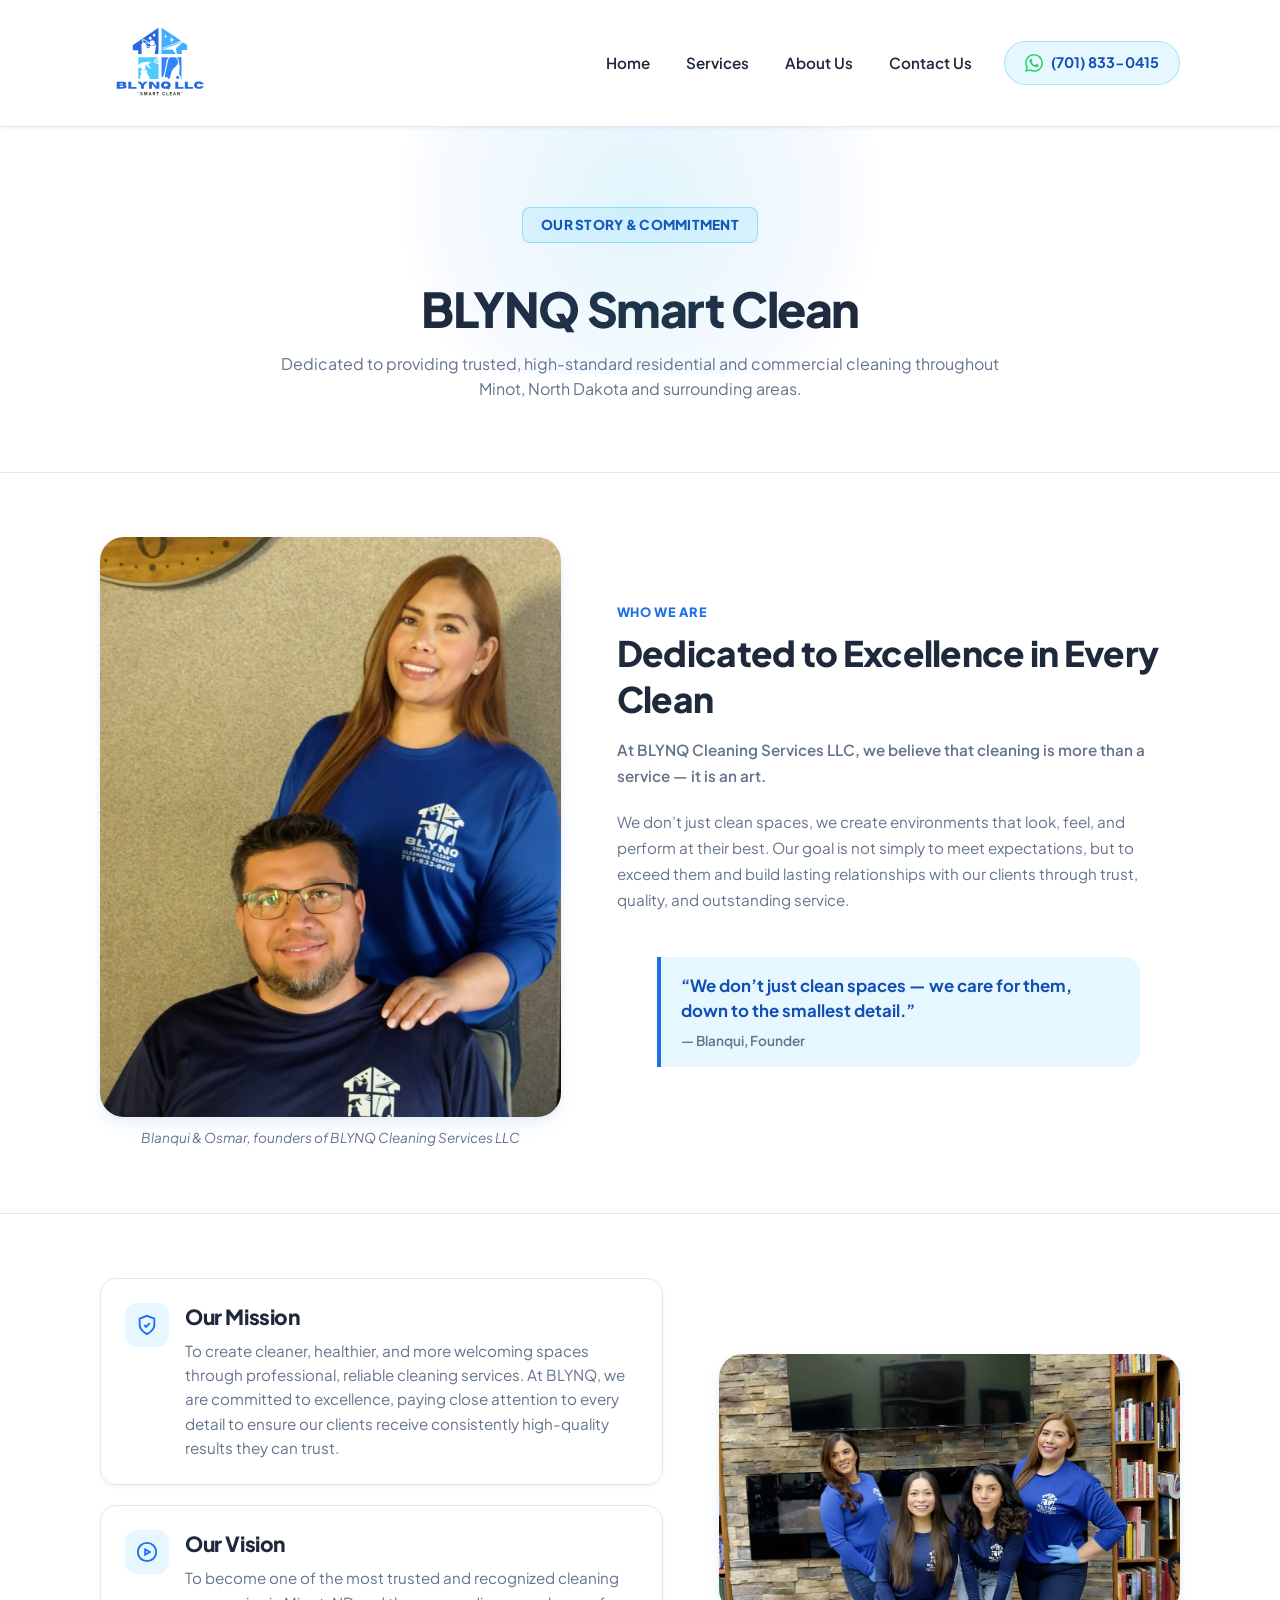
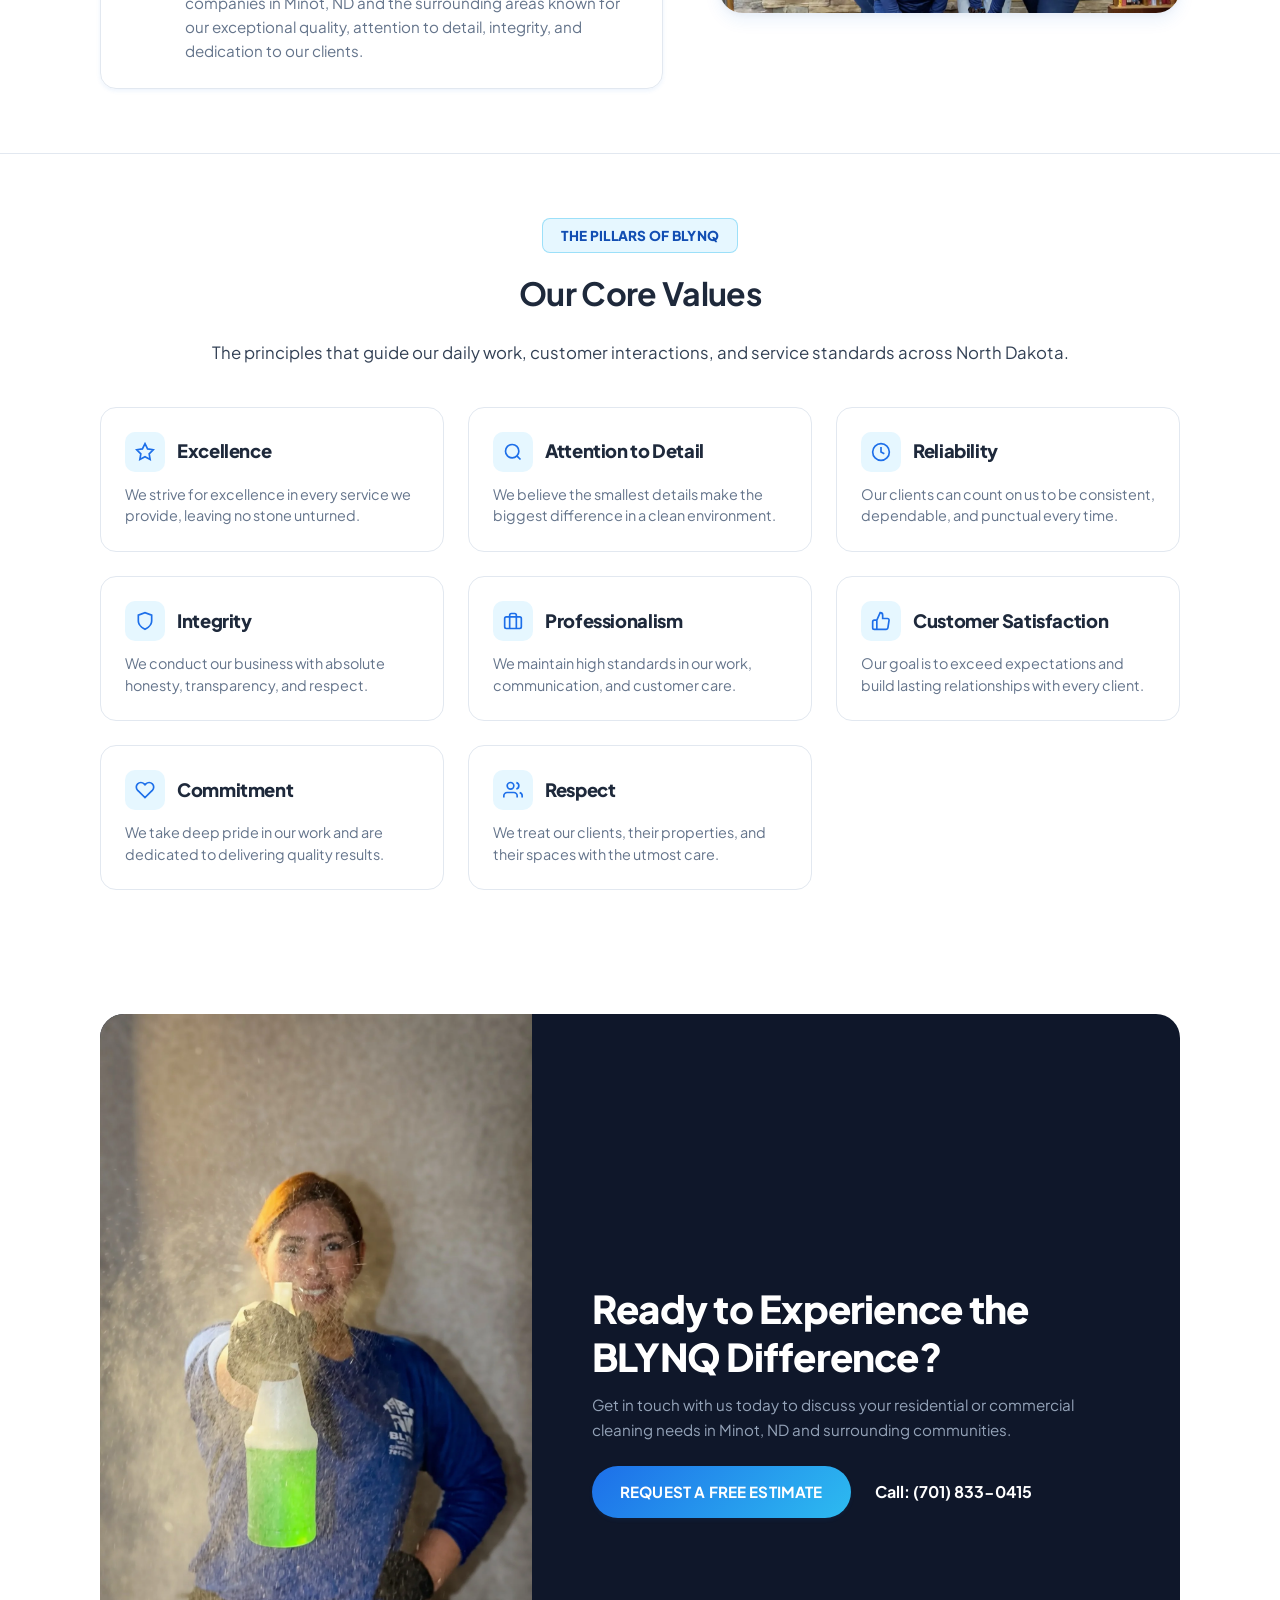
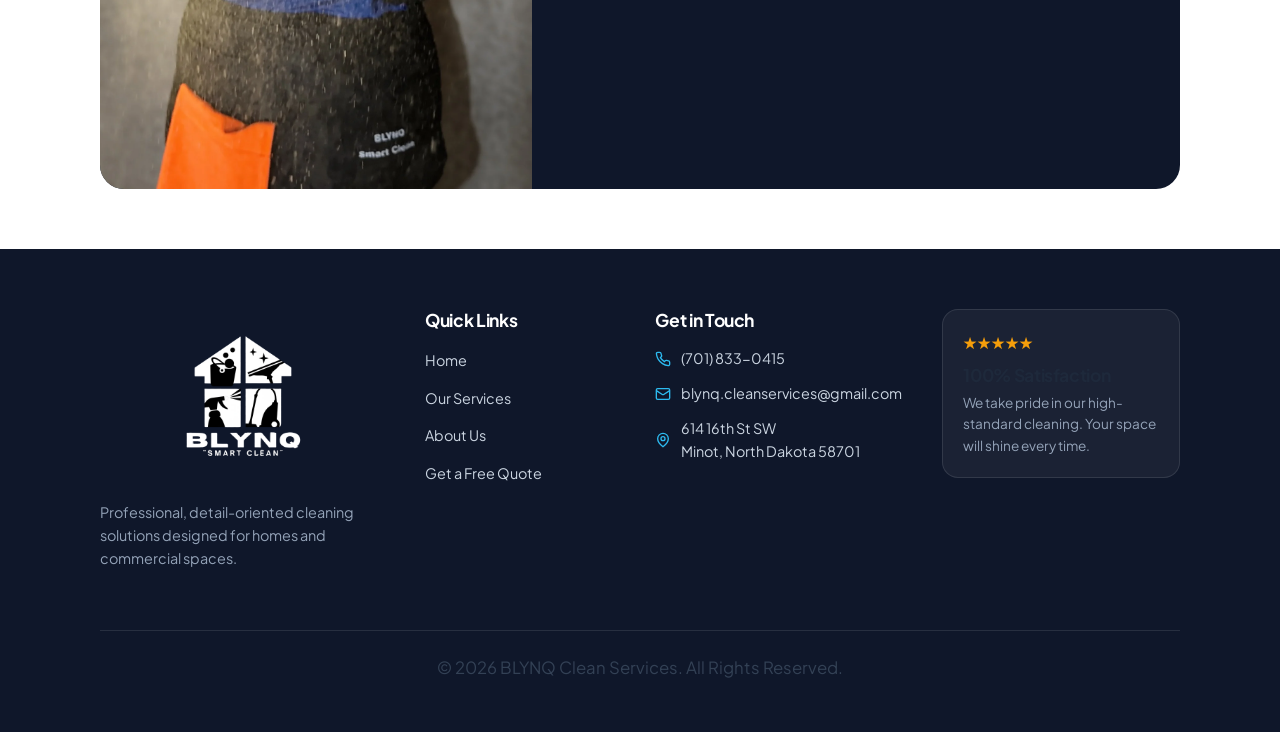
==== about-us.html @ be51bcaf "varias modificaciones parte uno" ====
<!DOCTYPE html>
<html lang="en">
<head>
    <meta charset="UTF-8">
    <meta name="viewport" content="width=device-width, initial-scale=1.0">
    <title>About Us | BLYNQ "SMART CLEAN" - Minot, ND</title>
    <meta name="description" content="Learn about BLYNQ Smart Clean, our founders, mission, vision, and core values. Dedicated to high-standard residential and commercial cleaning in Minot, ND.">
    <link rel="icon" type="image/svg+xml" href="BLYNQ%20LLC%20SVG.svg">
    <link rel="apple-touch-icon" href="Blynq-logo.jpg">

    <!-- Open Graph -->
    <meta property="og:type" content="website">
    <meta property="og:site_name" content="BLYNQ Smart Clean">
    <meta property="og:title" content="About Us - BLYNQ &quot;SMART CLEAN&quot;">
    <meta property="og:description" content="Discover the story behind BLYNQ Clean Services LLC in Minot, North Dakota. Meet our team and core values.">
    <meta property="og:image" content="../about Us/Owners-1.webp">
    <meta name="twitter:card" content="summary_large_image">

    <!-- Fonts -->
    <link rel="preconnect" href="https://fonts.googleapis.com">
    <link rel="preconnect" href="https://fonts.gstatic.com" crossorigin>
    <link href="https://fonts.googleapis.com/css2?family=Outfit:wght@600;700;800;900&family=Plus+Jakarta+Sans:wght@400;500;600;700&display=swap" rel="stylesheet">
    
    <link rel="stylesheet" href="about Us/style-about-us.css">
</head>

<body>

  <!-- HEADER / NAVEGACIÓN GLOBAL -->
  <header>
    <div class="boxer">   
      <div class="logo">
        <a href="index.html">
          <img src="BLYNQ LLC SVG.svg" width="120" height="120" alt="BLYNQ Smart Clean Logo"> 
        </a>
      </div>

      <!-- Botón Hamburguesa Móvil -->
      <button class="menu-toggle" aria-label="Open menu" aria-controls="nav-menu" aria-expanded="false">
        <span></span>
        <span></span>
        <span></span>
      </button>

      <!-- Contenedor de Navegación -->
      <nav class="nav-menu" id="nav-menu">
        <ul>
          <li><a href="index.html">Home</a></li>
          <li><a href="services.html">Services</a></li>
          <li><a href="#about" class="active">About Us</a></li>
          <li><a href="contacto.html#contact">Contact Us</a></li>
        </ul>

        <div class="header-contact">
          <a href="https://wa.me/17018330415?text=Hi%20BLYNQ%2C%20I%27d%20like%20a%20cleaning%20quote." target="_blank" rel="noopener" aria-label="Chat with us on WhatsApp at (701) 833-0415"><svg aria-hidden="true" focusable="false" viewBox="0 0 24 24" fill="currentColor"><path d="M17.472 14.382c-.297-.149-1.758-.867-2.03-.967-.273-.099-.471-.148-.67.15-.197.297-.767.966-.94 1.164-.173.199-.347.223-.644.075-.297-.15-1.255-.463-2.39-1.475-.883-.788-1.48-1.761-1.653-2.059-.173-.297-.018-.458.13-.606.134-.133.298-.347.446-.52.149-.174.198-.298.298-.497.099-.198.05-.371-.025-.52-.075-.149-.669-1.612-.916-2.207-.242-.579-.487-.5-.669-.51-.173-.008-.371-.01-.57-.01-.198 0-.52.074-.792.372-.272.297-1.04 1.016-1.04 2.479 0 1.462 1.065 2.875 1.213 3.074.149.198 2.096 3.2 5.077 4.487.709.306 1.262.489 1.694.625.712.227 1.36.195 1.871.118.571-.085 1.758-.719 2.006-1.413.248-.694.248-1.289.173-1.413-.074-.124-.272-.198-.57-.347m-5.421 7.403h-.004a9.87 9.87 0 0 1-5.031-1.378l-.361-.214-3.741.982.998-3.648-.235-.374a9.86 9.86 0 0 1-1.51-5.26c.001-5.45 4.436-9.884 9.888-9.884 2.64 0 5.122 1.03 6.988 2.898a9.825 9.825 0 0 1 2.893 6.994c-.003 5.45-4.437 9.884-9.885 9.884m8.413-18.297A11.815 11.815 0 0 0 12.05 0C5.495 0 .16 5.335.157 11.892c0 2.096.547 4.142 1.588 5.945L.057 24l6.305-1.654a11.882 11.882 0 0 0 5.683 1.448h.005c6.554 0 11.89-5.335 11.893-11.893a11.821 11.821 0 0 0-3.48-8.413Z"/></svg><span>(701) 833-0415</span></a>
        </div>
      </nav>
    </div>  
  </header>

  <main>

    <!-- ABOUT HERO CLEAN -->
    <section class="about-hero-clean">
      <div class="boxer">
        <div class="hero-clean-content text-center">
          <span class="promo-badge">Our Story &amp; Commitment</span>
          <h1>BLYNQ Smart Clean</h1>
          <p class="hero-subtitle">
               Dedicated to providing trusted, high-standard residential and commercial cleaning throughout Minot, North Dakota and surrounding areas.
          </p>
        </div>
      </div>
    </section>

    <!-- SECTION 1: WHO WE ARE (ZIG-ZAG STYLE WITH OWNERS IMAGE) -->
    <section id="about" class="about-who-section py-section">
      <div class="boxer">
        <div class="who-grid">
          
          <!-- Imagen de la Propietaria/Fundadores -->
          <figure class="who-figure">
            <div class="who-media">
              <img src="about Us/Owners-1.webp" width="700" height="1244" loading="lazy" decoding="async" alt="Founders of BLYNQ Cleaning Services LLC">
            </div>
            <figcaption class="who-caption">Blanqui &amp; Osmar, founders of BLYNQ Cleaning Services LLC</figcaption>
          </figure>

          <!-- Texto Who We Are -->
          <div class="who-content">
            <span class="section-tagline">Who We Are</span>
            <h2>Dedicated to Excellence in Every Clean</h2>
            <p class="lead-text">
              At BLYNQ Cleaning Services LLC, we believe that cleaning is more than a service — it is an art.
            </p>
            <p>
              We don’t just clean spaces, we create environments that look, feel, and perform at their best. Our goal is not simply to meet expectations, but to exceed them and build lasting relationships with our clients through trust, quality, and outstanding service.
            </p>

            <blockquote class="owner-quote">
              “We don’t just clean spaces — we care for them, down to the smallest detail.”
              <cite class="owner-quote-author">— Blanqui, Founder</cite>
            </blockquote>
          </div>

        </div>
      </div>
    </section>

    <!-- SECTION 2: MISSION & VISION (GRID + SECOND OWNERS PHOTO) -->
    <section class="mission-vision-section py-section">
      <div class="boxer">
        <div class="mission-grid">
          
          <!-- Columna Texto: Misión & Visión -->
          <div class="mission-cards-wrap">
            
            <!-- Misión -->
            <div class="mv-card">
              <div class="mv-icon">
                <svg viewBox="0 0 24 24" fill="none" stroke="currentColor" stroke-width="2"><path d="M12 22s8-4 8-10V5l-8-3-8 3v7c0 6 8 10 8 10z"/><path d="m9 12 2 2 4-4"/></svg>
              </div>
              <div class="mv-body">
                <h3>Our Mission</h3>
                <p>
                  To create cleaner, healthier, and more welcoming spaces through professional, reliable cleaning services. At BLYNQ, we are committed to excellence, paying close attention to every detail to ensure our clients receive consistently high-quality results they can trust.
                </p>
              </div>
            </div>

            <!-- Visión -->
            <div class="mv-card">
              <div class="mv-icon">
                <svg viewBox="0 0 24 24" fill="none" stroke="currentColor" stroke-width="2"><circle cx="12" cy="12" r="10"/><path d="m10 15 5-3-5-3v6z"/></svg>
              </div>
              <div class="mv-body">
                <h3>Our Vision</h3>
                <p>
                  To become one of the most trusted and recognized cleaning companies in Minot, ND and the surrounding areas known for our exceptional quality, attention to detail, integrity, and dedication to our clients.
                </p>
              </div>
            </div>

          </div>

          <!-- Imagen Secundaria de los Dueños -->
          <div class="mission-media">
            <img src="Galeria/web/Galeria-7.webp" width="1200" height="675" loading="lazy" decoding="async" alt="BLYNQ cleaning team posing together in a finished room">
          </div>

        </div>
      </div>
    </section>

    <!-- SECTION 3: CORE VALUES GRID -->
    <section class="core-values-section py-section">
      <div class="boxer">
        <div class="section-header text-center">
          <span class="promo-badge">The Pillars of BLYNQ</span>
          <h2>Our Core Values</h2>
          <p class="section-subtitle">
            The principles that guide our daily work, customer interactions, and service standards across North Dakota.
          </p>
        </div>

        <div class="values-grid">

          <!-- Value 1 -->
          <div class="value-card">
            <div class="value-icon">
              <svg viewBox="0 0 24 24" fill="none" stroke="currentColor" stroke-width="2"><polygon points="12 2 15.09 8.26 22 9.27 17 14.14 18.18 21.02 12 17.77 5.82 21.02 7 14.14 2 9.27 8.91 8.26 12 2"/></svg>
            </div>
            <h3>Excellence</h3>
            <p>We strive for excellence in every service we provide, leaving no stone unturned.</p>
          </div>

          <!-- Value 2 -->
          <div class="value-card">
            <div class="value-icon">
              <svg viewBox="0 0 24 24" fill="none" stroke="currentColor" stroke-width="2"><circle cx="11" cy="11" r="8"/><line x1="21" y1="21" x2="16.65" y2="16.65"/></svg>
            </div>
            <h3>Attention to Detail</h3>
            <p>We believe the smallest details make the biggest difference in a clean environment.</p>
          </div>

          <!-- Value 3 -->
          <div class="value-card">
            <div class="value-icon">
              <svg viewBox="0 0 24 24" fill="none" stroke="currentColor" stroke-width="2"><circle cx="12" cy="12" r="10"/><polyline points="12 6 12 12 16 14"/></svg>
            </div>
            <h3>Reliability</h3>
            <p>Our clients can count on us to be consistent, dependable, and punctual every time.</p>
          </div>

          <!-- Value 4 -->
          <div class="value-card">
            <div class="value-icon">
              <svg viewBox="0 0 24 24" fill="none" stroke="currentColor" stroke-width="2"><path d="M12 22s8-4 8-10V5l-8-3-8 3v7c0 6 8 10 8 10z"/></svg>
            </div>
            <h3>Integrity</h3>
            <p>We conduct our business with absolute honesty, transparency, and respect.</p>
          </div>

          <!-- Value 5 -->
          <div class="value-card">
            <div class="value-icon">
              <svg viewBox="0 0 24 24" fill="none" stroke="currentColor" stroke-width="2"><rect x="2" y="7" width="20" height="14" rx="2" ry="2"/><path d="M16 21V5a2 2 0 0 0-2-2h-4a2 2 0 0 0-2 2v16"/></svg>
            </div>
            <h3>Professionalism</h3>
            <p>We maintain high standards in our work, communication, and customer care.</p>
          </div>

          <!-- Value 6 -->
          <div class="value-card">
            <div class="value-icon">
              <svg viewBox="0 0 24 24" fill="none" stroke="currentColor" stroke-width="2"><path d="M14 9V5a3 3 0 0 0-3-3l-4 9v11h11.28a2 2 0 0 0 2-1.7l1.38-9a2 2 0 0 0-2-2.3zM7 22H4a2 2 0 0 1-2-2v-7a2 2 0 0 1 2-2h3"/></svg>
            </div>
            <h3>Customer Satisfaction</h3>
            <p>Our goal is to exceed expectations and build lasting relationships with every client.</p>
          </div>

          <!-- Value 7 -->
          <div class="value-card">
            <div class="value-icon">
              <svg viewBox="0 0 24 24" fill="none" stroke="currentColor" stroke-width="2"><path d="M20.84 4.61a5.5 5.5 0 0 0-7.78 0L12 5.67l-1.06-1.06a5.5 5.5 0 0 0-7.78 7.78l1.06 1.06L12 21.23l7.78-7.78 1.06-1.06a5.5 5.5 0 0 0 0-7.78z"/></svg>
            </div>
            <h3>Commitment</h3>
            <p>We take deep pride in our work and are dedicated to delivering quality results.</p>
          </div>

          <!-- Value 8 -->
          <div class="value-card">
            <div class="value-icon">
              <svg viewBox="0 0 24 24" fill="none" stroke="currentColor" stroke-width="2"><path d="M17 21v-2a4 4 0 0 0-4-4H5a4 4 0 0 0-4 4v2"/><circle cx="9" cy="7" r="4"/><path d="M23 21v-2a4 4 0 0 0-3-3.87"/><path d="M16 3.13a4 4 0 0 1 0 7.75"/></svg>
            </div>
            <h3>Respect</h3>
            <p>We treat our clients, their properties, and their spaces with the utmost care.</p>
          </div>

        </div>
      </div>
    </section>

    <!-- SECTION 4: ACTION BANNER WITH SPLASH IMAGE -->
    <section class="about-cta-section">
      <div class="boxer">
        <div class="cta-banner-wrap">
          <div class="cta-image-col">
            <img src="about Us/splash.webp" width="600" height="1066" loading="lazy" decoding="async" alt="BLYNQ cleaner spraying sanitizing solution">
          </div>
          <div class="cta-text-col">
            <h2>Ready to Experience the BLYNQ Difference?</h2>
            <p>Get in touch with us today to discuss your residential or commercial cleaning needs in Minot, ND and surrounding communities.</p>
            <div class="cta-buttons">
              <a href="contacto.html#contact" class="btn btn-primary">Request a Free Estimate</a>
              <a href="tel:7018330415" class="phone-link">Call: (701) 833-0415</a>
            </div>
          </div>
        </div>
      </div>
    </section>

  </main>

  <!-- FOOTER GLOBAL -->
  <footer id="main-footer">
    <div class="boxer">
      <div class="footer-grid">
        <div class="footer-col footer-brand-col">
          <p class="footer-logo"><img src="logo-white.webp" width="180" height="180" alt="BLYNQ Smart Clean Logo"></p>
          <p class="footer-tagline">Professional, detail-oriented cleaning solutions designed for homes and commercial spaces.</p>
        </div>

        <div class="footer-col">
          <h2 class="footer-heading">Quick Links</h2>
          <ul class="footer-links">
            <li><a href="index.html">Home</a></li>
            <li><a href="services.html">Our Services</a></li>
            <li><a href="#about">About Us</a></li>
            <li><a href="contacto.html#contact">Get a Free Quote</a></li>
          </ul>
        </div>

        <div class="footer-col">
          <h2 class="footer-heading">Get in Touch</h2>
          <ul class="footer-contact">
            <li>
              <svg viewBox="0 0 24 24" fill="none" stroke="currentColor" stroke-width="2"><path d="M22 16.92v3a2 2 0 0 1-2.18 2 19.79 19.79 0 0 1-8.63-3.07 19.5 19.5 0 0 1-6-6 19.79 19.79 0 0 1-3.07-8.67A2 2 0 0 1 4.11 2h3a2 2 0 0 1 2 1.72 12.84 12.84 0 0 0 .7 2.81 2 2 0 0 1-.45 2.11L8.09 9.91a16 16 0 0 0 6 6l1.27-1.27a2 2 0 0 1 2.11-.45 12.84 12.84 0 0 0 2.81.7A2 2 0 0 1 22 16.92z"/></svg>
              <a href="tel:7018330415">(701) 833-0415</a>
            </li>
            <li>
              <svg viewBox="0 0 24 24" fill="none" stroke="currentColor" stroke-width="2"><rect width="20" height="16" x="2" y="4" rx="2"/><path d="m22 7-8.97 5.7a1.94 1.94 0 0 1-2.06 0L2 7"/></svg>
              <a href="mailto:blynq.cleanservices@gmail.com">blynq.cleanservices@gmail.com</a>
            </li>
            <li class="contact-location">
              <svg viewBox="0 0 24 24" fill="none" stroke="currentColor" stroke-width="2"><path d="M20 10c0 6-8 12-8 12s-8-6-8-12a8 8 0 0 1 16 0z"/><circle cx="12" cy="10" r="3"/></svg>
              <a href="https://www.google.com/maps/search/?api=1&amp;query=614+16th+St+SW%2C+Minot%2C+ND+58701" target="_blank" rel="noopener">614 16th St SW<br>Minot, North Dakota 58701</a>
            </li>
          </ul>
        </div>

        <div class="footer-col footer-badge-col">
          <div class="footer-trust-box">
            <div class="trust-icon rating-stars">★★★★★</div>
            <h2>100% Satisfaction</h2>
            <p>We take pride in our high-standard cleaning. Your space will shine every time.</p>
          </div>
        </div>
      </div>

      <div class="footer-bottom">
        <p>© 2026 BLYNQ Clean Services. All Rights Reserved.</p>
      </div>
    </div>
  </footer>

  <script src="Home/funciones-home.js"></script> 
</body>
</html>
---- about Us/style-about-us.css ----
/* ==========================================================================
   1. VARIABLES & CONFIGURACIÓN ROOT (SISTEMA DE DISEÑO BLYNQ - PREMIUM UI)
   ========================================================================== */
:root {
  /* -----------------------------------------
     A. COLORES DE MARCA
  ----------------------------------------- */
  --color-primary: #1d6fe9;       /* Azul rey: BLYNQ texto y cuadrantes fuertes */
  --color-primary-dark: #124eb3;  /* Hover y estados activos */
  --color-primary-light: #4b8df2; /* Elementos secundarios de interacción */
  
  --color-secondary: #2dbbf0;     /* Cian vibrante: Cuadrantes claros y acentos */
  --color-secondary-dark: #1da3d6;/* Hover en elementos secundarios */
  --color-secondary-light: #e6f7ff;/* Fondos ultraclaros (alertas, tags, badges) */

  /* -----------------------------------------
     B. DEGRADADOS (Gradients Premium)
  ----------------------------------------- */
  --gradient-brand: linear-gradient(135deg, var(--color-primary) 0%, var(--color-secondary) 100%);
  --gradient-brand-hover: linear-gradient(135deg, var(--color-primary-dark) 0%, var(--color-secondary-dark) 100%);
  --gradient-glass: linear-gradient(180deg, rgba(255, 255, 255, 0.9) 0%, rgba(255, 255, 255, 0.6) 100%);
  --gradient-fade-light: linear-gradient(180deg, #ffffff 0%, #f8fafc 100%);

  /* -----------------------------------------
     C. FONDOS Y SUPERFICIES
  ----------------------------------------- */
  --color-surface-white: #ffffff;
  --color-surface-light: #f8fafc;
  --color-surface-soft: #f1f5f9;
  --color-surface-dark: #0f172a;
  --color-surface-glass: rgba(255, 255, 255, 0.75);

  /* -----------------------------------------
     D. TEXTOS (Jerarquía y Legibilidad)
  ----------------------------------------- */
  --color-text-display: #0f172a; /* Títulos H1 gigantes */
  --color-text-heading: #1e293b; /* Títulos H2, H3, H4 */
  --color-text-body: #334155;    /* Párrafos nítidos y legibles */
  --color-text-muted: #64748b;   /* Textos secundarios / placeholders */
  --color-text-white: #ffffff;   /* Texto sobre fondos oscuros o primarios */
  --color-text-dark: #0f172a;    /* Alias para consistencia */

  /* -----------------------------------------
     E. ESTADOS DEL SISTEMA (Feedback)
  ----------------------------------------- */
  --color-success: #10b981;
  --color-success-bg: #ecfdf5;
  --color-warning: #f59e0b;
  --color-warning-bg: #fffbeb;
  --color-danger: #ef4444;
  --color-danger-bg: #fef2f2;

  /* -----------------------------------------
     F. BORDES Y LÍNEAS
  ----------------------------------------- */
  --color-border: #e2e8f0;        /* Borde general estandarizado */
  --color-border-subtle: #e2e8f0; /* Divisores e inputs */
  --color-border-strong: #cbd5e1; /* Hover en inputs/tarjetas */
  
  /* -----------------------------------------
     G. SOMBRAS (Elevación Moderna Tintada)
  ----------------------------------------- */
  --shadow-xs: 0 1px 2px rgba(29, 111, 233, 0.05);
  --shadow-sm: 0 2px 4px rgba(29, 111, 233, 0.08);
  --shadow-md: 0 8px 16px rgba(29, 111, 233, 0.08), 0 2px 6px rgba(15, 23, 42, 0.04);
  --shadow-lg: 0 20px 24px -4px rgba(29, 111, 233, 0.12), 0 8px 10px -4px rgba(15, 23, 42, 0.04);
  --shadow-hover: 0 12px 24px rgba(29, 111, 233, 0.16);
  --shadow-glow: 0 0 20px rgba(45, 187, 240, 0.4);

  /* -----------------------------------------
     H. TIPOGRAFÍA CORPORATIVA
  ----------------------------------------- */
  --font-main: 'Plus Jakarta Sans', -apple-system, BlinkMacSystemFont, sans-serif;
  --font-heading: 'Plus Jakarta Sans', sans-serif;
  --font-display: 'Outfit', sans-serif;
  
  /* -----------------------------------------
     I. SISTEMA DE ESPACIADO
  ----------------------------------------- */
  --spacing-xs: 0.25rem;  --space-xs: 0.25rem; /* 4px */
  --spacing-sm: 0.5rem;   --space-sm: 0.5rem;  /* 8px */
  --spacing-md: 1rem;     --space-md: 1rem;    /* 16px */
  --spacing-lg: 1.5rem;   --space-lg: 1.5rem;  /* 24px */
  --spacing-xl: 2rem;     --space-xl: 2rem;    /* 32px */
  --spacing-2xl: 4rem;    --space-xl-2: 4rem;  /* 64px */
  --spacing-3xl: 6rem;                         /* 96px */

  /* -----------------------------------------
     J. RADIOS (Bordes Curvos)
  ----------------------------------------- */
  --radius-sm: 0.5rem; /* 8px */
  --radius-md: 1rem;  /* 16px */
  --radius-lg: 1.5rem;  /* 24px */
  --radius-full: 9999px; /* Pastillas / Avatares */

  /* -----------------------------------------
     K. TRANSICIONES
  ----------------------------------------- */
  --transition-fast: 150ms cubic-bezier(0.4, 0, 0.2, 1);
  --transition-normal: 300ms cubic-bezier(0.4, 0, 0.2, 1);
  --transition-slow: 500ms cubic-bezier(0.4, 0, 0.2, 1);

  /* -----------------------------------------
     L. Z-INDEX
  ----------------------------------------- */
  --z-below: -1;
  --z-normal: 1;
  --z-sticky: 100;
  --z-overlay: 900;
  --z-modal: 1000;
  --z-toast: 1100;
}

/* ==========================================================================
   2. REINICIO Y ESTILOS BASE
   ========================================================================== */
html, body {
  overflow-x: hidden;
  max-width: 100%;
}

*, *::before, *::after {
  box-sizing: border-box;
}

body {
  font-family: var(--font-main);
  color: var(--color-text-body);
  line-height: 1.6;
  margin: 0;
  padding: 0;
  background-color: var(--color-surface-white);
  -webkit-font-smoothing: antialiased;
  -moz-osx-font-smoothing: grayscale;
}

.boxer {
  width: 90%; 
  max-width: 1080px; 
  margin: 0 auto;
}

/* Headings */
h1, .h1-display {
  font-family: var(--font-display);
  font-weight: 800;
  font-size: 2.75rem;
  line-height: 1.15;
  color: var(--color-text-display);
  letter-spacing: -0.03em;
  margin-top: 0;
  margin-bottom: 1rem;
}

h2, h3, h4 {
  font-family: var(--font-heading);
  font-weight: 700;
  color: var(--color-text-heading);
  margin-top: 0;
  letter-spacing: -0.02em;
}

h2 { font-size: 2rem; line-height: 1.25; }
h3 { font-size: 1.35rem; line-height: 1.35; }
h4 { font-size: 1.1rem; line-height: 1.4; }

p, span, label, input {
  font-family: var(--font-main);
}

p {
  font-size: 1.05rem;
  font-weight: 400;
  color: var(--color-text-body);
  margin-top: 0;
  margin-bottom: 1.25rem;
}

/* ==========================================================================
   3. SISTEMA DE GRID UNIFICADO
   ========================================================================== */

/* --------------------------------------------------------------------------
   A. MOBILE FIRST (0px - 766px) (4 Columnas Base)
   -------------------------------------------------------------------------- */
.grid, .md-grid, .lg-grid {
  display: grid;
  gap: 1rem .5rem;
  grid-auto-flow: row;
  grid-template-columns: repeat(4, 1fr);
}

[class*="col"] {
  position: relative;
}

.col, .col-4 { grid-column: span 4 / span 4; }
.col-1 { grid-column: span 1 / span 1; }
.col-2 { grid-column: span 2 / span 2; }
.col-3 { grid-column: span 3 / span 3; }

.col-st-1 { grid-column-start: 1; }
.col-st-2 { grid-column-start: 2; }
.col-st-3 { grid-column-start: 3; }
.col-st-4 { grid-column-start: 4; }

.col-ed-2 { grid-column-end: 2; }
.col-ed-3 { grid-column-end: 3; }
.col-ed-4 { grid-column-end: 4; }
.col-ed-5 { grid-column-end: 5; }

.row-1 { grid-row: span 1 / span 1; }
.row-2 { grid-row: span 2 / span 2; }
.row-3 { grid-row: span 3 / span 3; }
.row-4 { grid-row: span 4 / span 4; }

/* --------------------------------------------------------------------------
   B. TABLET (767px - 1019px) (12 Columnas)
   -------------------------------------------------------------------------- */
@media only screen and (min-width: 767px) {
  .grid, .md-grid { 
    display: grid; 
    grid-template-columns: repeat(12, 1fr); 
    gap: 1rem .5rem; 
    grid-auto-flow: row; 
  }
  
  .col, .col-md-12 { grid-column: span 12 / span 12; }
  .col-md-1 { grid-column: span 1 / span 1; }
  .col-md-2 { grid-column: span 2 / span 2; }
  .col-md-3 { grid-column: span 3 / span 3; }
  .col-md-4 { grid-column: span 4 / span 4; }
  .col-md-5 { grid-column: span 5 / span 5; }
  .col-md-6 { grid-column: span 6 / span 6; }
  .col-md-7 { grid-column: span 7 / span 7; }
  .col-md-8 { grid-column: span 8 / span 8; }
  .col-md-9 { grid-column: span 9 / span 9; }
  .col-md-10 { grid-column: span 10 / span 10; }
  .col-md-11 { grid-column: span 11 / span 11; }
}

/* --------------------------------------------------------------------------
   C. DESKTOP (1020px+) (12 Columnas)
   -------------------------------------------------------------------------- */
@media only screen and (min-width: 1020px) {
  .grid, .lg-grid { 
    display: grid; 
    grid-template-columns: repeat(12, 1fr); 
    gap: 1.5rem 1rem; 
    grid-auto-flow: row; 
  }
  
  .grid--columns-15 { grid-template-columns: repeat(15, 1fr) !important; }
  .grid--columns-15 .col-15 { grid-column: span 15 / span 15; }
  
  .col, .col-lg-12 { grid-column: span 12 / span 12; }
  .col-lg-1 { grid-column: span 1 / span 1; }
  .col-lg-2 { grid-column: span 2 / span 2; }
  .col-lg-3 { grid-column: span 3 / span 3; }
  .col-lg-4 { grid-column: span 4 / span 4; }
  .col-lg-5 { grid-column: span 5 / span 5; }
  .col-lg-6 { grid-column: span 6 / span 6; }
  .col-lg-7 { grid-column: span 7 / span 7; }
  .col-lg-8 { grid-column: span 8 / span 8; }
  .col-lg-9 { grid-column: span 9 / span 9; }
  .col-lg-10 { grid-column: span 10 / span 10; }
  .col-lg-11 { grid-column: span 11 / span 11; }
  .col-lg-13 { grid-column: span 13 / span 13; }
}

/* --------------------------------------------------------------------------
   D. GRID FLUIDO (Módulos / Tarjetas / Catálogos)
   -------------------------------------------------------------------------- */
.grid-fluid-XL {
  display: grid;
  gap: 1.5rem;
  grid-template-columns: repeat(auto-fit, minmax(480px, 1fr));
}


.grid-fluid {
  display: grid;
  gap: 1.5rem;
  grid-template-columns: repeat(auto-fit, minmax(280px, 1fr));
}

.grid-fluid-sm {
  display: grid;
  gap: 1rem;
  grid-template-columns: repeat(auto-fit, minmax(150px, 1fr));
}

/* ==========================================================================
   4. CLASES UTILITARIAS INDISPENSABLES
   ========================================================================== */
/* Fondos */
.d-flex { 
  display: flex; 
}

.d-flex-col {
    display: flex;
    flex-direction: column;
}

.flex-uno {
  flex: 1;
}

.flex-cero {
  flex: 0;
  flex-grow: 0;
}

.bg-white { background-color: var(--color-surface-white); }
.bg-light { background-color: var(--color-surface-light); }
.bg-soft  { background-color: var(--color-surface-soft); }
.bg-dark  { background-color: var(--color-surface-dark); color: var(--color-text-white); }

.bg-gradient-brand { background: var(--gradient-brand); color: var(--color-text-white); }
.bg-gradient-fade  { background: var(--gradient-fade-light); }

/* Espaciados / Paddings */
.py-sm { padding-top: var(--space-sm); padding-bottom: var(--space-sm); }
.py-md { padding-top: var(--space-md); padding-bottom: var(--space-md); }
.py-lg { padding-top: var(--space-lg); padding-bottom: var(--space-lg); }
.py-section { padding-top: var(--spacing-2xl); padding-bottom: var(--spacing-2xl); }

/* Flexbox & Layout */
.flex { display: flex; }
.flex-col { display: flex; flex-direction: column; }
.items-center, .align-items-center { align-items: center; }
.justify-between { justify-content: space-between; }
.justify-center { justify-content: center; }

.gap-sm { gap: var(--space-xs); }
.gap-md { gap: var(--space-sm); }
.gap-lg { gap: var(--space-md); }

/* Texto Utilitario */
.text-center { text-align: center; }
.text-left   { text-align: left; }
.text-right  { text-align: right; }
.text-primary { color: var(--color-primary); }
.text-white   { color: var(--color-text-white); }
.text-muted   { color: var(--color-text-muted); }
.font-bold    { font-weight: 700; }

/* Dimensiones */
.w-full { width: 100%; }
.img-fluid { max-width: 100%; height: auto; display: block; }

/* ==========================================================================
   5. COMPONENTES DE INTERFAZ
   ========================================================================== */

/* Botones principales */
.btn, .btn-primary {
  display: inline-flex;
  align-items: center;
  justify-content: center;
  background: var(--gradient-brand);
  color: #ffffff !important;
  padding: 12px 28px;
  font-family: var(--font-main);
  font-size: 0.95rem;
  font-weight: 700;
  text-decoration: none;
  border-radius: var(--radius-full);
  border: none;
  box-shadow: var(--shadow-sm);
  transition: all var(--transition-fast);
  cursor: pointer;
  letter-spacing: 0.01em;
  text-transform: uppercase;
}

.btn:hover, .btn-primary:hover {
  background: var(--gradient-brand-hover);
  box-shadow: var(--shadow-hover);
  transform: translateY(-2px);
}

/* Botón Secundario / Outline */
.btn-alt {
  display: inline-flex;
  align-items: center;
  justify-content: center;
  background-color: transparent;
  color: var(--color-primary);
  padding: 12px 28px;
  font-family: var(--font-main);
  font-size: 0.95rem;
  font-weight: 700;
  text-decoration: none;
  border-radius: var(--radius-full);
  border: 2px solid var(--color-primary);
  transition: all var(--transition-fast);
  cursor: pointer;
  text-transform: uppercase;
}

.btn-alt:hover {
  background-color: var(--color-secondary-light);
  border-color: var(--color-secondary);
  transform: translateY(-2px);
}

/* Badge Promocional Armonizado */
.promo-badge {
  display: inline-block;
  background-color: var(--color-secondary-light);
  color: var(--color-primary-dark);
  border: 1px solid rgba(45, 187, 240, 0.4);
  font-family: var(--font-main);
  font-weight: 800;
  font-size: 0.85rem;
  padding: 6px 18px;
  border-radius: var(--radius-sm);
  text-transform: uppercase;
  letter-spacing: 0.02em;
  margin-bottom: 1.25rem;
}

/* Tarjetas */
.card {
  background: var(--color-surface-white);
  border: 1px solid var(--color-border);
  border-radius: var(--radius-md);
  padding: var(--space-md);
  box-shadow: var(--shadow-sm);
  transition: all var(--transition-normal);
}

.card:hover {
  border-color: var(--color-secondary);
  box-shadow: var(--shadow-hover);
  transform: translateY(-4px);
}

/* Formularios */
input[type="text"],
input[type="email"],
select,
textarea {
  width: 100%;
  padding: 12px 16px;
  border: 1px solid var(--color-border);
  border-radius: var(--radius-sm);
  font-family: var(--font-main);
  font-size: 1rem;
  color: var(--color-text-dark);
  outline: none;
  transition: border-color var(--transition-fast), box-shadow var(--transition-fast);
}

input:focus,
select:focus,
textarea:focus {
  border-color: var(--color-primary);
  box-shadow: 0 0 0 3px rgba(29, 111, 233, 0.15);
}

/* ==========================================================================
   HEADER / NAVEGACIÓN PREMIUM
   ========================================================================== */
header {
  position: sticky;
  top: 0;
  z-index: 1000;
  padding: 12px 0;
  background-color: rgba(255, 255, 255, 0.92);
  backdrop-filter: blur(12px);
  -webkit-backdrop-filter: blur(12px);
  border-bottom: 1px solid var(--color-border, #e2e8f0);
  box-shadow: var(--shadow-sm, 0 1px 3px rgba(0,0,0,0.05));
}

header .boxer {
  display: flex;
  justify-content: space-between;
  align-items: center;
  position: relative;
}

header .logo {
  display: flex;
  align-items: center;
}

header .logo img {
  display: block;
  height: auto;
  max-height: 102px;
  object-fit: contain;
}

/* Navegación Desktop */
header nav ul {
  display: flex;
  align-items: center;
  gap: 36px;
  list-style: none;
  margin: 0;
  padding: 0;
}

header nav ul li a {
  position: relative;
  font-family: var(--font-main, inherit);
  font-size: 0.95rem;
  font-weight: 600;
  color: var(--color-text-heading, #0f172a);
  text-decoration: none;
  padding: 6px 0;
  transition: color 0.2s ease;
}

header nav ul li a::after {
  content: '';
  position: absolute;
  bottom: 0;
  left: 0;
  width: 0%;
  height: 2px;
  background: var(--gradient-brand, #0070f3);
  border-radius: 99px;
  transition: width 0.3s cubic-bezier(0.4, 0, 0.2, 1);
}

header nav ul li a:hover::after {
  width: 100%;
}

/* Botón Contacto Header Desktop */
header .header-contact a {
  display: inline-flex;
  align-items: center;
  gap: 8px;
  background-color: var(--color-secondary-light, #e0f2fe);
  color: var(--color-primary-dark, #0369a1) !important;
  border: 1px solid rgba(45, 187, 240, 0.35);
  padding: 9px 20px;
  font-size: 0.9rem;
  font-weight: 700;
  text-decoration: none;
  border-radius: 99px;
  transition: all 0.2s ease;
}

/* Ícono de WhatsApp en el botón del header (verde oficial de la marca) */
header .header-contact a svg {
  width: 18px;
  height: 18px;
  flex-shrink: 0;
  color: #25D366;
}

/* Botón Hamburguesa */
.menu-toggle {
  display: none;
  flex-direction: column;
  justify-content: space-between;
  width: 28px;
  height: 20px;
  background: transparent;
  border: none;
  cursor: pointer;
  padding: 0;
  z-index: 1001;
}

.menu-toggle span {
  width: 100%;
  height: 3px;
  background-color: var(--color-text-heading, #0f172a);
  border-radius: 3px;
  transition: all 0.3s ease;
}

.menu-toggle.is-active span:nth-child(1) {
  transform: translateY(8.5px) rotate(45deg);
}
.menu-toggle.is-active span:nth-child(2) {
  opacity: 0;
}
.menu-toggle.is-active span:nth-child(3) {
  transform: translateY(-8.5px) rotate(-45deg);
}

@media (min-width: 1020px) {
  header nav.nav-menu {
    width: 100%;
    display: flex;
    gap: 2rem;
    justify-content: flex-end;
  }
}

/* ==========================================================================
   RESPONSIVE MOBILE (< 992px)
   ========================================================================== */
@media (max-width: 991px) {
  
  /* Asegurar espacio entre logo y hamburguesa dentro del .boxer */
  header .boxer {
    display: flex;
    justify-content: space-between;
    align-items: center;
  }

  .menu-toggle {
    display: flex;
  }

  /* Drawer Lateral Fijo */
  header nav.nav-menu {
    position: fixed;
    top: 0;
    right: -100%;
    width: 80%;
    max-width: 320px;
    height: 100vh;
    height: 100dvh; /* Para navegadores móviles modernos */
    background-color: #ffffff;
    padding: 90px 24px 40px;
    box-shadow: -5px 0 25px rgba(0, 0, 0, 0.15);
    z-index: 999;
    
    /* Ocultar visibilidad para eliminar el scroll lateral cuando esté cerrado */
    visibility: hidden;
    transition: right 0.35s cubic-bezier(0.16, 1, 0.3, 1), 
                visibility 0.35s linear;
  }

  /* Estado Abierto */
  header nav.nav-menu.is-open {
    right: 0;
    visibility: visible;
  }

  /* Estilos internos del menú */
  header nav.nav-menu ul {
    flex-direction: column;
    align-items: flex-start;
    gap: 16px;
    width: 100%;
    padding: 0;
    margin: 0;
  }

  header nav.nav-menu ul li {
    width: 100%;
  }

  header nav.nav-menu ul li a {
    display: block;
    font-size: 1.1rem;
    padding: 12px 0;
    border-bottom: 1px solid rgba(0, 0, 0, 0.06);
  }

  header nav.nav-menu ul li a::after {
    display: none;
  }

  /* Botón de contacto dentro del menú desplegable */
  header nav.nav-menu .header-contact {
    margin-top: 30px;
    width: 100%;
  }

  header nav.nav-menu .header-contact a {
    width: 100%;
    justify-content: center;
    padding: 12px 20px;
  }
}


/* ==========================================================================
   ABOUT HERO CLEAN
   ========================================================================== */
.about-hero-clean {
  position: relative;
  background-color: var(--color-bg-light);
  padding: 60px 0 40px 0;
  border-bottom: 1px solid var(--color-border);
  overflow: hidden;
}

.about-hero-clean::before {
  content: "";
  position: absolute;
  top: -30%;
  left: 50%;
  transform: translateX(-50%);
  width: 600px;
  height: 350px;
  background: radial-gradient(circle, rgba(45, 187, 240, 0.14) 0%, rgba(29, 111, 233, 0.03) 60%, transparent 70%);
  pointer-events: none;
}

.hero-clean-content {
  max-width: 760px;
  margin: 0 auto;
}

.hero-clean-content h1 {
  font-family: var(--font-heading);
  font-size: 2.2rem;
  font-weight: 800;
  color: var(--color-text-heading);
  margin: 16px 0 12px 0;
  line-height: 1.25;
}

.hero-clean-content .hero-subtitle {
  font-size: 1rem;
  color: var(--color-text-muted);
  line-height: 1.6;
}

/* ==========================================================================
   SECTION 1: WHO WE ARE (MOBILE-FIRST)
   ========================================================================== */
.who-grid {
  display: flex;
  flex-direction: column;
  gap: 32px;
}

.who-media {
  position: relative;
  width: 100%;
  border-radius: var(--radius-lg);
  overflow: hidden;
  box-shadow: var(--shadow-md);
  max-height: 480px;
}

.who-media img {
  width: 100%;
  height: 480px; /* igual al max-height del contenedor para que object-position funcione */
  object-fit: cover;
  object-position: center 30%; /* baja el encuadre para que Osmar no quede al borde */
  display: block;
}

/* Nota de foto bajo la imagen de los fundadores */
.who-figure {
  margin: 0;
}

.who-caption {
  margin-top: 10px;
  font-size: 0.85rem;
  font-style: italic;
  color: var(--color-text-muted);
  text-align: center;
}

.who-content {
  display: flex;
  flex-direction: column;
  justify-content: center;
}

.section-tagline {
  font-size: 0.8rem;
  font-weight: 800;
  text-transform: uppercase;
  color: var(--color-primary);
  letter-spacing: 0.05em;
  margin-bottom: 8px;
}

.who-content h2 {
  font-family: var(--font-heading);
  font-size: 1.8rem;
  font-weight: 800;
  margin: 0 0 16px 0;
  line-height: 1.3;
}

.lead-text {
  font-size: 1.1rem;
  font-weight: 600;
  color: var(--color-text-heading);
  line-height: 1.6;
}

.who-content p {
  font-size: 0.95rem;
  color: var(--color-text-muted);
  line-height: 1.7;
}

.owner-quote {
  margin-top: 24px;
  padding: 16px 20px;
  background-color: var(--color-secondary-light);
  border-left: 4px solid var(--color-primary);
  border-radius: 0 var(--radius-md) var(--radius-md) 0;
  font-family: var(--font-heading);
  font-size: 1.05rem;
  font-weight: 700;
  color: var(--color-primary-dark);
  line-height: 1.5;
}

.owner-quote-author {
  display: block;
  margin-top: 8px;
  font-family: var(--font-main);
  font-size: 0.85rem;
  font-weight: 600;
  font-style: normal;
  color: var(--color-text-muted);
}

/* ==========================================================================
   SECTION 2: MISSION & VISION
   ========================================================================== */
.mission-vision-section {
  background-color: var(--color-bg-light);
  border-top: 1px solid var(--color-border);
  border-bottom: 1px solid var(--color-border);
}

.mission-grid {
  display: flex;
  flex-direction: column;
  gap: 32px;
}

.mission-cards-wrap {
  display: flex;
  flex-direction: column;
  gap: 20px;
}

.mv-card {
  background-color: var(--color-white);
  border-radius: var(--radius-md);
  padding: 24px;
  border: 1px solid var(--color-border);
  box-shadow: var(--shadow-sm);
  display: flex;
  gap: 16px;
}

.mv-icon {
  width: 44px;
  height: 44px;
  background-color: var(--color-secondary-light);
  color: var(--color-primary);
  border-radius: 12px;
  display: flex;
  align-items: center;
  justify-content: center;
  flex-shrink: 0;
}

.mv-icon svg {
  width: 22px;
  height: 22px;
}

.mv-body h3 {
  font-family: var(--font-heading);
  font-size: 1.3rem;
  font-weight: 800;
  margin: 0 0 8px 0;
}

.mv-body p {
  font-size: 0.95rem;
  color: var(--color-text-muted);
  line-height: 1.6;
  margin: 0;
}

.mission-media {
  width: 100%;
  border-radius: var(--radius-lg);
  overflow: hidden;
  box-shadow: var(--shadow-md);
  max-height: 480px;
}

.mission-media img {
  width: 100%;
  height: 100%;
  object-fit: cover;
  display: block;
}

/* ==========================================================================
   SECTION 3: CORE VALUES GRID
   ========================================================================== */
.values-grid {
  display: grid;
  grid-template-columns: repeat(auto-fit, minmax(260px, 1fr));
  gap: 24px;
  margin-top: 40px;
}

.value-card {
  background-color: var(--color-white);
  border: 1px solid var(--color-border);
  border-radius: var(--radius-md);
  padding: 24px;
  transition: transform var(--transition-normal), box-shadow var(--transition-normal);
}

.value-card:hover {
  transform: translateY(-4px);
  box-shadow: var(--shadow-md);
  border-color: var(--color-secondary);
}

.value-icon {
  width: 40px;
  height: 40px;
  background-color: var(--color-secondary-light);
  color: var(--color-primary);
  border-radius: 10px;
  display: flex;
  align-items: center;
  justify-content: center;
  margin-bottom: 16px;
}

.value-icon svg {
  width: 20px;
  height: 20px;
}

.value-card h3 {
  font-family: var(--font-heading);
  font-size: 1.15rem;
  font-weight: 800;
  margin: 0 0 8px 0;
}

.value-card p {
  font-size: 0.9rem;
  color: var(--color-text-muted);
  line-height: 1.5;
  margin: 0;
}

/* Desktop: título al lado del ícono */
@media (min-width: 992px) {
  .value-card {
    display: grid;
    grid-template-columns: auto 1fr;
    align-content: start;
    column-gap: 12px;
  }

  .value-icon {
    margin-bottom: 0;
  }

  .value-card h3 {
    margin: 0;
    align-self: center;
  }

  .value-card p {
    grid-column: 1 / -1;
    margin-top: 12px;
  }
}

/* ==========================================================================
   SECTION 4: ACTION BANNER WITH SPLASH
   ========================================================================== */
.about-cta-section {
  padding: 60px 0;
}

.cta-banner-wrap {
  background-color: #0f172a;
  border-radius: var(--radius-lg);
  overflow: hidden;
  color: #ffffff;
  display: flex;
  flex-direction: column;
}

.cta-image-col {
  width: 100%;
  max-height: 320px;
  overflow: hidden;
}

.cta-image-col img {
  width: 100%;
  height: 100%;
  object-fit: cover;
  object-position: top;
}

.cta-text-col {
  padding: 36px 24px;
  display: flex;
  flex-direction: column;
  justify-content: center;
}

.cta-text-col h2 {
  font-family: var(--font-heading);
  font-size: 1.8rem;
  font-weight: 800;
  margin: 0 0 12px 0;
  line-height: 1.25;
  color: #ffffff;
}

.cta-text-col p {
  font-size: 0.95rem;
  color: #94a3b8;
  line-height: 1.6;
  margin-bottom: 24px;
}

.cta-buttons {
  display: flex;
  flex-direction: column;
  gap: 16px;
}

.cta-buttons .btn-primary {
  display: inline-flex;
  align-items: center;
  justify-content: center;
  padding: 14px 28px;
  background-color: var(--color-primary);
  color: #ffffff;
  font-weight: 700;
  border-radius: 99px;
  text-decoration: none;
  transition: background-color var(--transition-fast);
}

.cta-buttons .btn-primary:hover {
  background-color: var(--color-primary-dark);
}

.cta-buttons .phone-link {
  color: #ffffff;
  text-decoration: none;
  font-weight: 700;
  text-align: center;
}

/* ==========================================================================
   FOOTER
   ========================================================================== */
#main-footer {
  background-color: #0f172a;
  color: #ffffff;
  padding: 60px 0 30px 0;
}

.footer-grid {
  display: grid;
  grid-template-columns: 1fr;
  gap: 40px;
}

.footer-logo {
  font-family: var(--font-heading);
  font-size: 1.4rem;
  font-weight: 900;
  margin: 0 0 12px 0;
}

.footer-logo span {
  color: var(--color-secondary);
}

.footer-logo img {
  display: block;
  width: 180px;
  height: 180px;
  margin: 0 auto;
}

.footer-tagline {
  font-size: 0.9rem;
  color: #94a3b8;
  line-height: 1.6;
}

.footer-heading {
  color: #ffffff;
  font-family: var(--font-heading);
  font-size: 1.1rem;
  font-weight: 700;
  margin: 0 0 16px 0;
}

.footer-links, .footer-contact {
  list-style: none;
  padding: 0;
  margin: 0;
  display: flex;
  flex-direction: column;
  gap: 12px;
}

.footer-links a, .footer-contact a {
  color: #cbd5e1;
  text-decoration: none;
  font-size: 0.9rem;
}

.footer-contact li {
  display: flex;
  align-items: center;
  gap: 10px;
  font-size: 0.9rem;
  color: #cbd5e1;
}

.footer-contact svg {
  width: 16px;
  height: 16px;
  color: var(--color-secondary);
}

.footer-trust-box {
  background: rgba(255, 255, 255, 0.05);
  border: 1px solid rgba(255, 255, 255, 0.1);
  border-radius: var(--radius-md);
  padding: 20px;
}

.footer-trust-box .rating-stars {
  color: #f59e0b;
  margin-bottom: 8px;
}

.footer-trust-box h2 {
  font-size: 1.1rem;
  margin: 0 0 6px 0;
}

.footer-trust-box p {
  font-size: 0.85rem;
  color: #94a3b8;
  margin: 0;
}

.footer-bottom {
  margin-top: 40px;
  padding-top: 24px;
  border-top: 1px solid rgba(255, 255, 255, 0.1);
  text-align: center;
  font-size: 0.85rem;
  color: #64748b;
}

/* ==========================================================================
   DESKTOP (Min-width: 992px)
   ========================================================================== */
@media (min-width: 992px) {
  .about-hero-clean {
    padding: 80px 0 50px 0;
  }

  .hero-clean-content h1 {
    font-size: 3rem;
  }

  .who-grid {
    display: grid;
    grid-template-columns: 0.9fr 1.1fr;
    gap: 56px;
    align-items: center;
  }

  .who-media {
    max-height: 580px;
  }

  .who-media img {
    height: 580px;
  }

  .who-content h2 {
    font-size: 2.2rem;
  }

  .mission-grid {
    display: grid;
    grid-template-columns: 1.1fr 0.9fr;
    gap: 56px;
    align-items: center;
  }

  .mission-media {
    max-height: 520px;
  }

  .cta-banner-wrap {
    display: grid;
    grid-template-columns: 0.8fr 1.2fr;
  }

  .cta-image-col {
    max-height: 100%;
  }

  .cta-text-col {
    padding: 60px;
  }

  .cta-text-col h2 {
    font-size: 2.4rem;
  }

  .cta-buttons {
    flex-direction: row;
    align-items: center;
    gap: 24px;
  }

  .footer-grid {
    grid-template-columns: 1.2fr 0.8fr 1fr 1fr;
  }
}
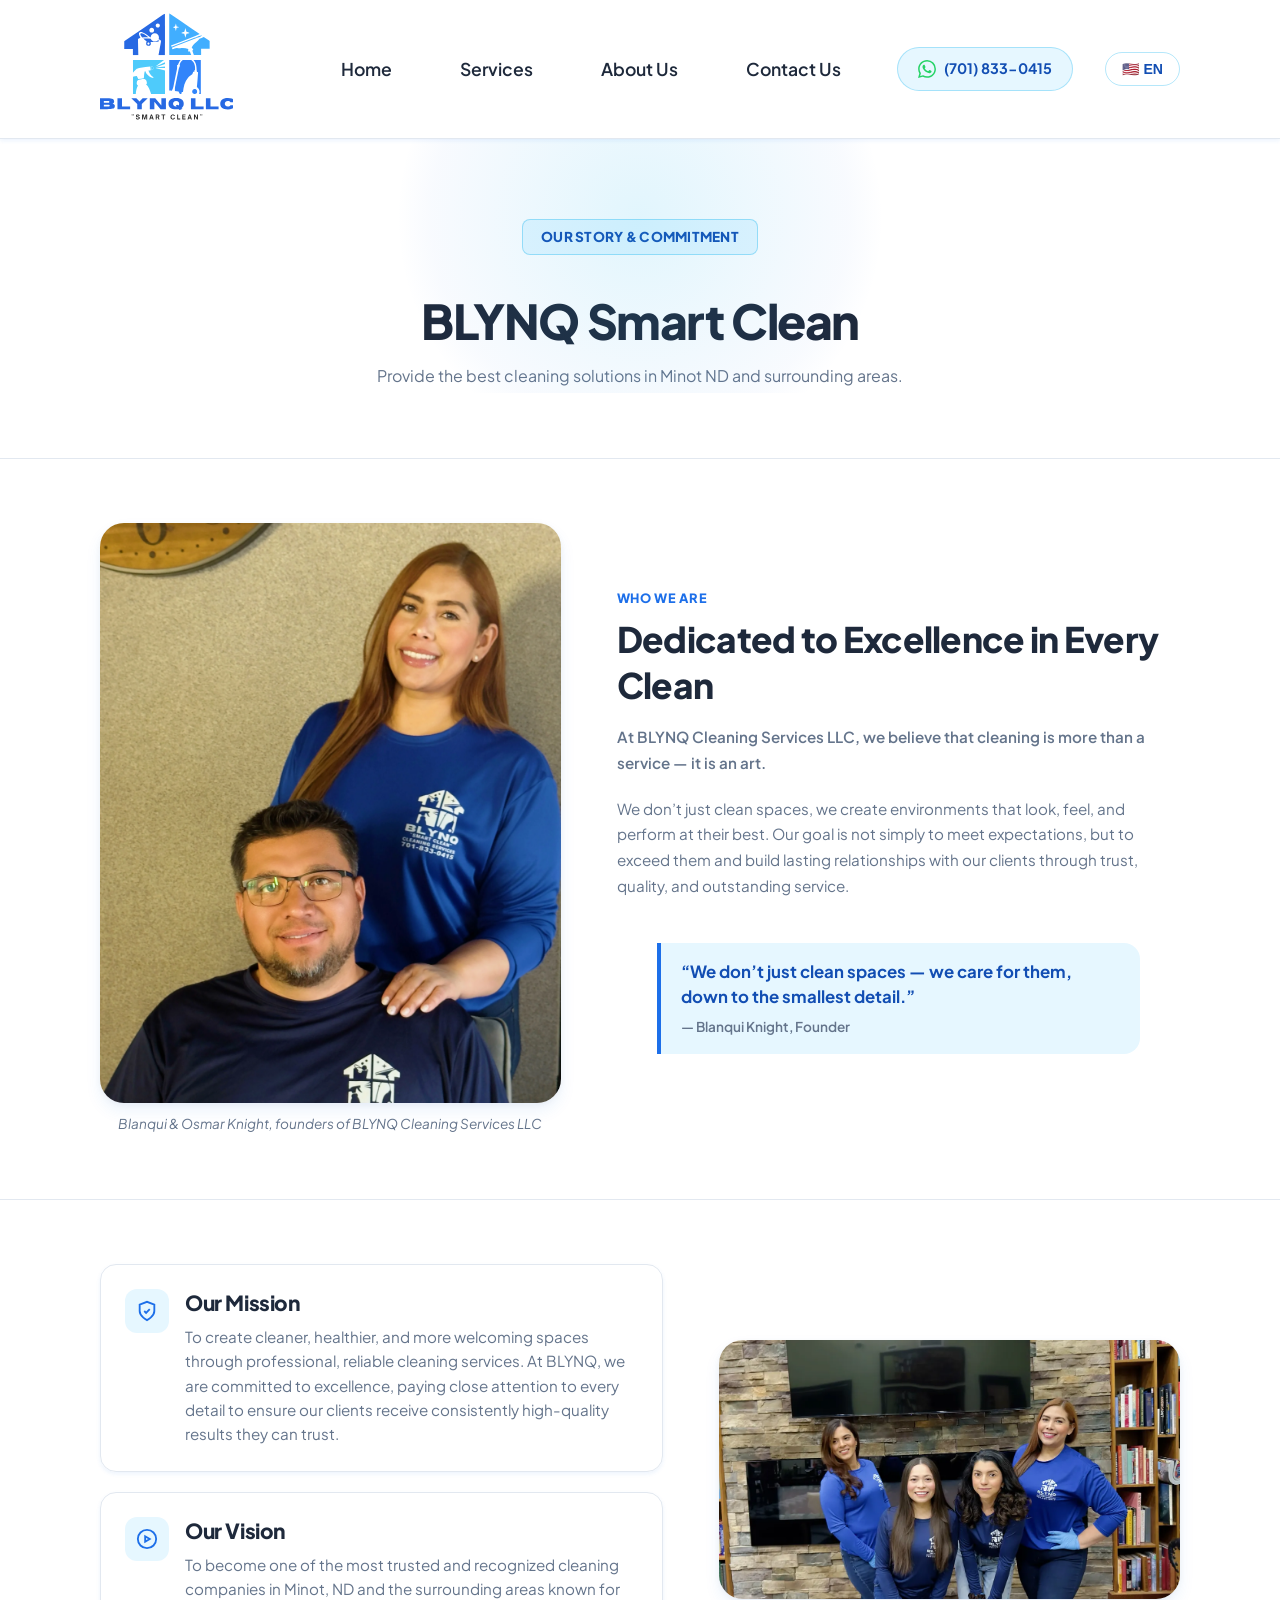
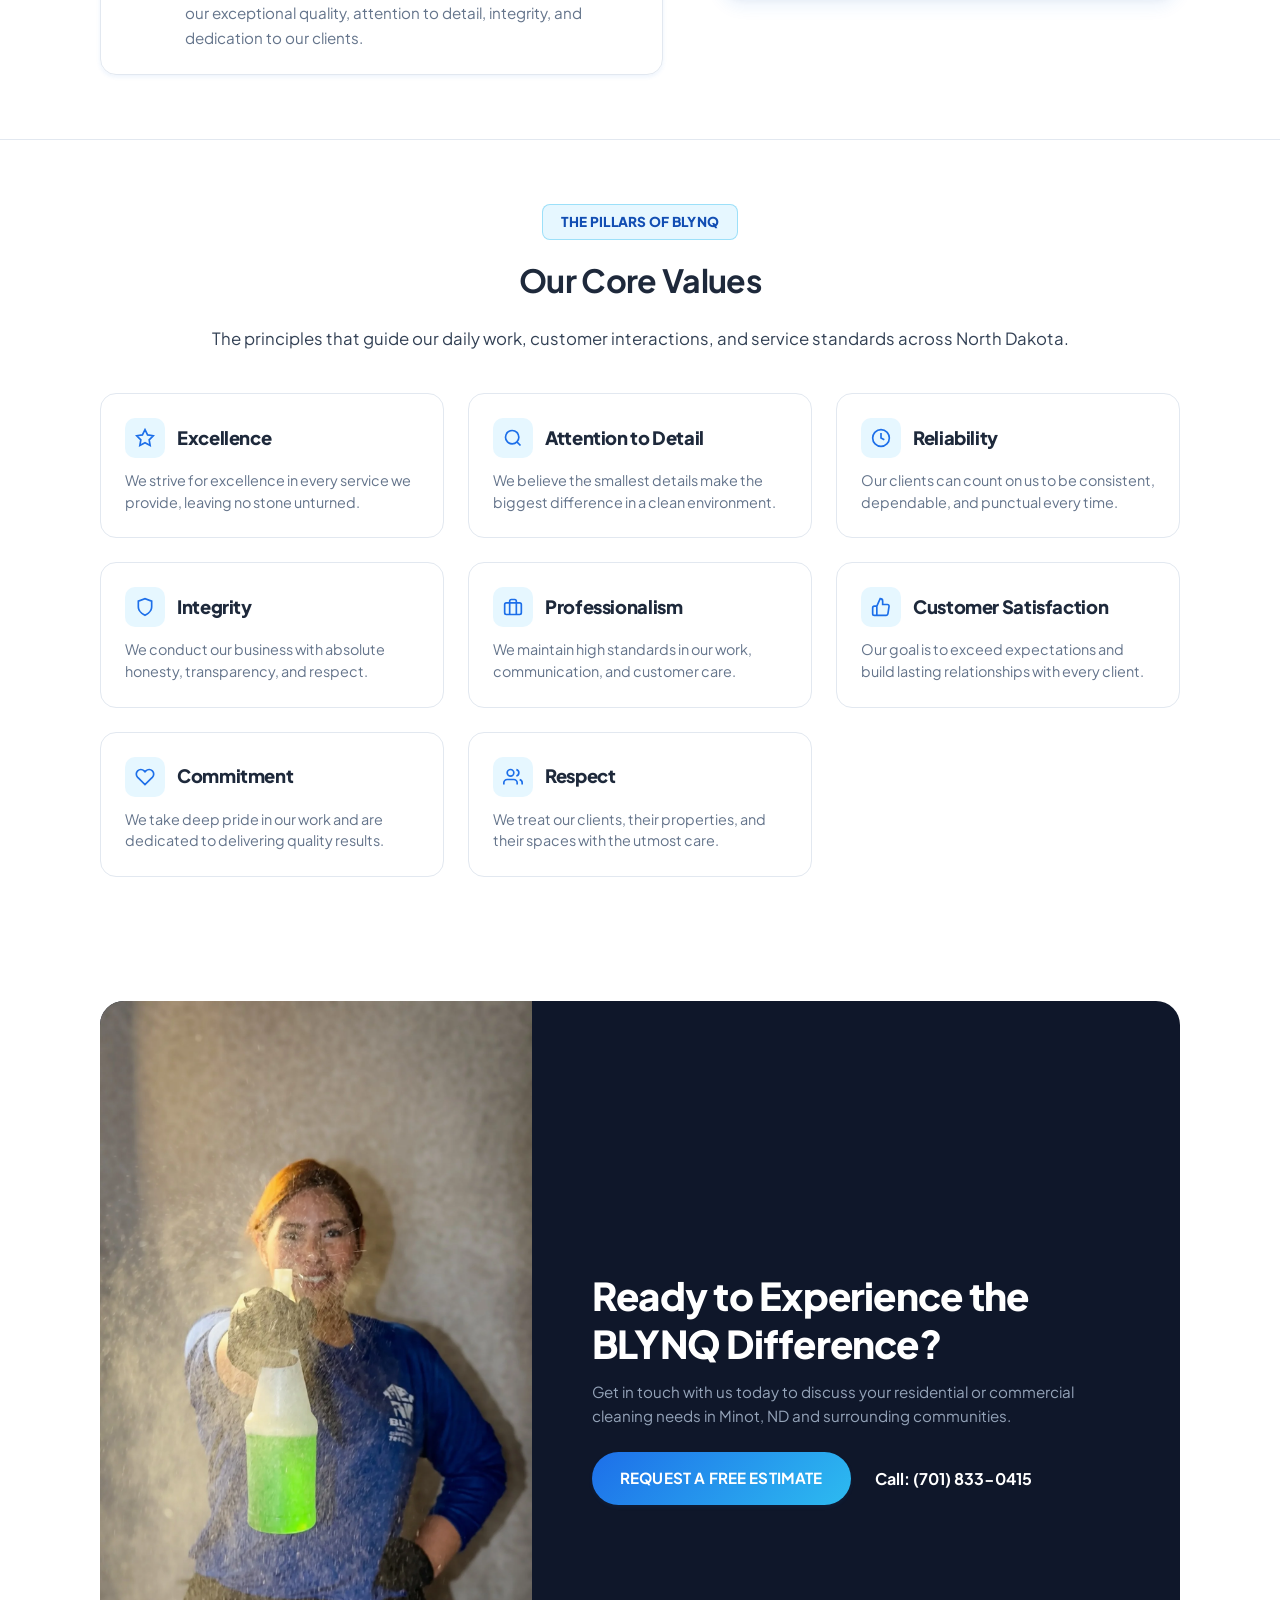
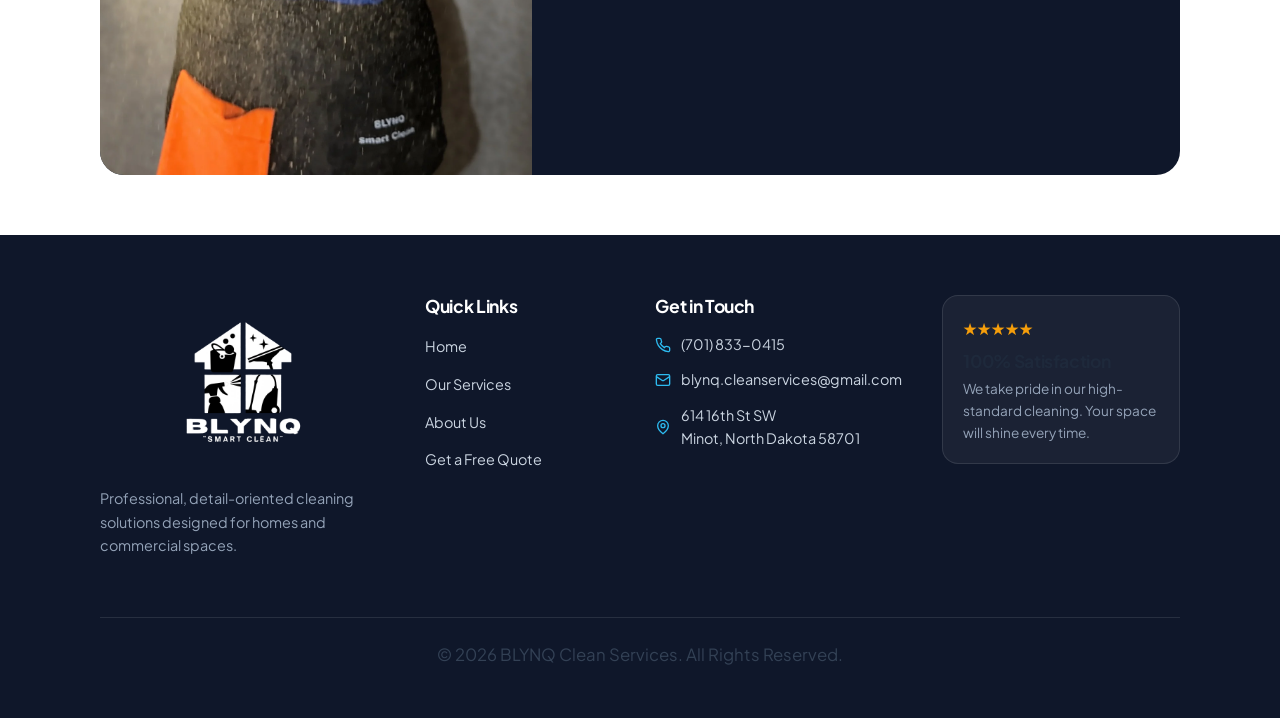
==== commit 68493ada: "actalizacion noviiembre 6" ====
--- a/about-us.html
+++ b/about-us.html
@@ -22,6 +22,36 @@
     <link href="https://fonts.googleapis.com/css2?family=Outfit:wght@600;700;800;900&family=Plus+Jakarta+Sans:wght@400;500;600;700&display=swap" rel="stylesheet">
     
     <link rel="stylesheet" href="about Us/style-about-us.css">
+    
+    <style>
+        /* Estilo para el botón del selector de idioma */
+        .lang-switcher {
+            display: flex;
+            align-items: center;
+        }
+
+        .lang-switcher button {
+            display: inline-flex;
+            align-items: center;
+            justify-content: center;
+            gap: 6px;
+            background-color: transparent;
+            color: var(--color-primary-dark, #0369a1);
+            border: 1px solid rgba(45, 187, 240, 0.35);
+            padding: 8px 16px;
+            font-size: 0.88rem;
+            font-weight: 700;
+            border-radius: 99px;
+            cursor: pointer;
+            transition: all 0.2s ease;
+        }
+
+        .lang-switcher button:hover {
+            background-color: var(--color-secondary-light, #e0f2fe);
+            border-color: var(--color-secondary, #2dbbf0);
+            transform: translateY(-1px);
+        }
+    </style>
 </head>
 
 <body>
@@ -45,14 +75,19 @@
       <!-- Contenedor de Navegación -->
       <nav class="nav-menu" id="nav-menu">
         <ul>
-          <li><a href="index.html">Home</a></li>
-          <li><a href="services.html">Services</a></li>
-          <li><a href="#about" class="active">About Us</a></li>
-          <li><a href="contacto.html#contact">Contact Us</a></li>
+          <li><a href="index.html" data-en="Home" data-es="Inicio">Home</a></li>
+          <li><a href="services.html" data-en="Services" data-es="Servicios">Services</a></li>
+          <li><a href="#about" class="active" data-en="About Us" data-es="Nosotros">About Us</a></li>
+          <li><a href="contacto.html#contact" data-en="Contact Us" data-es="Contacto">Contact Us</a></li>
         </ul>
 
         <div class="header-contact">
           <a href="https://wa.me/17018330415?text=Hi%20BLYNQ%2C%20I%27d%20like%20a%20cleaning%20quote." target="_blank" rel="noopener" aria-label="Chat with us on WhatsApp at (701) 833-0415"><svg aria-hidden="true" focusable="false" viewBox="0 0 24 24" fill="currentColor"><path d="M17.472 14.382c-.297-.149-1.758-.867-2.03-.967-.273-.099-.471-.148-.67.15-.197.297-.767.966-.94 1.164-.173.199-.347.223-.644.075-.297-.15-1.255-.463-2.39-1.475-.883-.788-1.48-1.761-1.653-2.059-.173-.297-.018-.458.13-.606.134-.133.298-.347.446-.52.149-.174.198-.298.298-.497.099-.198.05-.371-.025-.52-.075-.149-.669-1.612-.916-2.207-.242-.579-.487-.5-.669-.51-.173-.008-.371-.01-.57-.01-.198 0-.52.074-.792.372-.272.297-1.04 1.016-1.04 2.479 0 1.462 1.065 2.875 1.213 3.074.149.198 2.096 3.2 5.077 4.487.709.306 1.262.489 1.694.625.712.227 1.36.195 1.871.118.571-.085 1.758-.719 2.006-1.413.248-.694.248-1.289.173-1.413-.074-.124-.272-.198-.57-.347m-5.421 7.403h-.004a9.87 9.87 0 0 1-5.031-1.378l-.361-.214-3.741.982.998-3.648-.235-.374a9.86 9.86 0 0 1-1.51-5.26c.001-5.45 4.436-9.884 9.888-9.884 2.64 0 5.122 1.03 6.988 2.898a9.825 9.825 0 0 1 2.893 6.994c-.003 5.45-4.437 9.884-9.885 9.884m8.413-18.297A11.815 11.815 0 0 0 12.05 0C5.495 0 .16 5.335.157 11.892c0 2.096.547 4.142 1.588 5.945L.057 24l6.305-1.654a11.882 11.882 0 0 0 5.683 1.448h.005c6.554 0 11.89-5.335 11.893-11.893a11.821 11.821 0 0 0-3.48-8.413Z"/></svg><span>(701) 833-0415</span></a>
+        </div>
+
+        <!-- Selector de Idioma -->
+        <div class="lang-switcher">
+          <button id="lang-btn" aria-label="Switch Language">🇺🇸 EN</button>
         </div>
       </nav>
     </div>  
@@ -64,42 +99,40 @@
     <section class="about-hero-clean">
       <div class="boxer">
         <div class="hero-clean-content text-center">
-          <span class="promo-badge">Our Story &amp; Commitment</span>
+          <span class="promo-badge" data-en="Our Story &amp; Commitment" data-es="Nuestra Historia y Compromiso">Our Story &amp; Commitment</span>
           <h1>BLYNQ Smart Clean</h1>
-          <p class="hero-subtitle">
-               Dedicated to providing trusted, high-standard residential and commercial cleaning throughout Minot, North Dakota and surrounding areas.
+          <p class="hero-subtitle" data-en="Provide the best cleaning solutions in Minot ND and surrounding areas." data-es="Brindamos las mejores soluciones de limpieza en Minot, ND y sus alrededores.">
+              Provide the best cleaning solutions in Minot ND and surrounding areas.
           </p>
         </div>
       </div>
     </section>
 
-    <!-- SECTION 1: WHO WE ARE (ZIG-ZAG STYLE WITH OWNERS IMAGE) -->
+    <!-- SECTION 1: WHO WE ARE -->
     <section id="about" class="about-who-section py-section">
       <div class="boxer">
         <div class="who-grid">
           
-          <!-- Imagen de la Propietaria/Fundadores -->
           <figure class="who-figure">
             <div class="who-media">
               <img src="about Us/Owners-1.webp" width="700" height="1244" loading="lazy" decoding="async" alt="Founders of BLYNQ Cleaning Services LLC">
             </div>
-            <figcaption class="who-caption">Blanqui &amp; Osmar, founders of BLYNQ Cleaning Services LLC</figcaption>
+            <figcaption class="who-caption" data-en="Blanqui &amp; Osmar Knight, founders of BLYNQ Cleaning Services LLC" data-es="Blanqui &amp; Osmar Knight, fundadores de BLYNQ Cleaning Services LLC">Blanqui &amp; Osmar Knight, founders of BLYNQ Cleaning Services LLC</figcaption>
           </figure>
 
-          <!-- Texto Who We Are -->
           <div class="who-content">
-            <span class="section-tagline">Who We Are</span>
-            <h2>Dedicated to Excellence in Every Clean</h2>
-            <p class="lead-text">
+            <span class="section-tagline" data-en="Who We Are" data-es="Quiénes Somos">Who We Are</span>
+            <h2 data-en="Dedicated to Excellence in Every Clean" data-es="Dedicados a la Excelencia en Cada Limpieza">Dedicated to Excellence in Every Clean</h2>
+            <p class="lead-text" data-en="At BLYNQ Cleaning Services LLC, we believe that cleaning is more than a service — it is an art." data-es="En BLYNQ Cleaning Services LLC, creemos que la limpieza es más que un servicio: es un arte.">
               At BLYNQ Cleaning Services LLC, we believe that cleaning is more than a service — it is an art.
             </p>
-            <p>
+            <p data-en="We don’t just clean spaces, we create environments that look, feel, and perform at their best. Our goal is not simply to meet expectations, but to exceed them and build lasting relationships with our clients through trust, quality, and outstanding service." data-es="No solo limpiamos espacios, creamos ambientes que se ven, se sienten y funcionan de la mejor manera. Nuestro objetivo no es simplemente cumplir con las expectativas, sino superarlas y construir relaciones duraderas con nuestros clientes basadas en la confianza, la calidad y un servicio excepcional.">
               We don’t just clean spaces, we create environments that look, feel, and perform at their best. Our goal is not simply to meet expectations, but to exceed them and build lasting relationships with our clients through trust, quality, and outstanding service.
             </p>
 
             <blockquote class="owner-quote">
-              “We don’t just clean spaces — we care for them, down to the smallest detail.”
-              <cite class="owner-quote-author">— Blanqui, Founder</cite>
+              <span data-en="“We don’t just clean spaces — we care for them, down to the smallest detail.”" data-es="“No solo limpiamos espacios; los cuidamos hasta el más mínimo detalle.”">“We don’t just clean spaces — we care for them, down to the smallest detail.”</span>
+              <cite class="owner-quote-author" data-en="— Blanqui Knight, Founder" data-es="— Blanqui Knight, Fundadora">— Blanqui Knight, Founder</cite>
             </blockquote>
           </div>
 
@@ -107,12 +140,11 @@
       </div>
     </section>
 
-    <!-- SECTION 2: MISSION & VISION (GRID + SECOND OWNERS PHOTO) -->
+    <!-- SECTION 2: MISSION & VISION -->
     <section class="mission-vision-section py-section">
       <div class="boxer">
         <div class="mission-grid">
           
-          <!-- Columna Texto: Misión & Visión -->
           <div class="mission-cards-wrap">
             
             <!-- Misión -->
@@ -121,8 +153,8 @@
                 <svg viewBox="0 0 24 24" fill="none" stroke="currentColor" stroke-width="2"><path d="M12 22s8-4 8-10V5l-8-3-8 3v7c0 6 8 10 8 10z"/><path d="m9 12 2 2 4-4"/></svg>
               </div>
               <div class="mv-body">
-                <h3>Our Mission</h3>
-                <p>
+                <h3 data-en="Our Mission" data-es="Nuestra Misión">Our Mission</h3>
+                <p data-en="To create cleaner, healthier, and more welcoming spaces through professional, reliable cleaning services. At BLYNQ, we are committed to excellence, paying close attention to every detail to ensure our clients receive consistently high-quality results they can trust." data-es="Crear espacios más limpios, saludables y acogedores a través de servicios de limpieza profesionales y confiables. En BLYNQ estamos comprometidos con la excelencia, prestando especial atención a cada detalle para garantizar resultados de alta calidad de forma constante.">
                   To create cleaner, healthier, and more welcoming spaces through professional, reliable cleaning services. At BLYNQ, we are committed to excellence, paying close attention to every detail to ensure our clients receive consistently high-quality results they can trust.
                 </p>
               </div>
@@ -134,8 +166,8 @@
                 <svg viewBox="0 0 24 24" fill="none" stroke="currentColor" stroke-width="2"><circle cx="12" cy="12" r="10"/><path d="m10 15 5-3-5-3v6z"/></svg>
               </div>
               <div class="mv-body">
-                <h3>Our Vision</h3>
-                <p>
+                <h3 data-en="Our Vision" data-es="Nuestra Visión">Our Vision</h3>
+                <p data-en="To become one of the most trusted and recognized cleaning companies in Minot, ND and the surrounding areas known for our exceptional quality, attention to detail, integrity, and dedication to our clients." data-es="Convertirnos en una de las empresas de limpieza más confiables y reconocidas en Minot, ND y áreas circundantes, destacándonos por nuestra calidad excepcional, atención al detalle, integridad y dedicación.">
                   To become one of the most trusted and recognized cleaning companies in Minot, ND and the surrounding areas known for our exceptional quality, attention to detail, integrity, and dedication to our clients.
                 </p>
               </div>
@@ -143,7 +175,6 @@
 
           </div>
 
-          <!-- Imagen Secundaria de los Dueños -->
           <div class="mission-media">
             <img src="Galeria/web/Galeria-7.webp" width="1200" height="675" loading="lazy" decoding="async" alt="BLYNQ cleaning team posing together in a finished room">
           </div>
@@ -156,9 +187,9 @@
     <section class="core-values-section py-section">
       <div class="boxer">
         <div class="section-header text-center">
-          <span class="promo-badge">The Pillars of BLYNQ</span>
-          <h2>Our Core Values</h2>
-          <p class="section-subtitle">
+          <span class="promo-badge" data-en="The Pillars of BLYNQ" data-es="Los Pilares de BLYNQ">The Pillars of BLYNQ</span>
+          <h2 data-en="Our Core Values" data-es="Nuestros Valores Principales">Our Core Values</h2>
+          <p class="section-subtitle" data-en="The principles that guide our daily work, customer interactions, and service standards across North Dakota." data-es="Los principios que guían nuestro trabajo diario, la interacción con clientes y nuestros estándares de servicio en North Dakota.">
             The principles that guide our daily work, customer interactions, and service standards across North Dakota.
           </p>
         </div>
@@ -170,8 +201,8 @@
             <div class="value-icon">
               <svg viewBox="0 0 24 24" fill="none" stroke="currentColor" stroke-width="2"><polygon points="12 2 15.09 8.26 22 9.27 17 14.14 18.18 21.02 12 17.77 5.82 21.02 7 14.14 2 9.27 8.91 8.26 12 2"/></svg>
             </div>
-            <h3>Excellence</h3>
-            <p>We strive for excellence in every service we provide, leaving no stone unturned.</p>
+            <h3 data-en="Excellence" data-es="Excelencia">Excellence</h3>
+            <p data-en="We strive for excellence in every service we provide, leaving no stone unturned." data-es="Nos esforzamos por alcanzar la excelencia en cada servicio que brindamos, sin pasar por alto ningún detalle.">We strive for excellence in every service we provide, leaving no stone unturned.</p>
           </div>
 
           <!-- Value 2 -->
@@ -179,8 +210,8 @@
             <div class="value-icon">
               <svg viewBox="0 0 24 24" fill="none" stroke="currentColor" stroke-width="2"><circle cx="11" cy="11" r="8"/><line x1="21" y1="21" x2="16.65" y2="16.65"/></svg>
             </div>
-            <h3>Attention to Detail</h3>
-            <p>We believe the smallest details make the biggest difference in a clean environment.</p>
+            <h3 data-en="Attention to Detail" data-es="Atención al Detalle">Attention to Detail</h3>
+            <p data-en="We believe the smallest details make the biggest difference in a clean environment." data-es="Creemos que los detalles más pequeños marcan la diferencia más grande en un espacio limpio.">We believe the smallest details make the biggest difference in a clean environment.</p>
           </div>
 
           <!-- Value 3 -->
@@ -188,8 +219,8 @@
             <div class="value-icon">
               <svg viewBox="0 0 24 24" fill="none" stroke="currentColor" stroke-width="2"><circle cx="12" cy="12" r="10"/><polyline points="12 6 12 12 16 14"/></svg>
             </div>
-            <h3>Reliability</h3>
-            <p>Our clients can count on us to be consistent, dependable, and punctual every time.</p>
+            <h3 data-en="Reliability" data-es="Confiabilidad">Reliability</h3>
+            <p data-en="Our clients can count on us to be consistent, dependable, and punctual every time." data-es="Nuestros clientes pueden contar con que seremos consistentes, confiables y puntuales en todo momento.">Our clients can count on us to be consistent, dependable, and punctual every time.</p>
           </div>
 
           <!-- Value 4 -->
@@ -197,8 +228,8 @@
             <div class="value-icon">
               <svg viewBox="0 0 24 24" fill="none" stroke="currentColor" stroke-width="2"><path d="M12 22s8-4 8-10V5l-8-3-8 3v7c0 6 8 10 8 10z"/></svg>
             </div>
-            <h3>Integrity</h3>
-            <p>We conduct our business with absolute honesty, transparency, and respect.</p>
+            <h3 data-en="Integrity" data-es="Integridad">Integrity</h3>
+            <p data-en="We conduct our business with absolute honesty, transparency, and respect." data-es="Llevamos a cabo nuestro trabajo con absoluta honestidad, transparencia y respeto.">We conduct our business with absolute honesty, transparency, and respect.</p>
           </div>
 
           <!-- Value 5 -->
@@ -206,8 +237,8 @@
             <div class="value-icon">
               <svg viewBox="0 0 24 24" fill="none" stroke="currentColor" stroke-width="2"><rect x="2" y="7" width="20" height="14" rx="2" ry="2"/><path d="M16 21V5a2 2 0 0 0-2-2h-4a2 2 0 0 0-2 2v16"/></svg>
             </div>
-            <h3>Professionalism</h3>
-            <p>We maintain high standards in our work, communication, and customer care.</p>
+            <h3 data-en="Professionalism" data-es="Profesionalismo">Professionalism</h3>
+            <p data-en="We maintain high standards in our work, communication, and customer care." data-es="Mantenemos altos estándares en nuestro trabajo, comunicación y atención al cliente.">We maintain high standards in our work, communication, and customer care.</p>
           </div>
 
           <!-- Value 6 -->
@@ -215,8 +246,8 @@
             <div class="value-icon">
               <svg viewBox="0 0 24 24" fill="none" stroke="currentColor" stroke-width="2"><path d="M14 9V5a3 3 0 0 0-3-3l-4 9v11h11.28a2 2 0 0 0 2-1.7l1.38-9a2 2 0 0 0-2-2.3zM7 22H4a2 2 0 0 1-2-2v-7a2 2 0 0 1 2-2h3"/></svg>
             </div>
-            <h3>Customer Satisfaction</h3>
-            <p>Our goal is to exceed expectations and build lasting relationships with every client.</p>
+            <h3 data-en="Customer Satisfaction" data-es="Satisfacción del Cliente">Customer Satisfaction</h3>
+            <p data-en="Our goal is to exceed expectations and build lasting relationships with every client." data-es="Nuestro objetivo es superar las expectativas y construir relaciones duraderas con cada cliente.">Our goal is to exceed expectations and build lasting relationships with every client.</p>
           </div>
 
           <!-- Value 7 -->
@@ -224,8 +255,8 @@
             <div class="value-icon">
               <svg viewBox="0 0 24 24" fill="none" stroke="currentColor" stroke-width="2"><path d="M20.84 4.61a5.5 5.5 0 0 0-7.78 0L12 5.67l-1.06-1.06a5.5 5.5 0 0 0-7.78 7.78l1.06 1.06L12 21.23l7.78-7.78 1.06-1.06a5.5 5.5 0 0 0 0-7.78z"/></svg>
             </div>
-            <h3>Commitment</h3>
-            <p>We take deep pride in our work and are dedicated to delivering quality results.</p>
+            <h3 data-en="Commitment" data-es="Compromiso">Commitment</h3>
+            <p data-en="We take deep pride in our work and are dedicated to delivering quality results." data-es="Nos enorgullecemos de nuestro trabajo y estamos dedicados a entregar resultados de máxima calidad.">We take deep pride in our work and are dedicated to delivering quality results.</p>
           </div>
 
           <!-- Value 8 -->
@@ -233,8 +264,8 @@
             <div class="value-icon">
               <svg viewBox="0 0 24 24" fill="none" stroke="currentColor" stroke-width="2"><path d="M17 21v-2a4 4 0 0 0-4-4H5a4 4 0 0 0-4 4v2"/><circle cx="9" cy="7" r="4"/><path d="M23 21v-2a4 4 0 0 0-3-3.87"/><path d="M16 3.13a4 4 0 0 1 0 7.75"/></svg>
             </div>
-            <h3>Respect</h3>
-            <p>We treat our clients, their properties, and their spaces with the utmost care.</p>
+            <h3 data-en="Respect" data-es="Respeto">Respect</h3>
+            <p data-en="We treat our clients, their properties, and their spaces with the utmost care." data-es="Tratamos a nuestros clientes, sus propiedades y sus espacios con el mayor cuidado y respeto.">We treat our clients, their properties, and their spaces with the utmost care.</p>
           </div>
 
         </div>
@@ -249,11 +280,11 @@
             <img src="about Us/splash.webp" width="600" height="1066" loading="lazy" decoding="async" alt="BLYNQ cleaner spraying sanitizing solution">
           </div>
           <div class="cta-text-col">
-            <h2>Ready to Experience the BLYNQ Difference?</h2>
-            <p>Get in touch with us today to discuss your residential or commercial cleaning needs in Minot, ND and surrounding communities.</p>
+            <h2 data-en="Ready to Experience the BLYNQ Difference?" data-es="¿Listo para experimentar la diferencia BLYNQ?">Ready to Experience the BLYNQ Difference?</h2>
+            <p data-en="Get in touch with us today to discuss your residential or commercial cleaning needs in Minot, ND and surrounding communities." data-es="Ponte en contacto con nosotros hoy mismo para consultar tus necesidades de limpieza residencial o comercial en Minot, ND y comunidades cercanas.">Get in touch with us today to discuss your residential or commercial cleaning needs in Minot, ND and surrounding communities.</p>
             <div class="cta-buttons">
-              <a href="contacto.html#contact" class="btn btn-primary">Request a Free Estimate</a>
-              <a href="tel:7018330415" class="phone-link">Call: (701) 833-0415</a>
+              <a href="contacto.html#contact" class="btn btn-primary" data-en="Request a Free Estimate" data-es="Solicitar Cotización Gratis">Request a Free Estimate</a>
+              <a href="tel:7018330415" class="phone-link"><span data-en="Call: (701) 833-0415" data-es="Llamar: (701) 833-0415">Call: (701) 833-0415</span></a>
             </div>
           </div>
         </div>
@@ -268,21 +299,21 @@
       <div class="footer-grid">
         <div class="footer-col footer-brand-col">
           <p class="footer-logo"><img src="logo-white.webp" width="180" height="180" alt="BLYNQ Smart Clean Logo"></p>
-          <p class="footer-tagline">Professional, detail-oriented cleaning solutions designed for homes and commercial spaces.</p>
+          <p class="footer-tagline" data-en="Professional, detail-oriented cleaning solutions designed for homes and commercial spaces." data-es="Soluciones de limpieza profesionales y detalladas diseñadas para hogares y espacios comerciales.">Professional, detail-oriented cleaning solutions designed for homes and commercial spaces.</p>
         </div>
 
         <div class="footer-col">
-          <h2 class="footer-heading">Quick Links</h2>
+          <h2 class="footer-heading" data-en="Quick Links" data-es="Enlaces Rápidos">Quick Links</h2>
           <ul class="footer-links">
-            <li><a href="index.html">Home</a></li>
-            <li><a href="services.html">Our Services</a></li>
-            <li><a href="#about">About Us</a></li>
-            <li><a href="contacto.html#contact">Get a Free Quote</a></li>
+            <li><a href="index.html" data-en="Home" data-es="Inicio">Home</a></li>
+            <li><a href="services.html" data-en="Our Services" data-es="Nuestros Servicios">Our Services</a></li>
+            <li><a href="#about" data-en="About Us" data-es="Nosotros">About Us</a></li>
+            <li><a href="contacto.html#contact" data-en="Get a Free Quote" data-es="Obtener Cotización">Get a Free Quote</a></li>
           </ul>
         </div>
 
         <div class="footer-col">
-          <h2 class="footer-heading">Get in Touch</h2>
+          <h2 class="footer-heading" data-en="Get in Touch" data-es="Ponte en Contacto">Get in Touch</h2>
           <ul class="footer-contact">
             <li>
               <svg viewBox="0 0 24 24" fill="none" stroke="currentColor" stroke-width="2"><path d="M22 16.92v3a2 2 0 0 1-2.18 2 19.79 19.79 0 0 1-8.63-3.07 19.5 19.5 0 0 1-6-6 19.79 19.79 0 0 1-3.07-8.67A2 2 0 0 1 4.11 2h3a2 2 0 0 1 2 1.72 12.84 12.84 0 0 0 .7 2.81 2 2 0 0 1-.45 2.11L8.09 9.91a16 16 0 0 0 6 6l1.27-1.27a2 2 0 0 1 2.11-.45 12.84 12.84 0 0 0 2.81.7A2 2 0 0 1 22 16.92z"/></svg>
@@ -302,14 +333,14 @@
         <div class="footer-col footer-badge-col">
           <div class="footer-trust-box">
             <div class="trust-icon rating-stars">★★★★★</div>
-            <h2>100% Satisfaction</h2>
-            <p>We take pride in our high-standard cleaning. Your space will shine every time.</p>
+            <h2 data-en="100% Satisfaction" data-es="100% Satisfacción">100% Satisfaction</h2>
+            <p data-en="We take pride in our high-standard cleaning. Your space will shine every time." data-es="Nos enorgullecemos de nuestra limpieza de altos estándares. Tu espacio brillará siempre.">We take pride in our high-standard cleaning. Your space will shine every time.</p>
           </div>
         </div>
       </div>
 
       <div class="footer-bottom">
-        <p>© 2026 BLYNQ Clean Services. All Rights Reserved.</p>
+        <p data-en="© 2026 BLYNQ Clean Services. All Rights Reserved." data-es="© 2026 BLYNQ Clean Services. Todos los Derechos Reservados.">© 2026 BLYNQ Clean Services. All Rights Reserved.</p>
       </div>
     </div>
   </footer>
--- a/about Us/style-about-us.css
+++ b/about Us/style-about-us.css
@@ -114,9 +114,13 @@
 /* ==========================================================================
    2. REINICIO Y ESTILOS BASE
    ========================================================================== */
-html, body {
-  overflow-x: hidden;
-  max-width: 100%;
+html {
+    max-width: 100%;
+}
+
+body {
+    overflow-x: clip;
+    max-width: 100%;
 }
 
 *, *::before, *::after {
@@ -484,31 +488,36 @@
 }
 
 header .logo {
-  display: flex;
   align-items: center;
+  overflow: hidden;
+  display: flex;
+  justify-content: center;
+  width: 152px;
 }
 
 header .logo img {
   display: block;
   height: auto;
-  max-height: 102px;
+  max-width: 114px;
   object-fit: contain;
+  transform: scale(1.4);
 }
 
 /* Navegación Desktop */
 header nav ul {
   display: flex;
   align-items: center;
-  gap: 36px;
+  gap: 68px;
   list-style: none;
   margin: 0;
   padding: 0;
+  margin-right: 24px;
 }
 
 header nav ul li a {
   position: relative;
   font-family: var(--font-main, inherit);
-  font-size: 0.95rem;
+  font-size: 1.1rem;
   font-weight: 600;
   color: var(--color-text-heading, #0f172a);
   text-decoration: none;
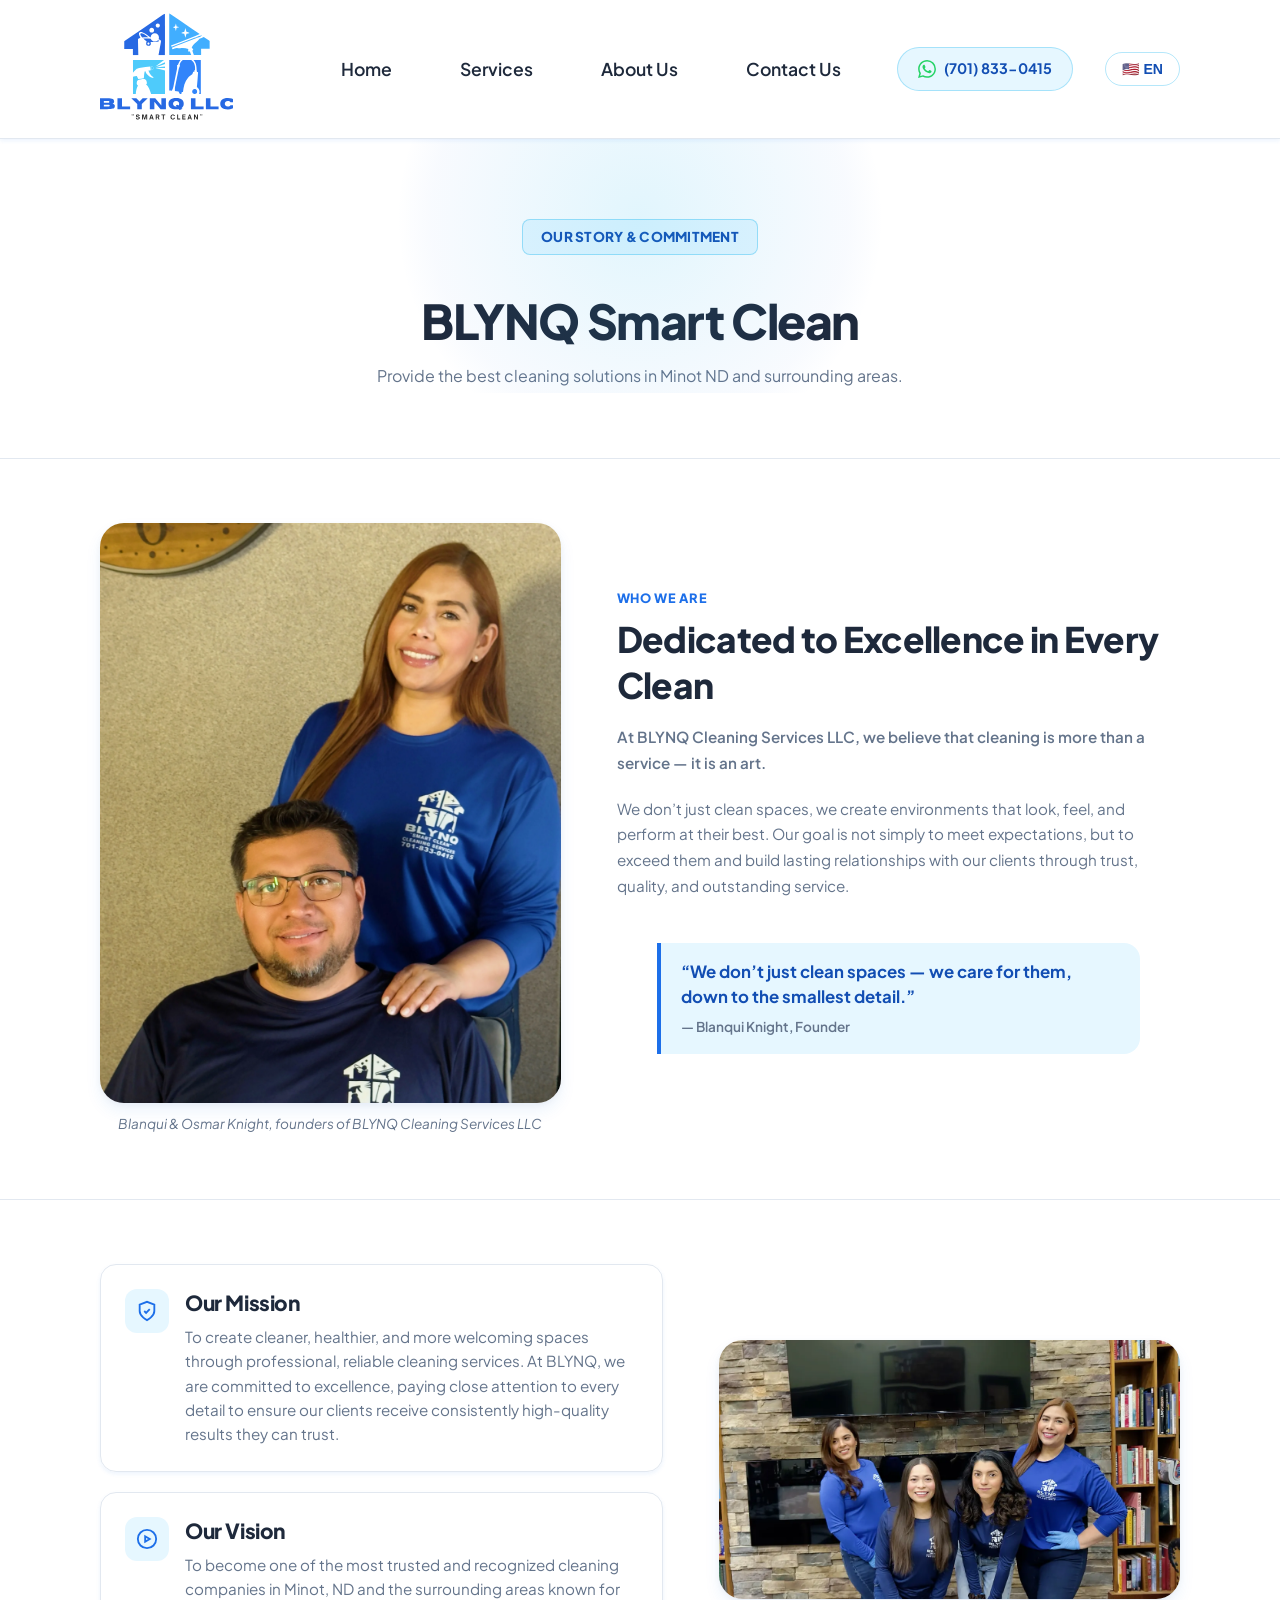
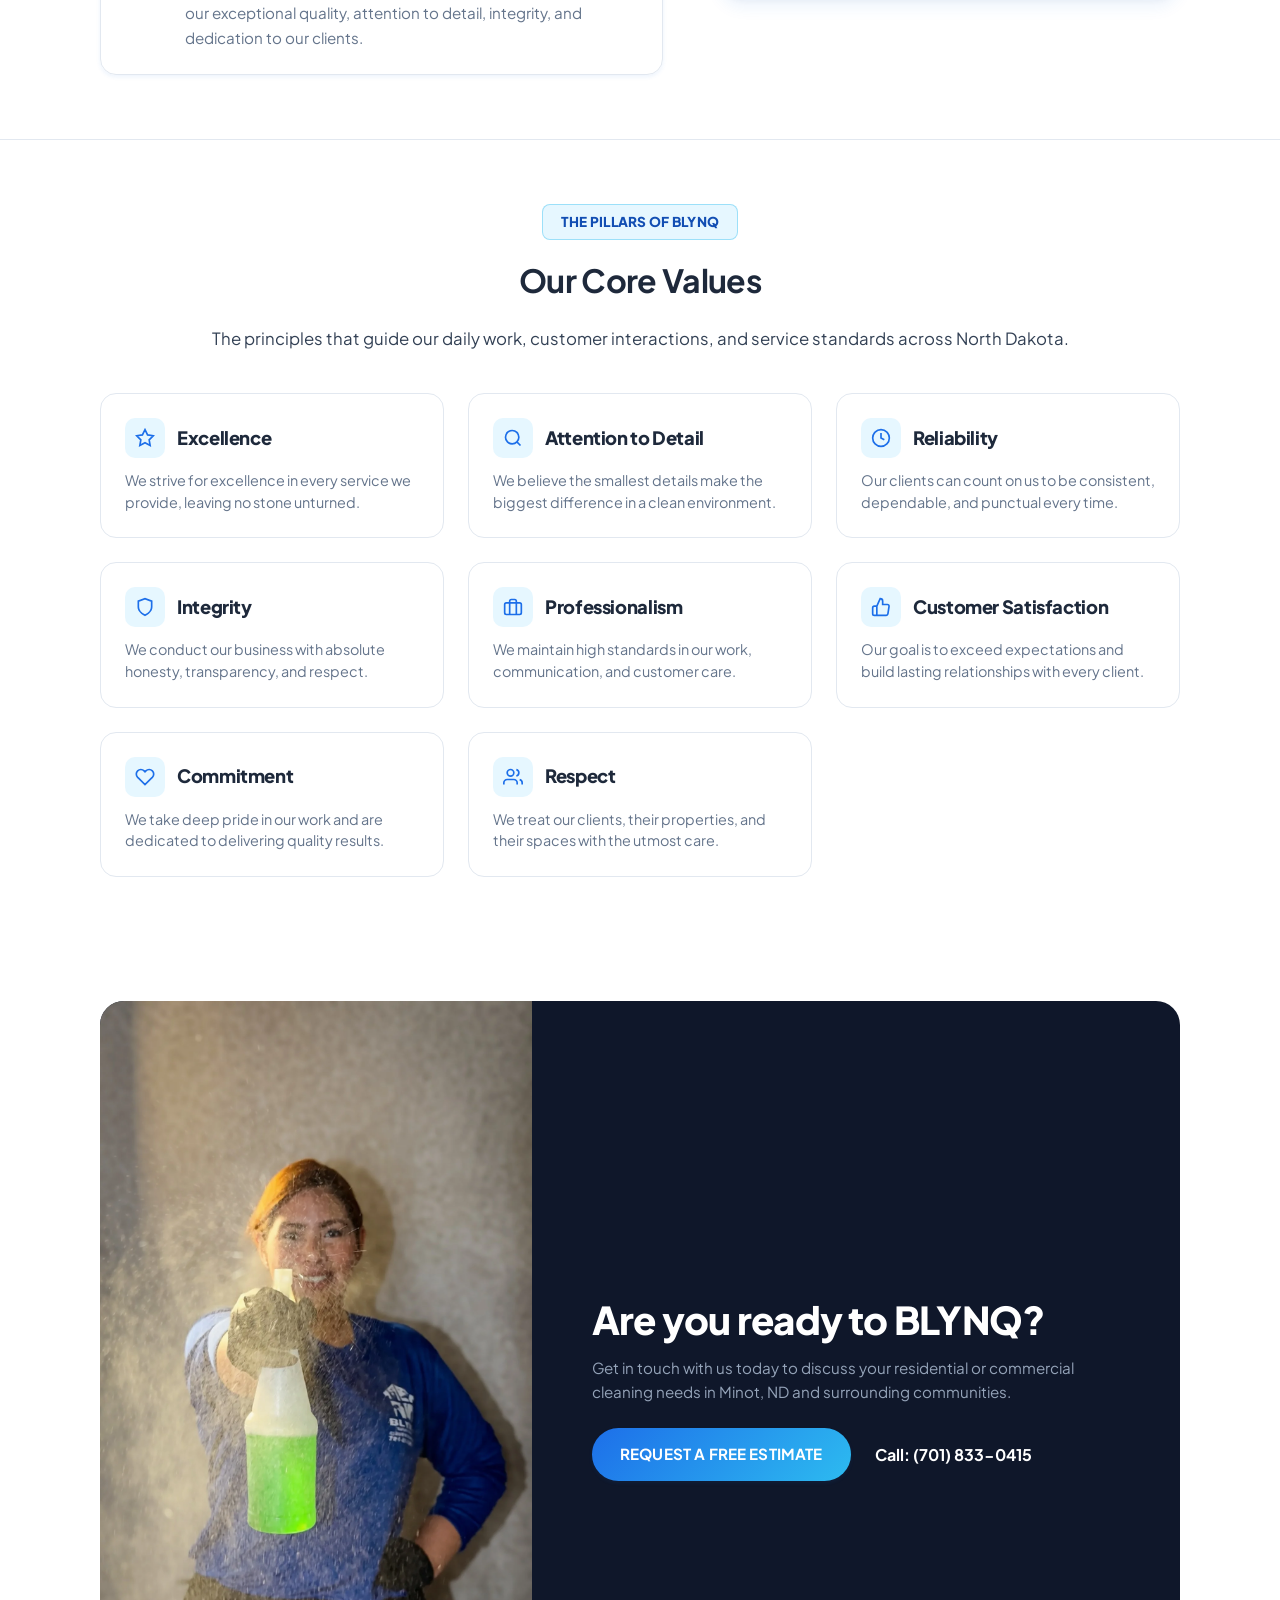
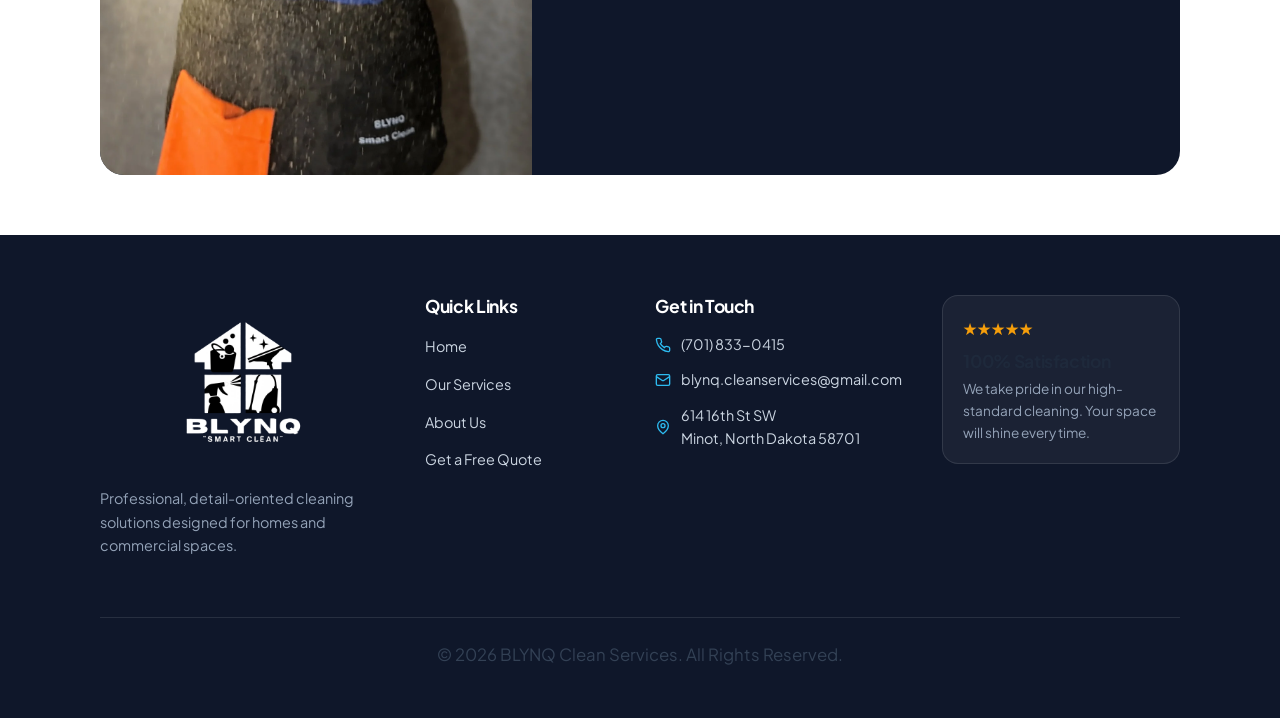
==== commit 4867481c: "actualizacioon 13 de Noviembre" ====
--- a/about-us.html
+++ b/about-us.html
@@ -280,7 +280,7 @@
             <img src="about Us/splash.webp" width="600" height="1066" loading="lazy" decoding="async" alt="BLYNQ cleaner spraying sanitizing solution">
           </div>
           <div class="cta-text-col">
-            <h2 data-en="Ready to Experience the BLYNQ Difference?" data-es="¿Listo para experimentar la diferencia BLYNQ?">Ready to Experience the BLYNQ Difference?</h2>
+            <h2 data-en="Are you ready to BLYNQ?" data-es="¿Listo para experimentar BLYNQ?">Are you ready to BLYNQ?</h2>
             <p data-en="Get in touch with us today to discuss your residential or commercial cleaning needs in Minot, ND and surrounding communities." data-es="Ponte en contacto con nosotros hoy mismo para consultar tus necesidades de limpieza residencial o comercial en Minot, ND y comunidades cercanas.">Get in touch with us today to discuss your residential or commercial cleaning needs in Minot, ND and surrounding communities.</p>
             <div class="cta-buttons">
               <a href="contacto.html#contact" class="btn btn-primary" data-en="Request a Free Estimate" data-es="Solicitar Cotización Gratis">Request a Free Estimate</a>
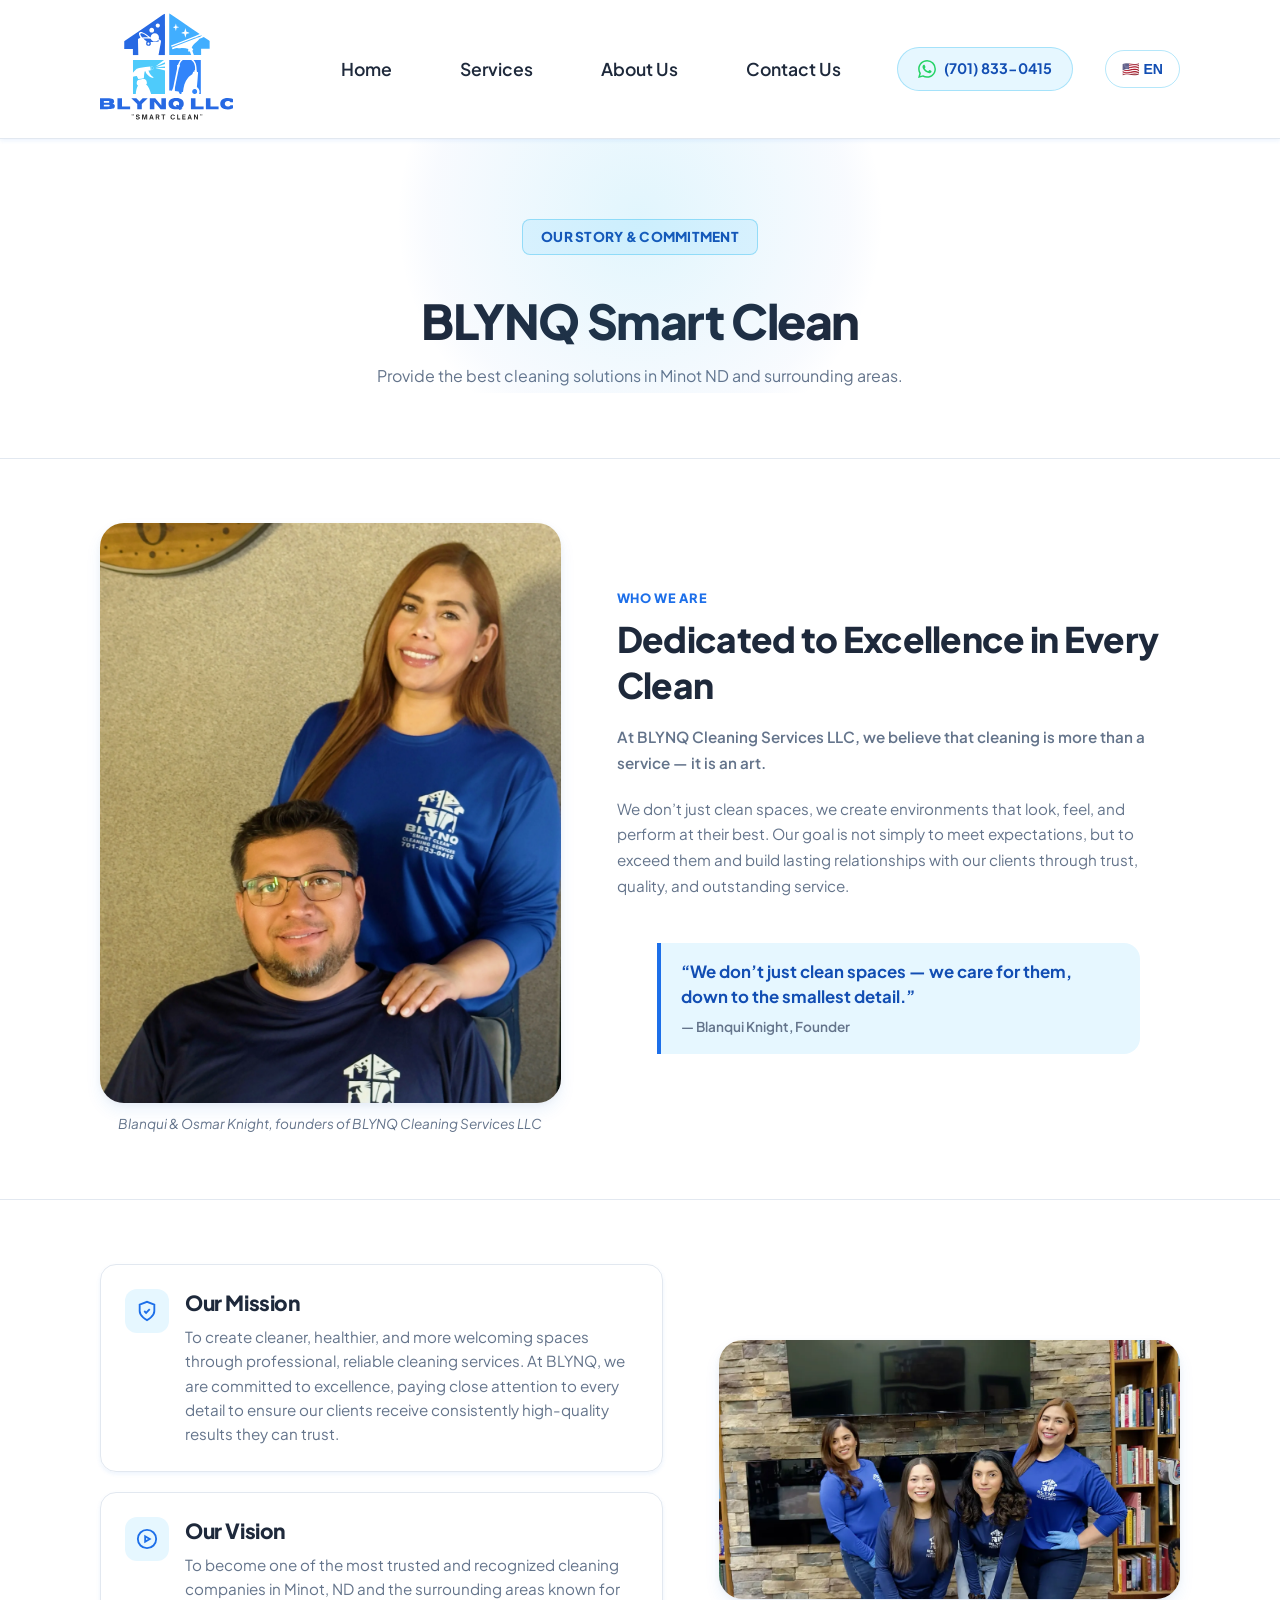
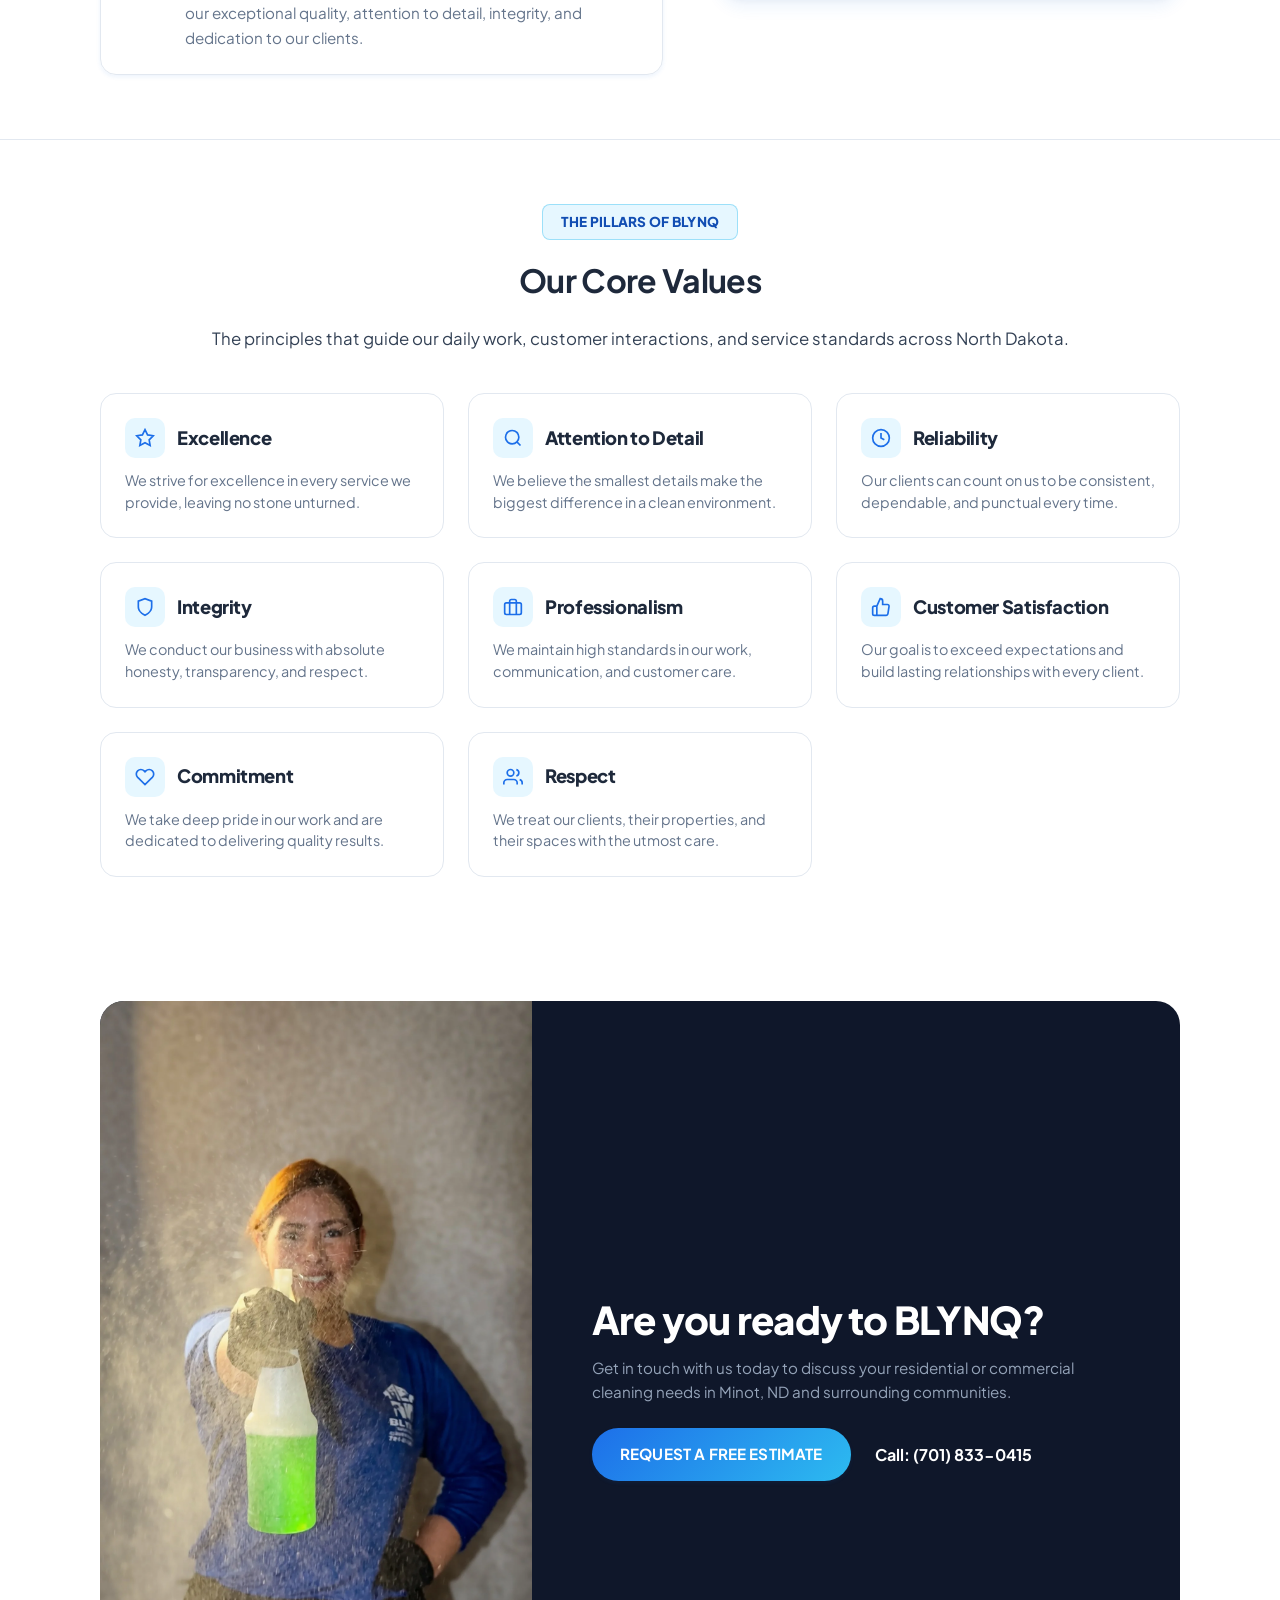
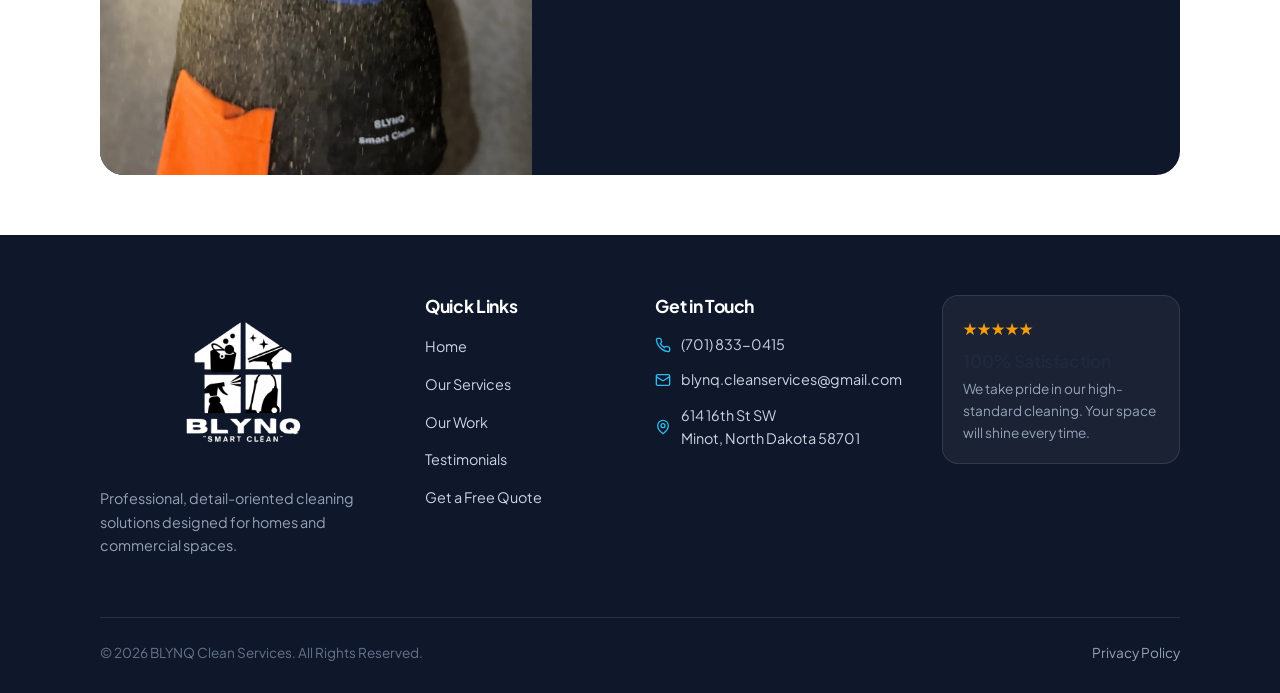
==== commit bb0df32b: "Sacar el index.html a la raiz del proyecto" ====
--- a/about-us.html
+++ b/about-us.html
@@ -38,7 +38,7 @@
             background-color: transparent;
             color: var(--color-primary-dark, #0369a1);
             border: 1px solid rgba(45, 187, 240, 0.35);
-            padding: 8px 16px;
+            padding: 10px 16px;
             font-size: 0.88rem;
             font-weight: 700;
             border-radius: 99px;
@@ -293,58 +293,10 @@
 
   </main>
 
-  <!-- FOOTER GLOBAL -->
-  <footer id="main-footer">
-    <div class="boxer">
-      <div class="footer-grid">
-        <div class="footer-col footer-brand-col">
-          <p class="footer-logo"><img src="logo-white.webp" width="180" height="180" alt="BLYNQ Smart Clean Logo"></p>
-          <p class="footer-tagline" data-en="Professional, detail-oriented cleaning solutions designed for homes and commercial spaces." data-es="Soluciones de limpieza profesionales y detalladas diseñadas para hogares y espacios comerciales.">Professional, detail-oriented cleaning solutions designed for homes and commercial spaces.</p>
-        </div>
-
-        <div class="footer-col">
-          <h2 class="footer-heading" data-en="Quick Links" data-es="Enlaces Rápidos">Quick Links</h2>
-          <ul class="footer-links">
-            <li><a href="index.html" data-en="Home" data-es="Inicio">Home</a></li>
-            <li><a href="services.html" data-en="Our Services" data-es="Nuestros Servicios">Our Services</a></li>
-            <li><a href="#about" data-en="About Us" data-es="Nosotros">About Us</a></li>
-            <li><a href="contacto.html#contact" data-en="Get a Free Quote" data-es="Obtener Cotización">Get a Free Quote</a></li>
-          </ul>
-        </div>
-
-        <div class="footer-col">
-          <h2 class="footer-heading" data-en="Get in Touch" data-es="Ponte en Contacto">Get in Touch</h2>
-          <ul class="footer-contact">
-            <li>
-              <svg viewBox="0 0 24 24" fill="none" stroke="currentColor" stroke-width="2"><path d="M22 16.92v3a2 2 0 0 1-2.18 2 19.79 19.79 0 0 1-8.63-3.07 19.5 19.5 0 0 1-6-6 19.79 19.79 0 0 1-3.07-8.67A2 2 0 0 1 4.11 2h3a2 2 0 0 1 2 1.72 12.84 12.84 0 0 0 .7 2.81 2 2 0 0 1-.45 2.11L8.09 9.91a16 16 0 0 0 6 6l1.27-1.27a2 2 0 0 1 2.11-.45 12.84 12.84 0 0 0 2.81.7A2 2 0 0 1 22 16.92z"/></svg>
-              <a href="tel:7018330415">(701) 833-0415</a>
-            </li>
-            <li>
-              <svg viewBox="0 0 24 24" fill="none" stroke="currentColor" stroke-width="2"><rect width="20" height="16" x="2" y="4" rx="2"/><path d="m22 7-8.97 5.7a1.94 1.94 0 0 1-2.06 0L2 7"/></svg>
-              <a href="mailto:blynq.cleanservices@gmail.com">blynq.cleanservices@gmail.com</a>
-            </li>
-            <li class="contact-location">
-              <svg viewBox="0 0 24 24" fill="none" stroke="currentColor" stroke-width="2"><path d="M20 10c0 6-8 12-8 12s-8-6-8-12a8 8 0 0 1 16 0z"/><circle cx="12" cy="10" r="3"/></svg>
-              <a href="https://www.google.com/maps/search/?api=1&amp;query=614+16th+St+SW%2C+Minot%2C+ND+58701" target="_blank" rel="noopener">614 16th St SW<br>Minot, North Dakota 58701</a>
-            </li>
-          </ul>
-        </div>
-
-        <div class="footer-col footer-badge-col">
-          <div class="footer-trust-box">
-            <div class="trust-icon rating-stars">★★★★★</div>
-            <h2 data-en="100% Satisfaction" data-es="100% Satisfacción">100% Satisfaction</h2>
-            <p data-en="We take pride in our high-standard cleaning. Your space will shine every time." data-es="Nos enorgullecemos de nuestra limpieza de altos estándares. Tu espacio brillará siempre.">We take pride in our high-standard cleaning. Your space will shine every time.</p>
-          </div>
-        </div>
-      </div>
-
-      <div class="footer-bottom">
-        <p data-en="© 2026 BLYNQ Clean Services. All Rights Reserved." data-es="© 2026 BLYNQ Clean Services. Todos los Derechos Reservados.">© 2026 BLYNQ Clean Services. All Rights Reserved.</p>
-      </div>
-    </div>
-  </footer>
-
-  <script src="Home/funciones-home.js"></script> 
+  <!-- FOOTER (módulo reutilizable) -->
+  <div id="include-footer" data-root=""></div>
+
+  <script src="Home/funciones-home.js"></script>
+  <script src="Home/include-footer.js"></script>
 </body>
 </html>
--- a/about Us/style-about-us.css
+++ b/about Us/style-about-us.css
@@ -116,10 +116,10 @@
    ========================================================================== */
 html {
     max-width: 100%;
+    overflow-x: clip; /* recorte aquí: overflow en body rompería position:sticky del header */
 }
 
 body {
-    overflow-x: clip;
     max-width: 100%;
 }
 
@@ -1169,9 +1169,36 @@
   margin-top: 40px;
   padding-top: 24px;
   border-top: 1px solid rgba(255, 255, 255, 0.1);
+  display: flex;
+  justify-content: space-between;
+  align-items: center;
   text-align: center;
   font-size: 0.85rem;
   color: #64748b;
+}
+
+.footer-bottom p {
+  margin-bottom: 0;
+  color: #64748b;
+  font-size: 0.85rem;
+}
+
+.footer-privacy-link {
+  color: #94a3b8;
+  text-decoration: none;
+  font-size: 0.85rem;
+  transition: color 150ms ease;
+}
+
+.footer-privacy-link:hover {
+  color: #ffffff;
+}
+
+@media (max-width: 640px) {
+  .footer-bottom {
+    flex-direction: column;
+    gap: 0.5rem;
+  }
 }
 
 /* ==========================================================================
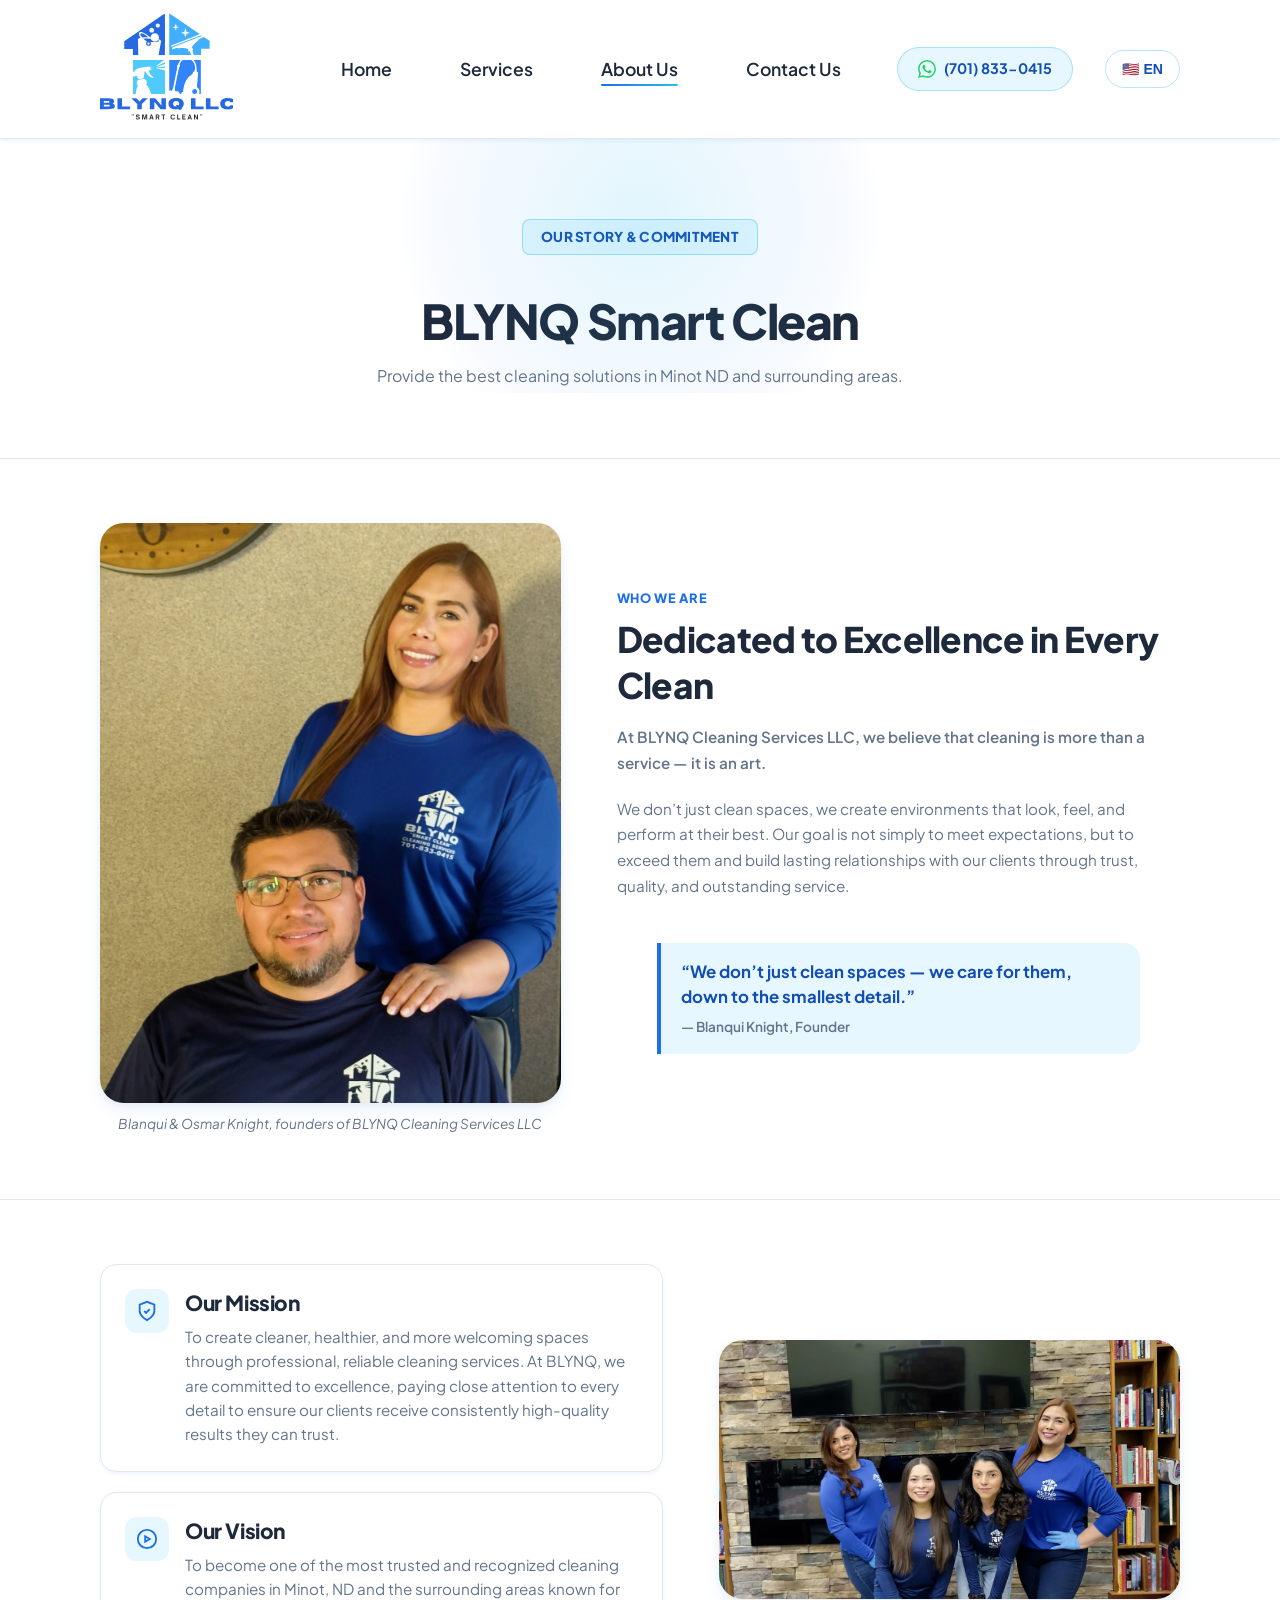
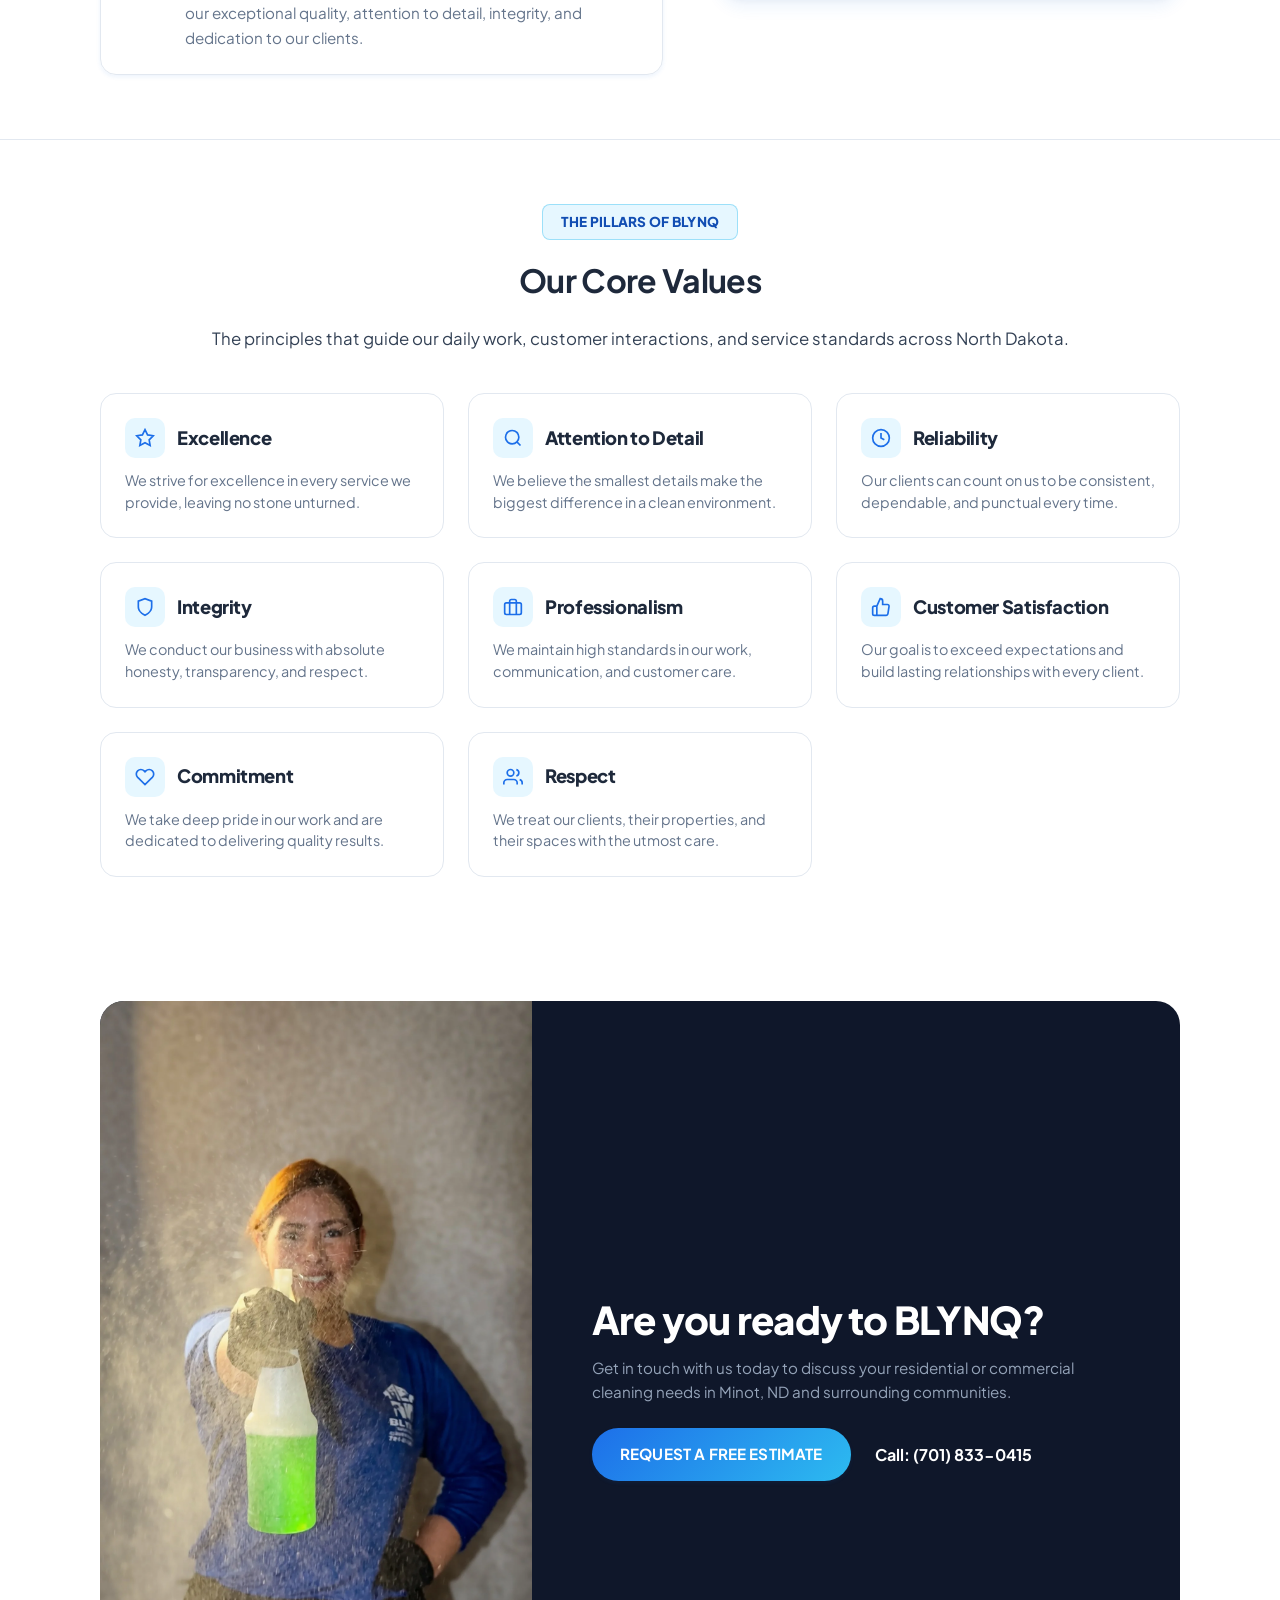
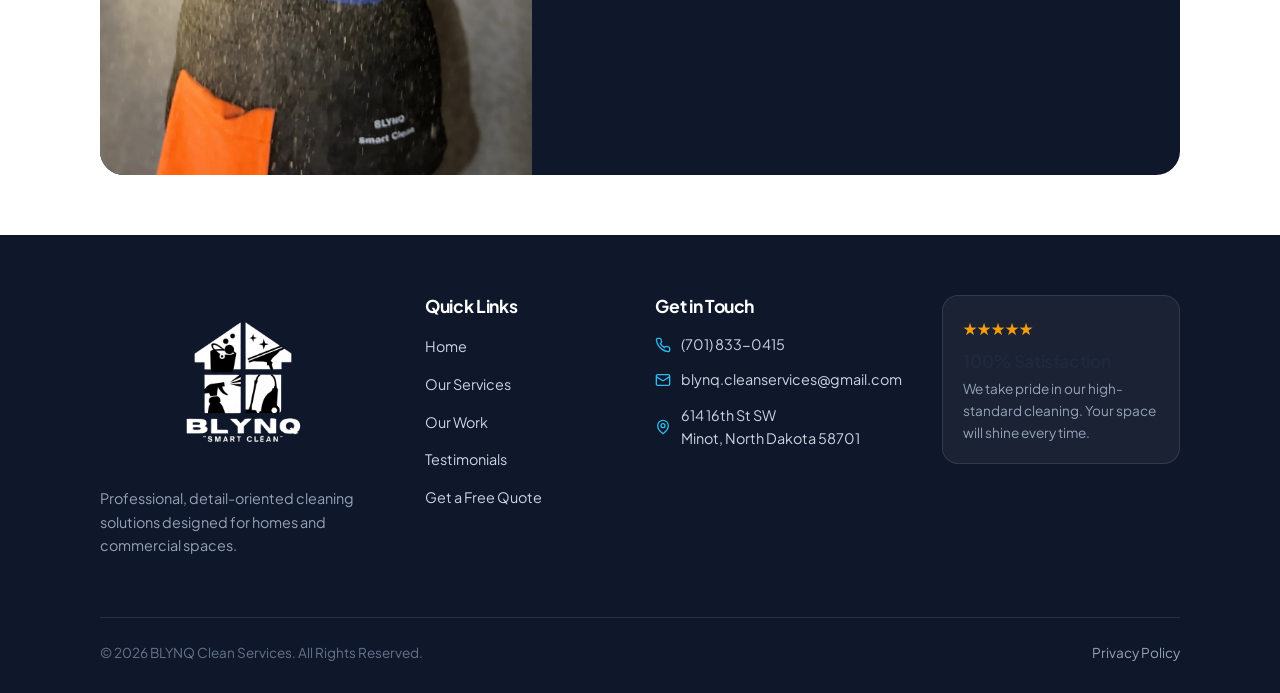
==== commit afa97cf4: "Sacar el index.html a la raiz del proyecto" ====
--- a/about-us.html
+++ b/about-us.html
@@ -22,6 +22,7 @@
     <link href="https://fonts.googleapis.com/css2?family=Outfit:wght@600;700;800;900&family=Plus+Jakarta+Sans:wght@400;500;600;700&display=swap" rel="stylesheet">
     
     <link rel="stylesheet" href="about Us/style-about-us.css">
+    <link rel="stylesheet" href="Home/style-header.css">
     
     <style>
         /* Estilo para el botón del selector de idioma */
@@ -54,44 +55,10 @@
     </style>
 </head>
 
-<body>
-
-  <!-- HEADER / NAVEGACIÓN GLOBAL -->
-  <header>
-    <div class="boxer">   
-      <div class="logo">
-        <a href="index.html">
-          <img src="BLYNQ LLC SVG.svg" width="120" height="120" alt="BLYNQ Smart Clean Logo"> 
-        </a>
-      </div>
-
-      <!-- Botón Hamburguesa Móvil -->
-      <button class="menu-toggle" aria-label="Open menu" aria-controls="nav-menu" aria-expanded="false">
-        <span></span>
-        <span></span>
-        <span></span>
-      </button>
-
-      <!-- Contenedor de Navegación -->
-      <nav class="nav-menu" id="nav-menu">
-        <ul>
-          <li><a href="index.html" data-en="Home" data-es="Inicio">Home</a></li>
-          <li><a href="services.html" data-en="Services" data-es="Servicios">Services</a></li>
-          <li><a href="#about" class="active" data-en="About Us" data-es="Nosotros">About Us</a></li>
-          <li><a href="contacto.html#contact" data-en="Contact Us" data-es="Contacto">Contact Us</a></li>
-        </ul>
-
-        <div class="header-contact">
-          <a href="https://wa.me/17018330415?text=Hi%20BLYNQ%2C%20I%27d%20like%20a%20cleaning%20quote." target="_blank" rel="noopener" aria-label="Chat with us on WhatsApp at (701) 833-0415"><svg aria-hidden="true" focusable="false" viewBox="0 0 24 24" fill="currentColor"><path d="M17.472 14.382c-.297-.149-1.758-.867-2.03-.967-.273-.099-.471-.148-.67.15-.197.297-.767.966-.94 1.164-.173.199-.347.223-.644.075-.297-.15-1.255-.463-2.39-1.475-.883-.788-1.48-1.761-1.653-2.059-.173-.297-.018-.458.13-.606.134-.133.298-.347.446-.52.149-.174.198-.298.298-.497.099-.198.05-.371-.025-.52-.075-.149-.669-1.612-.916-2.207-.242-.579-.487-.5-.669-.51-.173-.008-.371-.01-.57-.01-.198 0-.52.074-.792.372-.272.297-1.04 1.016-1.04 2.479 0 1.462 1.065 2.875 1.213 3.074.149.198 2.096 3.2 5.077 4.487.709.306 1.262.489 1.694.625.712.227 1.36.195 1.871.118.571-.085 1.758-.719 2.006-1.413.248-.694.248-1.289.173-1.413-.074-.124-.272-.198-.57-.347m-5.421 7.403h-.004a9.87 9.87 0 0 1-5.031-1.378l-.361-.214-3.741.982.998-3.648-.235-.374a9.86 9.86 0 0 1-1.51-5.26c.001-5.45 4.436-9.884 9.888-9.884 2.64 0 5.122 1.03 6.988 2.898a9.825 9.825 0 0 1 2.893 6.994c-.003 5.45-4.437 9.884-9.885 9.884m8.413-18.297A11.815 11.815 0 0 0 12.05 0C5.495 0 .16 5.335.157 11.892c0 2.096.547 4.142 1.588 5.945L.057 24l6.305-1.654a11.882 11.882 0 0 0 5.683 1.448h.005c6.554 0 11.89-5.335 11.893-11.893a11.821 11.821 0 0 0-3.48-8.413Z"/></svg><span>(701) 833-0415</span></a>
-        </div>
-
-        <!-- Selector de Idioma -->
-        <div class="lang-switcher">
-          <button id="lang-btn" aria-label="Switch Language">🇺🇸 EN</button>
-        </div>
-      </nav>
-    </div>  
-  </header>
+<body data-page="about">
+
+  <!-- HEADER (módulo reutilizable) -->
+  <div id="include-header" data-root=""></div>
 
   <main>
 
@@ -297,6 +264,7 @@
   <div id="include-footer" data-root=""></div>
 
   <script src="Home/funciones-home.js"></script>
+  <script src="Home/include-header.js"></script>
   <script src="Home/include-footer.js"></script>
 </body>
 </html>
--- a/about Us/style-about-us.css
+++ b/about Us/style-about-us.css
@@ -466,147 +466,6 @@
 }
 
 /* ==========================================================================
-   HEADER / NAVEGACIÓN PREMIUM
-   ========================================================================== */
-header {
-  position: sticky;
-  top: 0;
-  z-index: 1000;
-  padding: 12px 0;
-  background-color: rgba(255, 255, 255, 0.92);
-  backdrop-filter: blur(12px);
-  -webkit-backdrop-filter: blur(12px);
-  border-bottom: 1px solid var(--color-border, #e2e8f0);
-  box-shadow: var(--shadow-sm, 0 1px 3px rgba(0,0,0,0.05));
-}
-
-header .boxer {
-  display: flex;
-  justify-content: space-between;
-  align-items: center;
-  position: relative;
-}
-
-header .logo {
-  align-items: center;
-  overflow: hidden;
-  display: flex;
-  justify-content: center;
-  width: 152px;
-}
-
-header .logo img {
-  display: block;
-  height: auto;
-  max-width: 114px;
-  object-fit: contain;
-  transform: scale(1.4);
-}
-
-/* Navegación Desktop */
-header nav ul {
-  display: flex;
-  align-items: center;
-  gap: 68px;
-  list-style: none;
-  margin: 0;
-  padding: 0;
-  margin-right: 24px;
-}
-
-header nav ul li a {
-  position: relative;
-  font-family: var(--font-main, inherit);
-  font-size: 1.1rem;
-  font-weight: 600;
-  color: var(--color-text-heading, #0f172a);
-  text-decoration: none;
-  padding: 6px 0;
-  transition: color 0.2s ease;
-}
-
-header nav ul li a::after {
-  content: '';
-  position: absolute;
-  bottom: 0;
-  left: 0;
-  width: 0%;
-  height: 2px;
-  background: var(--gradient-brand, #0070f3);
-  border-radius: 99px;
-  transition: width 0.3s cubic-bezier(0.4, 0, 0.2, 1);
-}
-
-header nav ul li a:hover::after {
-  width: 100%;
-}
-
-/* Botón Contacto Header Desktop */
-header .header-contact a {
-  display: inline-flex;
-  align-items: center;
-  gap: 8px;
-  background-color: var(--color-secondary-light, #e0f2fe);
-  color: var(--color-primary-dark, #0369a1) !important;
-  border: 1px solid rgba(45, 187, 240, 0.35);
-  padding: 9px 20px;
-  font-size: 0.9rem;
-  font-weight: 700;
-  text-decoration: none;
-  border-radius: 99px;
-  transition: all 0.2s ease;
-}
-
-/* Ícono de WhatsApp en el botón del header (verde oficial de la marca) */
-header .header-contact a svg {
-  width: 18px;
-  height: 18px;
-  flex-shrink: 0;
-  color: #25D366;
-}
-
-/* Botón Hamburguesa */
-.menu-toggle {
-  display: none;
-  flex-direction: column;
-  justify-content: space-between;
-  width: 28px;
-  height: 20px;
-  background: transparent;
-  border: none;
-  cursor: pointer;
-  padding: 0;
-  z-index: 1001;
-}
-
-.menu-toggle span {
-  width: 100%;
-  height: 3px;
-  background-color: var(--color-text-heading, #0f172a);
-  border-radius: 3px;
-  transition: all 0.3s ease;
-}
-
-.menu-toggle.is-active span:nth-child(1) {
-  transform: translateY(8.5px) rotate(45deg);
-}
-.menu-toggle.is-active span:nth-child(2) {
-  opacity: 0;
-}
-.menu-toggle.is-active span:nth-child(3) {
-  transform: translateY(-8.5px) rotate(-45deg);
-}
-
-@media (min-width: 1020px) {
-  header nav.nav-menu {
-    width: 100%;
-    display: flex;
-    gap: 2rem;
-    justify-content: flex-end;
-  }
-}
-
-/* ==========================================================================
    RESPONSIVE MOBILE (< 992px)
    ========================================================================== */
 @media (max-width: 991px) {
--- a/Home/style-header.css
+++ b/Home/style-header.css
@@ -0,0 +1,266 @@
+/* ==========================================================================
+   HEADER BLYNQ — CSS del módulo reutilizable
+   Se carga junto con Home/partials/header.html + Home/include-header.js:
+     <link rel="stylesheet" href="Home/style-header.css">
+   Este archivo es la ÚNICA fuente de estilos del header:
+   cualquier cambio aquí se refleja en las 5 plantillas.
+   Requiere las variables CSS de marca (:root) ya definidas por la
+   hoja principal de cada página (style-home / style-services / etc.)
+   ========================================================================== */
+
+/* --------------------------------------------------------------------------
+   Barra sticky con efecto glass
+   -------------------------------------------------------------------------- */
+header {
+  position: sticky;
+  top: 0;
+  z-index: 1000;
+  padding: 12px 0;
+  background-color: rgba(255, 255, 255, 0.92);
+  backdrop-filter: blur(12px);
+  -webkit-backdrop-filter: blur(12px);
+  border-bottom: 1px solid var(--color-border, #e2e8f0);
+  box-shadow: var(--shadow-sm, 0 1px 3px rgba(0, 0, 0, 0.05));
+}
+
+header .boxer {
+  display: flex;
+  justify-content: space-between;
+  align-items: center;
+  position: relative;
+}
+
+/* Logo */
+header .logo {
+  align-items: center;
+  overflow: hidden;
+  display: flex;
+  justify-content: center;
+  width: 152px;
+}
+
+header .logo a {
+  display: flex;
+  align-items: center;
+}
+
+header .logo img {
+  display: block;
+  height: auto;
+  max-width: 114px;
+  object-fit: contain;
+  transform: scale(1.4);
+}
+
+/* Navegación Desktop */
+header nav ul {
+  display: flex;
+  align-items: center;
+  gap: 68px;
+  list-style: none;
+  margin: 0;
+  padding: 0;
+  margin-right: 24px;
+}
+
+header nav ul li a {
+  position: relative;
+  font-family: var(--font-main, inherit);
+  font-size: 1.1rem;
+  font-weight: 600;
+  color: var(--color-text-heading, #0f172a);
+  text-decoration: none;
+  padding: 6px 0;
+  transition: color 0.2s ease;
+}
+
+/* Subrayado animado en hover y en el enlace de la página actual */
+header nav ul li a::after {
+  content: '';
+  position: absolute;
+  bottom: 0;
+  left: 0;
+  width: 0%;
+  height: 2px;
+  background: var(--gradient-brand, #0070f3);
+  border-radius: 99px;
+  transition: width 0.3s cubic-bezier(0.4, 0, 0.2, 1);
+}
+
+header nav ul li a:hover::after,
+header nav ul li a.active::after {
+  width: 100%;
+}
+
+/* Botón Contacto Header Desktop (WhatsApp) */
+header .header-contact a {
+  display: inline-flex;
+  align-items: center;
+  gap: 8px;
+  background-color: var(--color-secondary-light, #e0f2fe);
+  color: var(--color-primary-dark, #0369a1) !important;
+  border: 1px solid rgba(45, 187, 240, 0.35);
+  padding: 9px 20px;
+  font-size: 0.9rem;
+  font-weight: 700;
+  text-decoration: none;
+  border-radius: 99px;
+  transition: all 0.2s ease;
+}
+
+/* Ícono de WhatsApp en verde oficial de la marca */
+header .header-contact a svg {
+  width: 18px;
+  height: 18px;
+  flex-shrink: 0;
+  color: #25D366;
+}
+
+/* Botón Selector de Idioma */
+.lang-switcher {
+  display: flex;
+  align-items: center;
+}
+
+.lang-switcher button {
+  display: inline-flex;
+  align-items: center;
+  justify-content: center;
+  gap: 6px;
+  background-color: transparent;
+  color: var(--color-primary-dark, #0369a1);
+  border: 1px solid rgba(45, 187, 240, 0.35);
+  padding: 8px 16px;
+  font-size: 0.88rem;
+  font-weight: 700;
+  text-decoration: none;
+  border-radius: 99px;
+  cursor: pointer;
+  transition: all 0.2s ease;
+}
+
+.lang-switcher button:hover {
+  background-color: var(--color-secondary-light, #e0f2fe);
+  border-color: var(--color-secondary, #2dbbf0);
+  transform: translateY(-1px);
+}
+
+/* Botón Hamburguesa */
+.menu-toggle {
+  display: none;
+  flex-direction: column;
+  justify-content: space-between;
+  width: 28px;
+  height: 20px;
+  background: transparent;
+  border: none;
+  cursor: pointer;
+  padding: 0;
+  z-index: 1001;
+}
+
+.menu-toggle span {
+  width: 100%;
+  height: 3px;
+  background-color: var(--color-text-heading, #0f172a);
+  border-radius: 3px;
+  transition: all 0.3s ease;
+}
+
+.menu-toggle.is-active span:nth-child(1) {
+  transform: translateY(8.5px) rotate(45deg);
+}
+
+.menu-toggle.is-active span:nth-child(2) {
+  opacity: 0;
+}
+
+.menu-toggle.is-active span:nth-child(3) {
+  transform: translateY(-8.5px) rotate(-45deg);
+}
+
+@media (min-width: 1020px) {
+  header nav.nav-menu {
+    width: 100%;
+    display: flex;
+    gap: 2rem;
+    justify-content: flex-end;
+  }
+}
+
+/* --------------------------------------------------------------------------
+   RESPONSIVE MOBILE (< 992px): Drawer lateral
+   -------------------------------------------------------------------------- */
+@media (max-width: 991px) {
+
+  header .boxer {
+    display: flex;
+    justify-content: space-between;
+    align-items: center;
+  }
+
+  .menu-toggle {
+    display: flex;
+  }
+
+  /* Drawer Lateral Fijo */
+  header nav.nav-menu {
+    position: fixed;
+    top: 0;
+    right: -100%;
+    width: 80%;
+    max-width: 320px;
+    height: 100vh;
+    height: 100dvh;
+    /* navegadores móviles modernos */
+    background-color: #ffffff;
+    padding: 90px 24px 40px;
+    box-shadow: -5px 0 25px rgba(0, 0, 0, 0.15);
+    z-index: 999;
+    visibility: hidden;
+    transition: right 0.35s cubic-bezier(0.16, 1, 0.3, 1),
+      visibility 0.35s linear;
+  }
+
+  /* Estado Abierto */
+  header nav.nav-menu.is-open {
+    right: 0;
+    visibility: visible;
+  }
+
+  header nav.nav-menu ul {
+    flex-direction: column;
+    align-items: flex-start;
+    gap: 16px;
+    width: 100%;
+    padding: 0;
+    margin: 0;
+  }
+
+  header nav.nav-menu ul li {
+    width: 100%;
+  }
+
+  header nav.nav-menu ul li a {
+    display: block;
+    font-size: 1.1rem;
+    padding: 12px 0;
+    border-bottom: 1px solid rgba(0, 0, 0, 0.06);
+  }
+
+  header nav.nav-menu ul li a::after {
+    display: none;
+  }
+
+  /* Botón de contacto dentro del menú desplegable */
+  header nav.nav-menu .header-contact {
+    margin-top: 30px;
+    width: 100%;
+  }
+
+  header nav.nav-menu .header-contact a {
+    width: 100%;
+    justify-content: center;
+    padding: 12px 20px;
+  }
+}
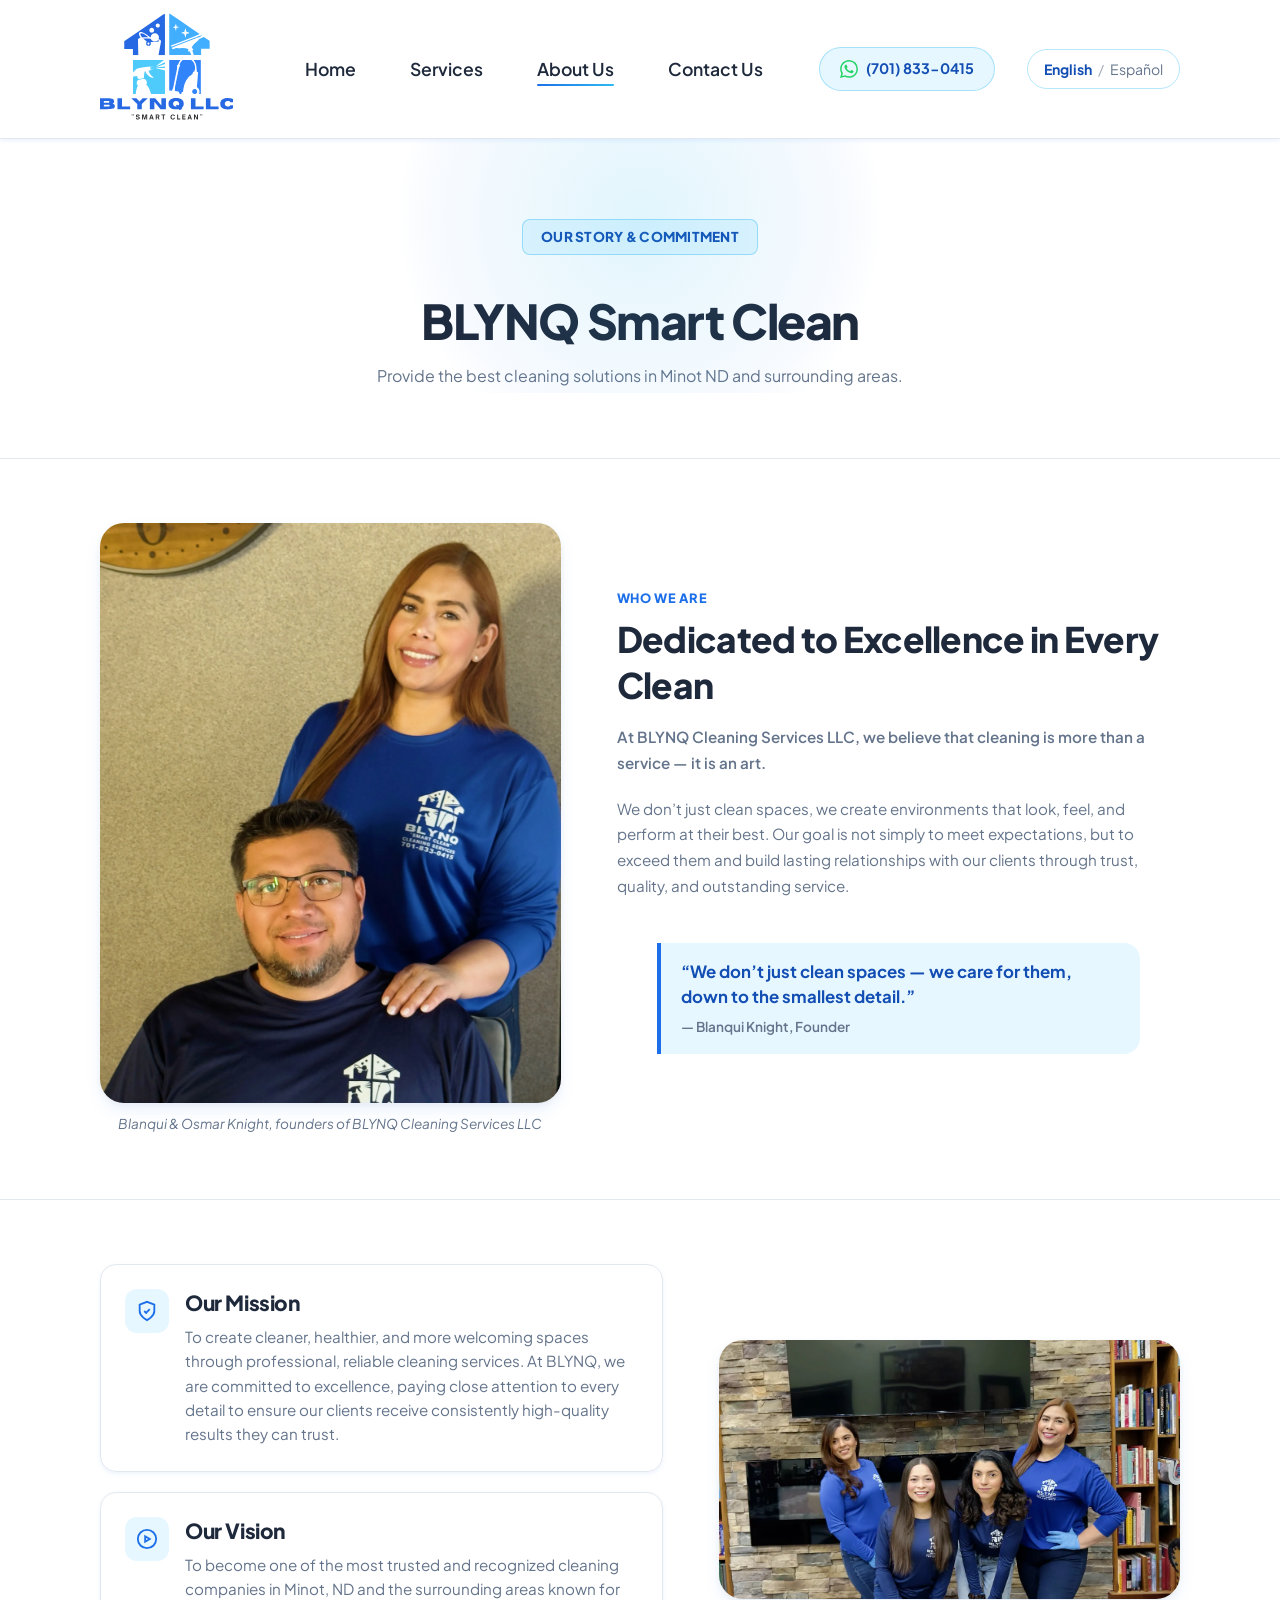
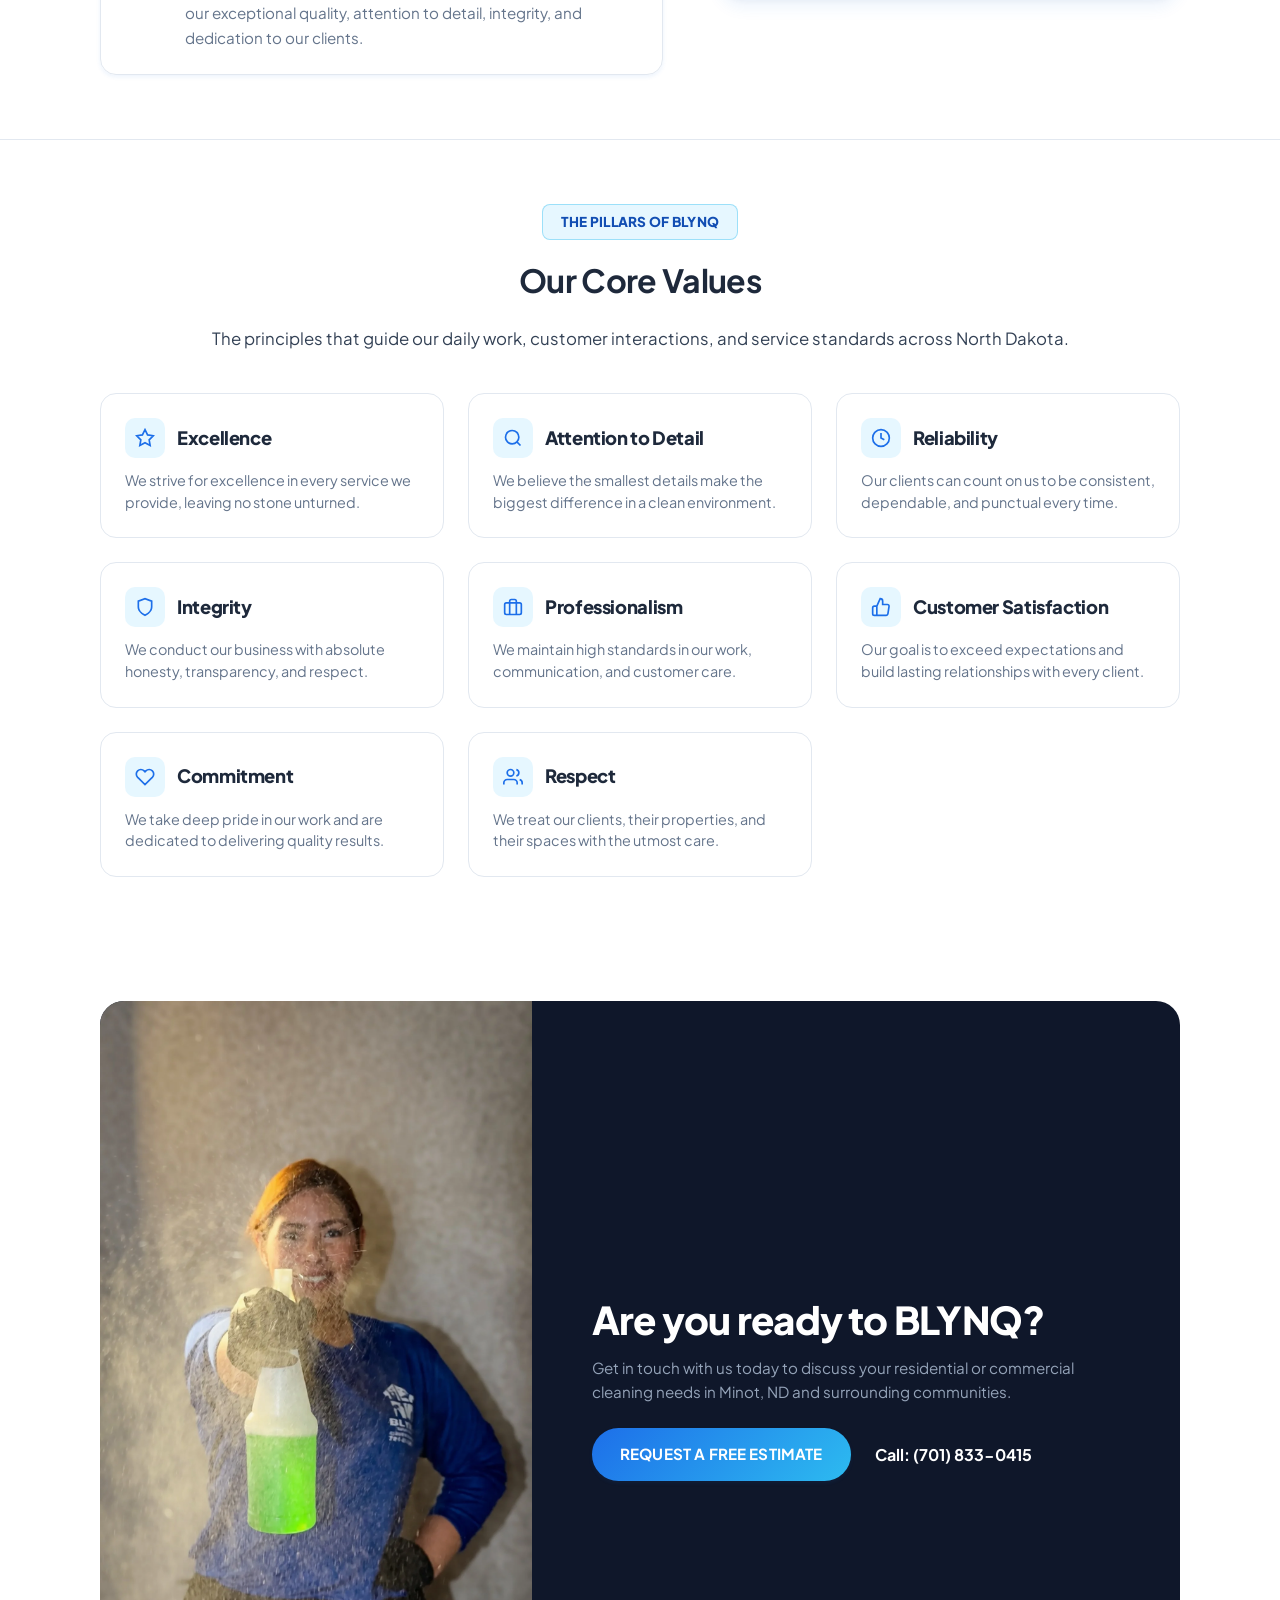
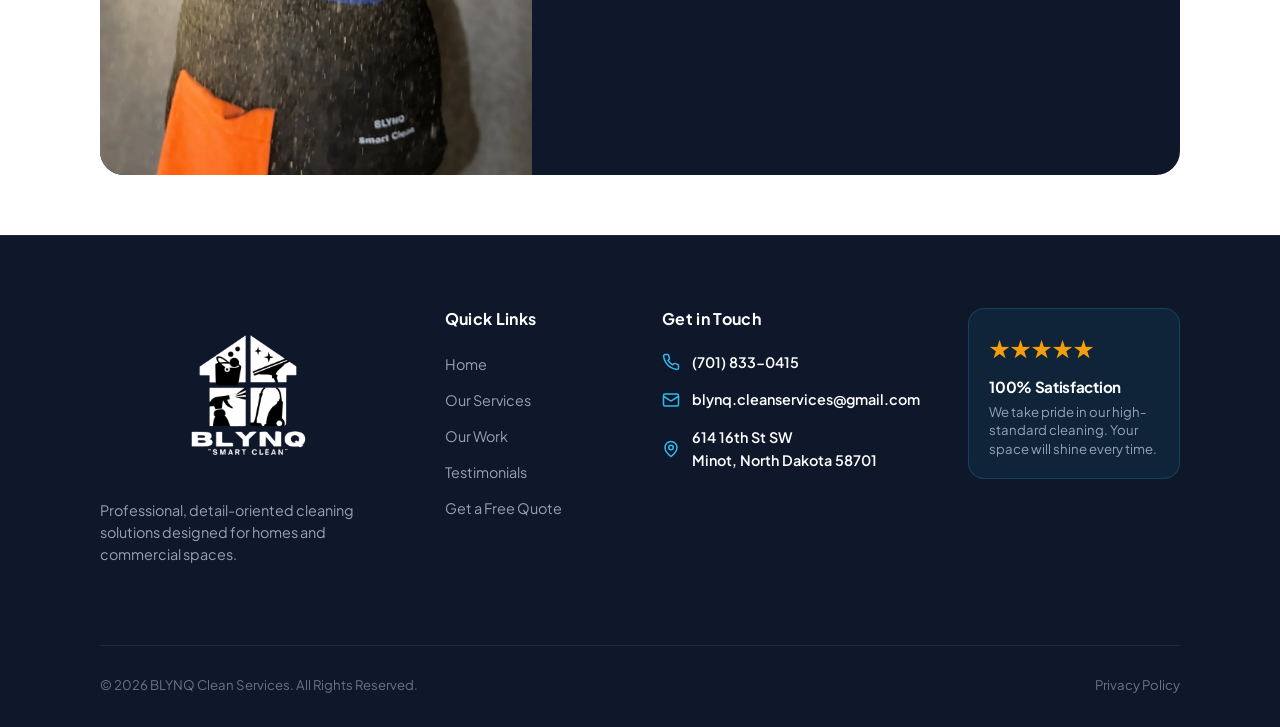
==== commit 5f19c48c: "Actualización 16Nov 10pm" ====
--- a/about-us.html
+++ b/about-us.html
@@ -23,6 +23,7 @@
     
     <link rel="stylesheet" href="about Us/style-about-us.css">
     <link rel="stylesheet" href="Home/style-header.css">
+    <link rel="stylesheet" href="Home/style-footer.css">
     
     <style>
         /* Estilo para el botón del selector de idioma */
--- a/about Us/style-about-us.css
+++ b/about Us/style-about-us.css
@@ -925,140 +925,6 @@
   text-align: center;
 }
 
-/* ==========================================================================
-   FOOTER
-   ========================================================================== */
-#main-footer {
-  background-color: #0f172a;
-  color: #ffffff;
-  padding: 60px 0 30px 0;
-}
-
-.footer-grid {
-  display: grid;
-  grid-template-columns: 1fr;
-  gap: 40px;
-}
-
-.footer-logo {
-  font-family: var(--font-heading);
-  font-size: 1.4rem;
-  font-weight: 900;
-  margin: 0 0 12px 0;
-}
-
-.footer-logo span {
-  color: var(--color-secondary);
-}
-
-.footer-logo img {
-  display: block;
-  width: 180px;
-  height: 180px;
-  margin: 0 auto;
-}
-
-.footer-tagline {
-  font-size: 0.9rem;
-  color: #94a3b8;
-  line-height: 1.6;
-}
-
-.footer-heading {
-  color: #ffffff;
-  font-family: var(--font-heading);
-  font-size: 1.1rem;
-  font-weight: 700;
-  margin: 0 0 16px 0;
-}
-
-.footer-links, .footer-contact {
-  list-style: none;
-  padding: 0;
-  margin: 0;
-  display: flex;
-  flex-direction: column;
-  gap: 12px;
-}
-
-.footer-links a, .footer-contact a {
-  color: #cbd5e1;
-  text-decoration: none;
-  font-size: 0.9rem;
-}
-
-.footer-contact li {
-  display: flex;
-  align-items: center;
-  gap: 10px;
-  font-size: 0.9rem;
-  color: #cbd5e1;
-}
-
-.footer-contact svg {
-  width: 16px;
-  height: 16px;
-  color: var(--color-secondary);
-}
-
-.footer-trust-box {
-  background: rgba(255, 255, 255, 0.05);
-  border: 1px solid rgba(255, 255, 255, 0.1);
-  border-radius: var(--radius-md);
-  padding: 20px;
-}
-
-.footer-trust-box .rating-stars {
-  color: #f59e0b;
-  margin-bottom: 8px;
-}
-
-.footer-trust-box h2 {
-  font-size: 1.1rem;
-  margin: 0 0 6px 0;
-}
-
-.footer-trust-box p {
-  font-size: 0.85rem;
-  color: #94a3b8;
-  margin: 0;
-}
-
-.footer-bottom {
-  margin-top: 40px;
-  padding-top: 24px;
-  border-top: 1px solid rgba(255, 255, 255, 0.1);
-  display: flex;
-  justify-content: space-between;
-  align-items: center;
-  text-align: center;
-  font-size: 0.85rem;
-  color: #64748b;
-}
-
-.footer-bottom p {
-  margin-bottom: 0;
-  color: #64748b;
-  font-size: 0.85rem;
-}
-
-.footer-privacy-link {
-  color: #94a3b8;
-  text-decoration: none;
-  font-size: 0.85rem;
-  transition: color 150ms ease;
-}
-
-.footer-privacy-link:hover {
-  color: #ffffff;
-}
-
-@media (max-width: 640px) {
-  .footer-bottom {
-    flex-direction: column;
-    gap: 0.5rem;
-  }
-}
 
 /* ==========================================================================
    DESKTOP (Min-width: 992px)
@@ -1125,7 +991,4 @@
     gap: 24px;
   }
 
-  .footer-grid {
-    grid-template-columns: 1.2fr 0.8fr 1fr 1fr;
-  }
 }
--- a/Home/style-header.css
+++ b/Home/style-header.css
@@ -11,12 +11,12 @@
 /* --------------------------------------------------------------------------
    Barra sticky con efecto glass
    -------------------------------------------------------------------------- */
-header {
+#include-header {
   position: sticky;
   top: 0;
   z-index: 1000;
   padding: 12px 0;
-  background-color: rgba(255, 255, 255, 0.92);
+  background-color: rgba(255, 255, 255, 1);
   backdrop-filter: blur(12px);
   -webkit-backdrop-filter: blur(12px);
   border-bottom: 1px solid var(--color-border, #e2e8f0);
@@ -56,7 +56,7 @@
 header nav ul {
   display: flex;
   align-items: center;
-  gap: 68px;
+  gap: 54px;
   list-style: none;
   margin: 0;
   padding: 0;
@@ -145,6 +145,29 @@
   transform: translateY(-1px);
 }
 
+/* Selector de idioma texto dual: la palabra activa va en bold y azul,
+   la inactiva en gris. Ambas son clicables individualmente. */
+.lang-switcher .lang-opt {
+  color: var(--color-text-muted, #64748b);
+  font-weight: 400;
+  transition: color var(--transition-fast, 150ms ease);
+}
+
+.lang-switcher .lang-opt:hover {
+  color: var(--color-primary, #1d6fe9);
+}
+
+.lang-switcher .lang-opt.lang-active {
+  color: #124eb3;
+  font-weight: 700;
+}
+
+.lang-switcher .lang-sep {
+  color: var(--color-text-muted, #64748b);
+  font-weight: 400;
+  opacity: 0.6;
+}
+
 /* Botón Hamburguesa */
 .menu-toggle {
   display: none;
@@ -191,6 +214,18 @@
 /* --------------------------------------------------------------------------
    RESPONSIVE MOBILE (< 992px): Drawer lateral
    -------------------------------------------------------------------------- */
+@media (min-width: 991px) and (max-width: 1279px) {
+header nav ul {
+    gap: 38px;
+}
+header nav ul li a {
+  font-size: 1rem;
+}
+ header nav.nav-menu {
+  gap: 1rem; 
+ }
+}
+
 @media (max-width: 991px) {
 
   header .boxer {
@@ -263,4 +298,9 @@
     justify-content: center;
     padding: 12px 20px;
   }
+
+  .lang-switcher button {
+    margin-top: 1.5rem;
+    width: 100%;
+  }  
 }
--- a/Home/style-footer.css
+++ b/Home/style-footer.css
@@ -0,0 +1,225 @@
+
+/* ==========================================================================
+   FOOTER CORPORATIVO (ESTILO PREMIUM DARK)
+   ========================================================================== */
+
+#main-footer {
+  background-color: var(--color-surface-dark); /* #0f172a */
+  color: #94a3b8; /* Texto gris suave accesible sobre oscuro */
+  padding-top: 4.5rem;
+  padding-bottom: 2rem;
+  border-top: 1px solid rgba(255, 255, 255, 0.08);
+}
+
+/* Grilla del Footer */
+.footer-grid {
+  display: grid;
+  grid-template-columns: 1.4fr 0.8fr 1.2fr 1fr;
+  gap: 3rem;
+  margin-bottom: 3.5rem;
+}
+
+/* Columna 1: Branding y Propietaria */
+.footer-logo {
+  color: #ffffff;
+  font-family: var(--font-display);
+  font-size: 1.4rem;
+  font-weight: 800;
+  line-height: 1.35;
+  margin-bottom: 0.75rem;
+  letter-spacing: -0.02em;
+}
+
+.footer-logo span {
+  color: var(--color-secondary);
+  font-weight: 600;
+  font-size: 1.1rem;
+}
+
+.footer-logo img {
+  display: block;
+  width: 180px;
+  height: 180px;
+  margin: 0 auto;
+}
+
+.footer-tagline {
+  font-size: 0.9rem;
+  line-height: 1.5;
+  color: #94a3b8;
+  margin-bottom: 1.5rem;
+
+}
+
+/* Headings del Footer */
+.footer-heading {
+  color: #ffffff;
+  font-size: 1rem;
+  line-height: 1.4;
+  font-weight: 700;
+  margin-bottom: 1.25rem;
+  letter-spacing: 0.02em;
+}
+
+/* Listas de Enlaces */
+.footer-links,
+.footer-contact {
+  list-style: none;
+  padding: 0;
+  margin: 0;
+}
+
+.footer-links li {
+  margin-bottom: 0.65rem;
+}
+
+.footer-links a {
+  color: #94a3b8;
+  text-decoration: none;
+  font-size: 0.9rem;
+  transition: color var(--transition-fast), padding-left var(--transition-fast);
+}
+
+.footer-links a:hover {
+  color: var(--color-secondary);
+  padding-left: 4px;
+}
+
+/* Información de Contacto con Íconos */
+.footer-contact li {
+  display: flex;
+  align-items: center;
+  gap: 0.75rem;
+  margin-bottom: 0.9rem;
+  font-size: 0.9rem;
+}
+
+.footer-contact svg {
+  width: 18px;
+  height: 18px;
+  stroke: var(--color-secondary);
+  flex-shrink: 0;
+}
+
+.footer-contact a {
+  color: #ffffff;
+  text-decoration: none;
+  font-weight: 600;
+  transition: color var(--transition-fast);
+}
+
+.footer-contact a:hover {
+  color: var(--color-secondary);
+}
+
+.contact-location span {
+  color: #94a3b8;
+}
+
+/* Tarjeta / Badge de Confianza */
+.footer-trust-box {
+  background: rgba(45, 187, 240, 0.08);
+  border: 1px solid rgba(45, 187, 240, 0.2);
+  border-radius: var(--radius-md);
+  padding: 1.25rem;
+}
+
+.trust-icon {
+  font-size: 1.5rem;
+  margin-bottom: 0.5rem;
+}
+
+.footer-trust-box h2 {
+  color: #ffffff;
+  font-size: 0.95rem;
+  line-height: 1.4;
+  margin-bottom: 0.35rem;
+}
+
+.footer-trust-box p {
+  color: #94a3b8;
+  font-size: 0.825rem;
+  line-height: 1.4;
+  margin-bottom: 0;
+}
+
+/* --------------------------------------------------------------------------
+   BARRA INFERIOR (SUB-FOOTER)
+   -------------------------------------------------------------------------- */
+.footer-bottom {
+  padding-top: 1.75rem;
+  border-top: 1px solid rgba(255, 255, 255, 0.08);
+  display: flex;
+  justify-content: space-between;
+  align-items: center;
+  font-size: 0.825rem;
+  color: #64748b;
+}
+
+.footer-bottom p {
+  margin-bottom: 0;
+  color: #64748b;
+  font-size: 0.825rem;
+}
+
+.footer-legal {
+  display: flex;
+  align-items: center;
+  gap: 0.75rem;
+}
+
+.footer-legal a {
+  color: #64748b;
+  text-decoration: none;
+  transition: color var(--transition-fast);
+}
+
+.footer-legal a:hover {
+  color: #ffffff;
+}
+
+.footer-privacy-link {
+  color: #64748b;
+  text-decoration: none;
+  font-size: 0.825rem;
+  transition: color var(--transition-fast);
+}
+
+.footer-privacy-link:hover {
+  color: #ffffff;
+}
+
+.footer-trust-box .rating-stars {
+  color: #f59e0b;
+  margin-bottom: 8px;
+}
+
+/* --------------------------------------------------------------------------
+   RESPONSIVE DESIGN (Móviles y Tablets)
+   -------------------------------------------------------------------------- */
+@media (max-width: 1019px) {
+  .footer-grid {
+    grid-template-columns: repeat(2, 1fr);
+    gap: 2.5rem;
+  }
+}
+
+@media (max-width: 640px) {
+  .footer-grid {
+    grid-template-columns: 1fr;
+    gap: 2rem;
+  }
+
+  .footer-bottom {
+    flex-direction: column;
+    align-items: center;
+    gap: 0.75rem;
+    text-align: center;
+  }
+}
+
+/*
+  .footer-grid {
+    grid-template-columns: 1.2fr 0.8fr 1fr 1fr;
+  }
+*/
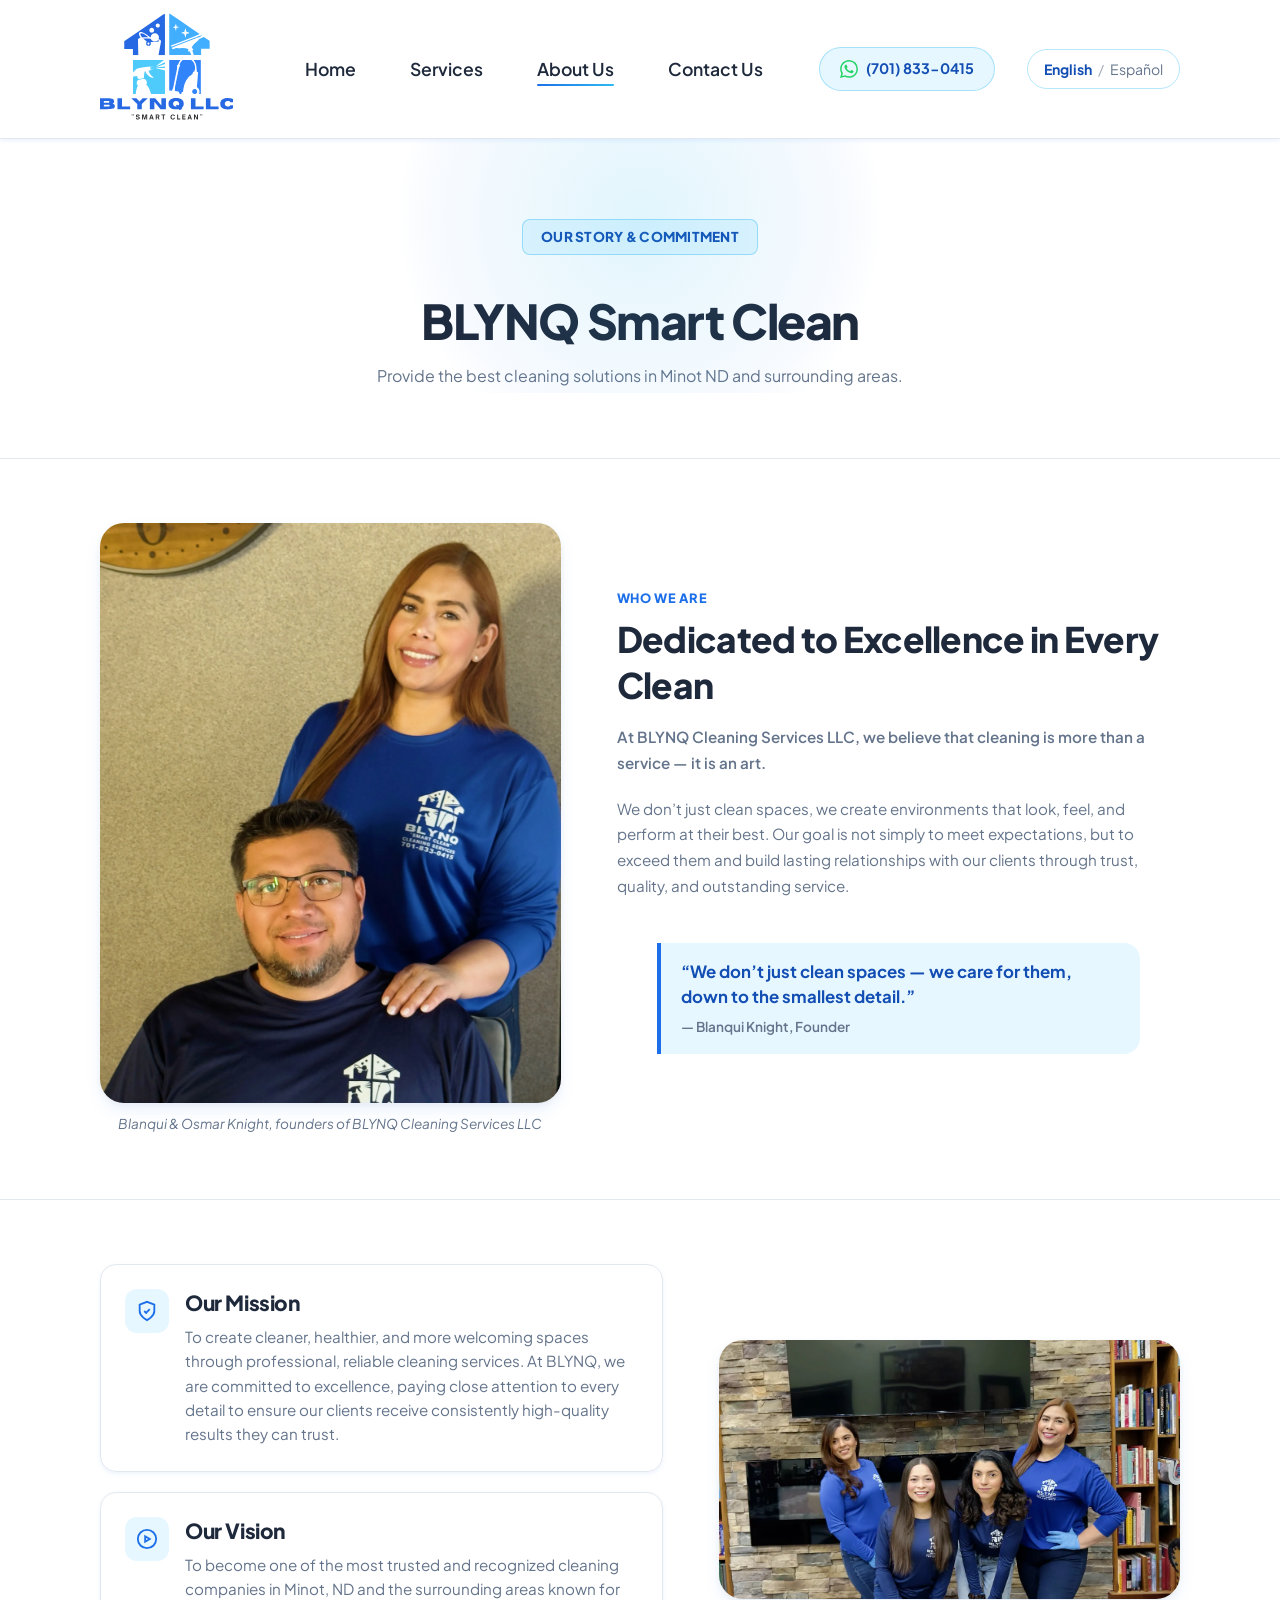
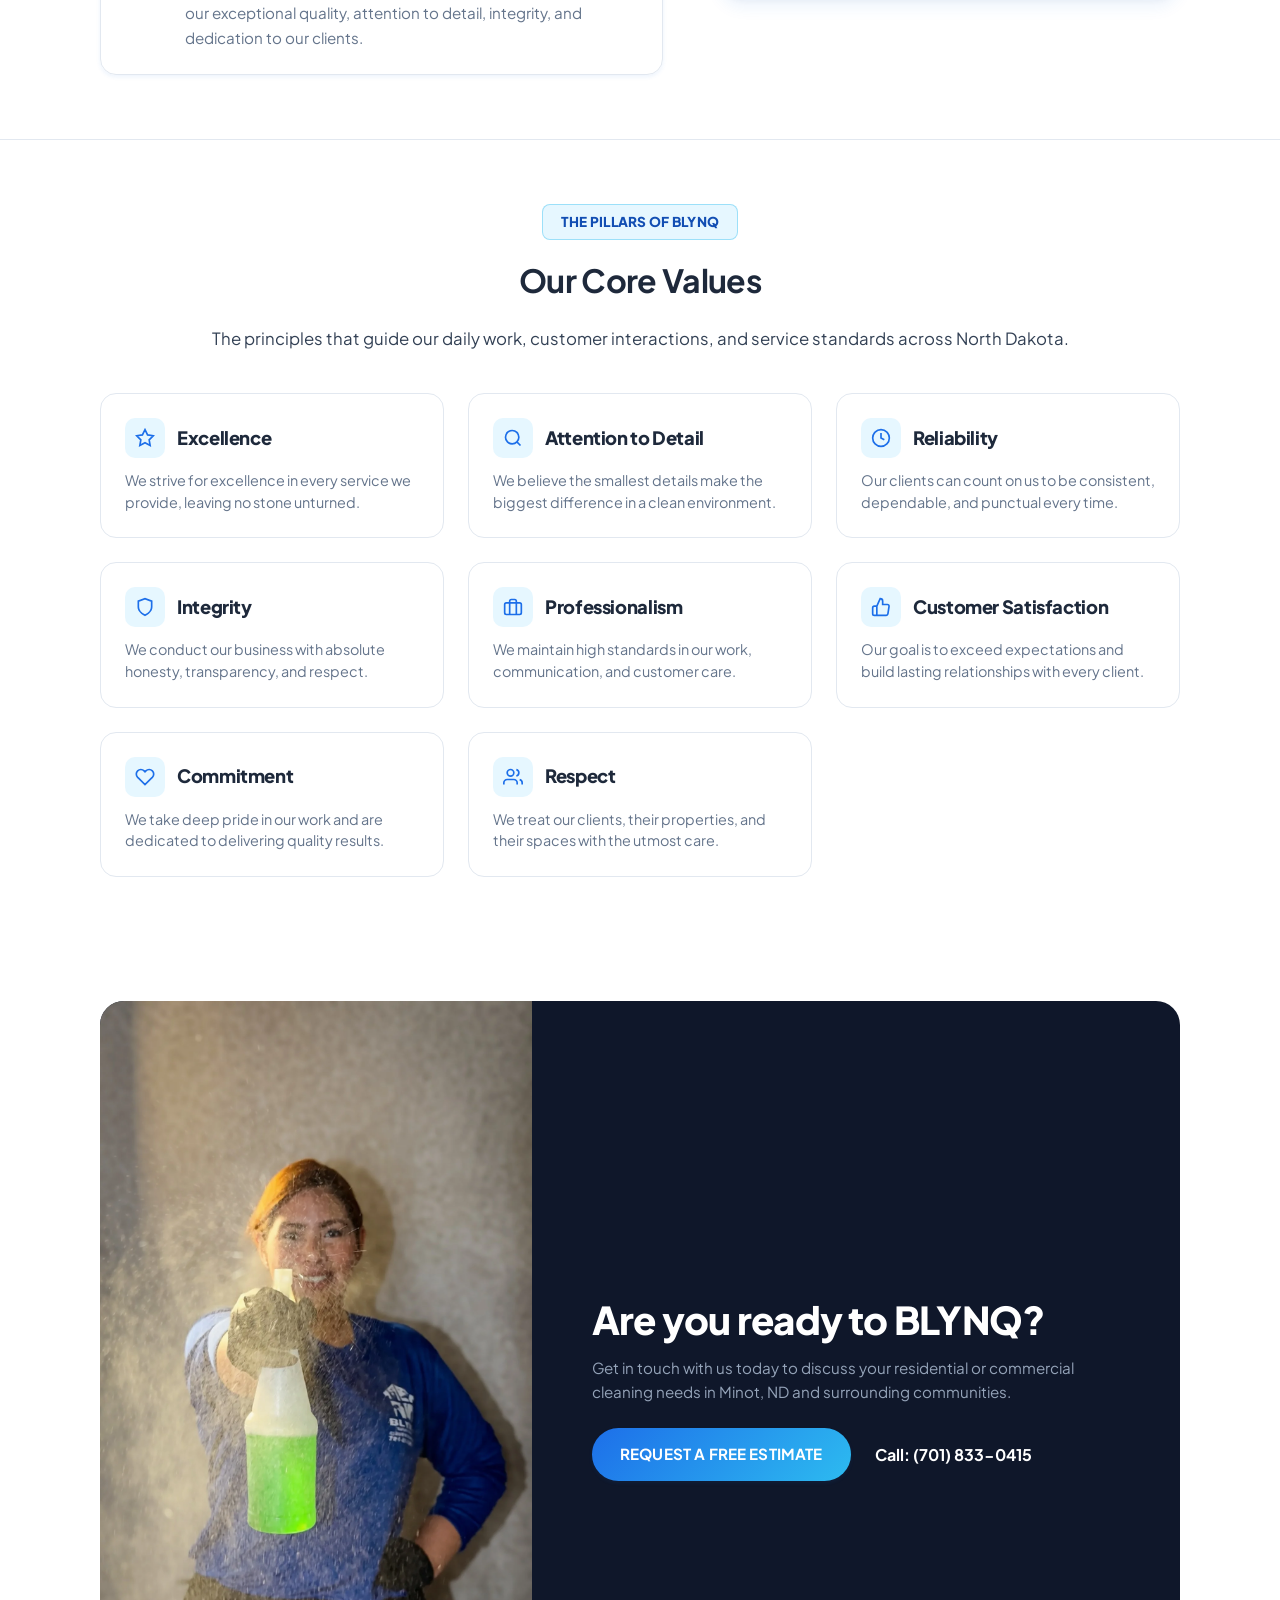
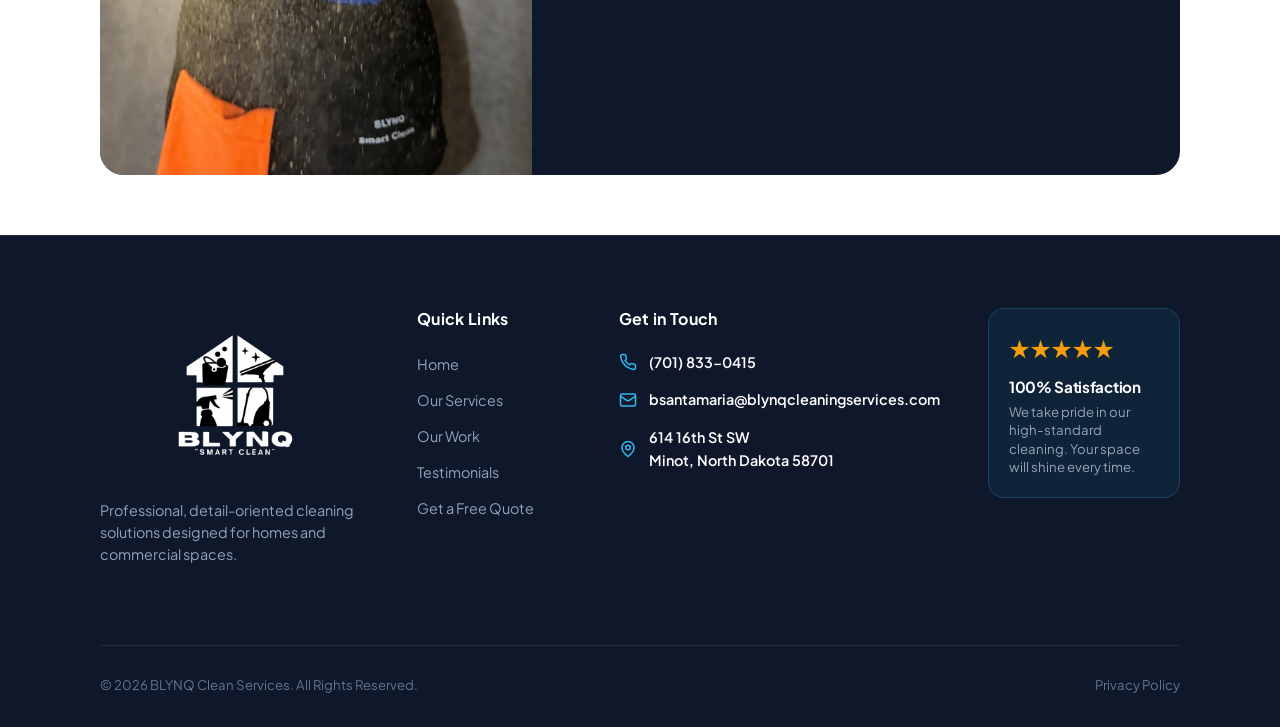
==== commit c03deeae: "Actualización 17Nov 8am" ====
--- a/about-us.html
+++ b/about-us.html
@@ -21,9 +21,9 @@
     <link rel="preconnect" href="https://fonts.gstatic.com" crossorigin>
     <link href="https://fonts.googleapis.com/css2?family=Outfit:wght@600;700;800;900&family=Plus+Jakarta+Sans:wght@400;500;600;700&display=swap" rel="stylesheet">
     
-    <link rel="stylesheet" href="about Us/style-about-us.css">
-    <link rel="stylesheet" href="Home/style-header.css">
-    <link rel="stylesheet" href="Home/style-footer.css">
+    <link rel="stylesheet" href="about Us/style-about-us.css?v=2">
+    <link rel="stylesheet" href="Home/style-header.css?v=2">
+    <link rel="stylesheet" href="Home/style-footer.css?v=2">
     
     <style>
         /* Estilo para el botón del selector de idioma */
@@ -264,8 +264,8 @@
   <!-- FOOTER (módulo reutilizable) -->
   <div id="include-footer" data-root=""></div>
 
-  <script src="Home/funciones-home.js"></script>
-  <script src="Home/include-header.js"></script>
-  <script src="Home/include-footer.js"></script>
+  <script src="Home/funciones-home.js?v=2"></script>
+  <script src="Home/include-header.js?v=2"></script>
+  <script src="Home/include-footer.js?v=2"></script>
 </body>
 </html>
